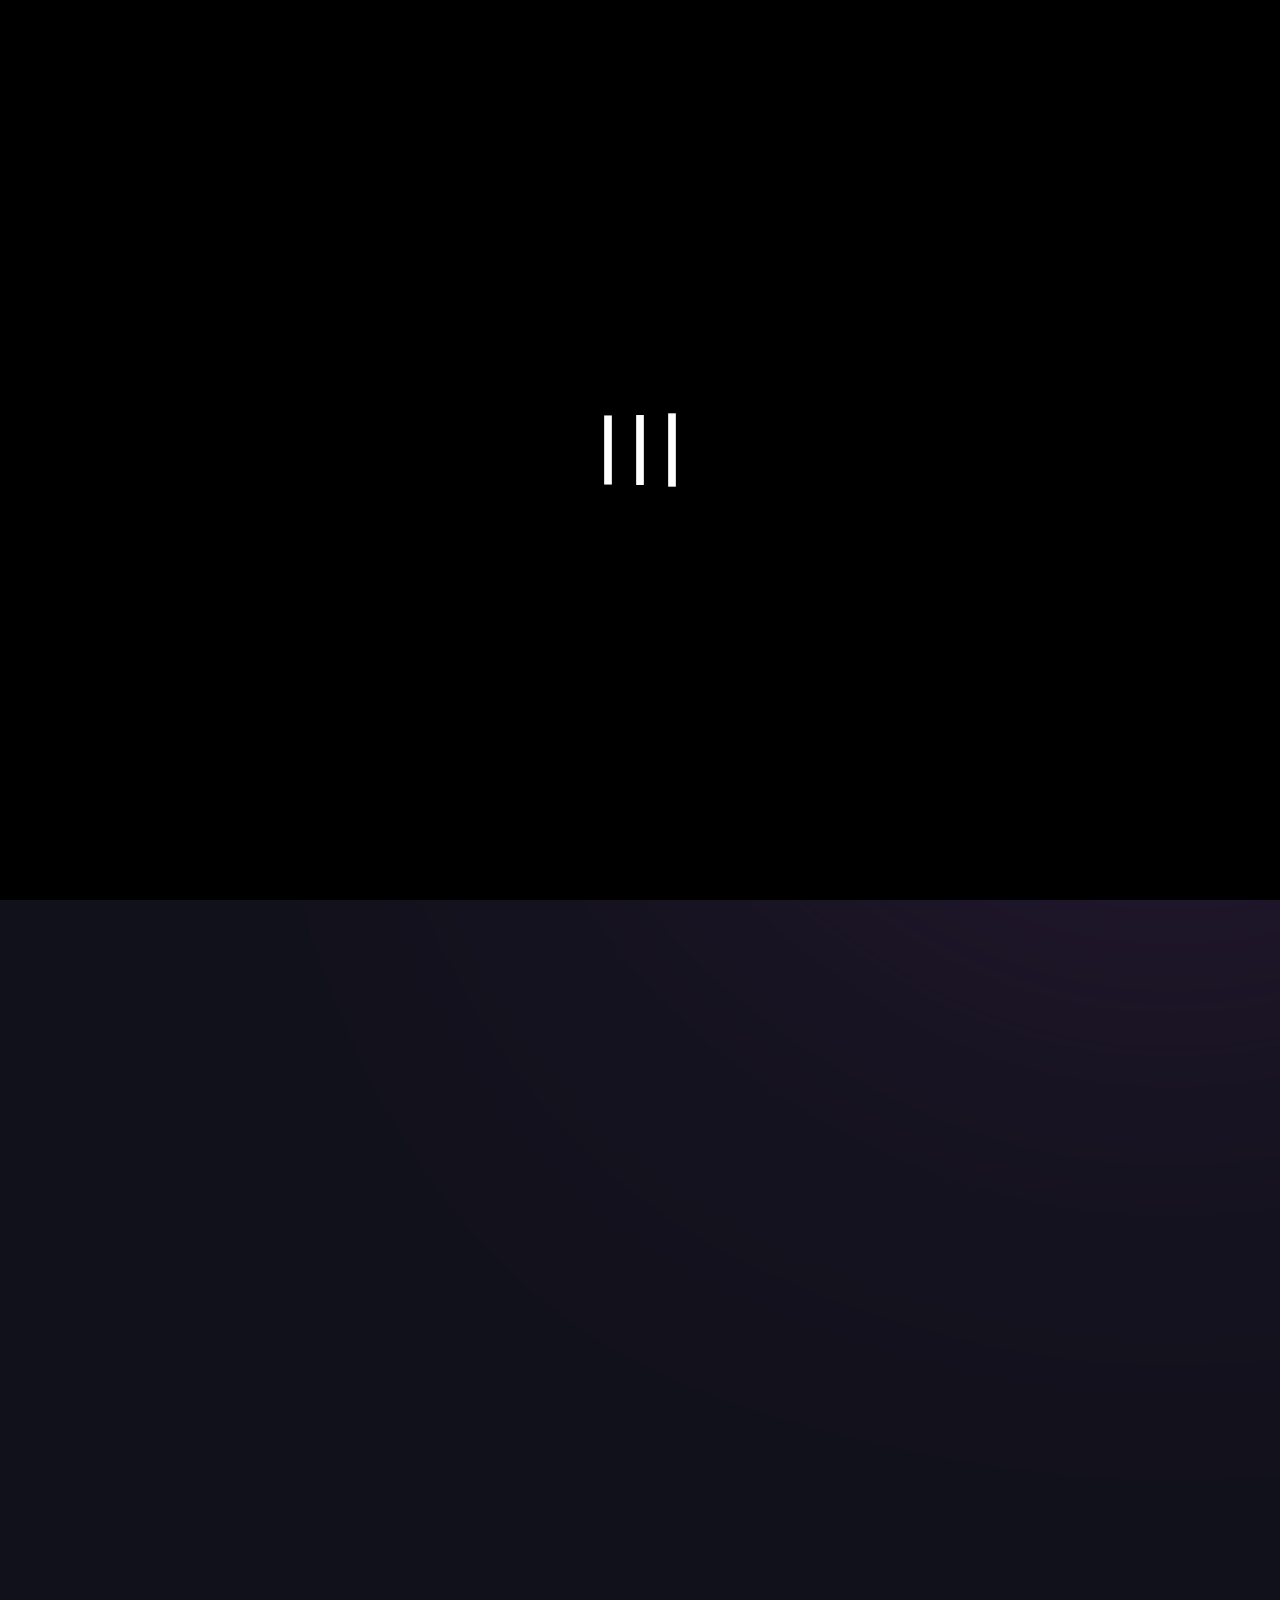
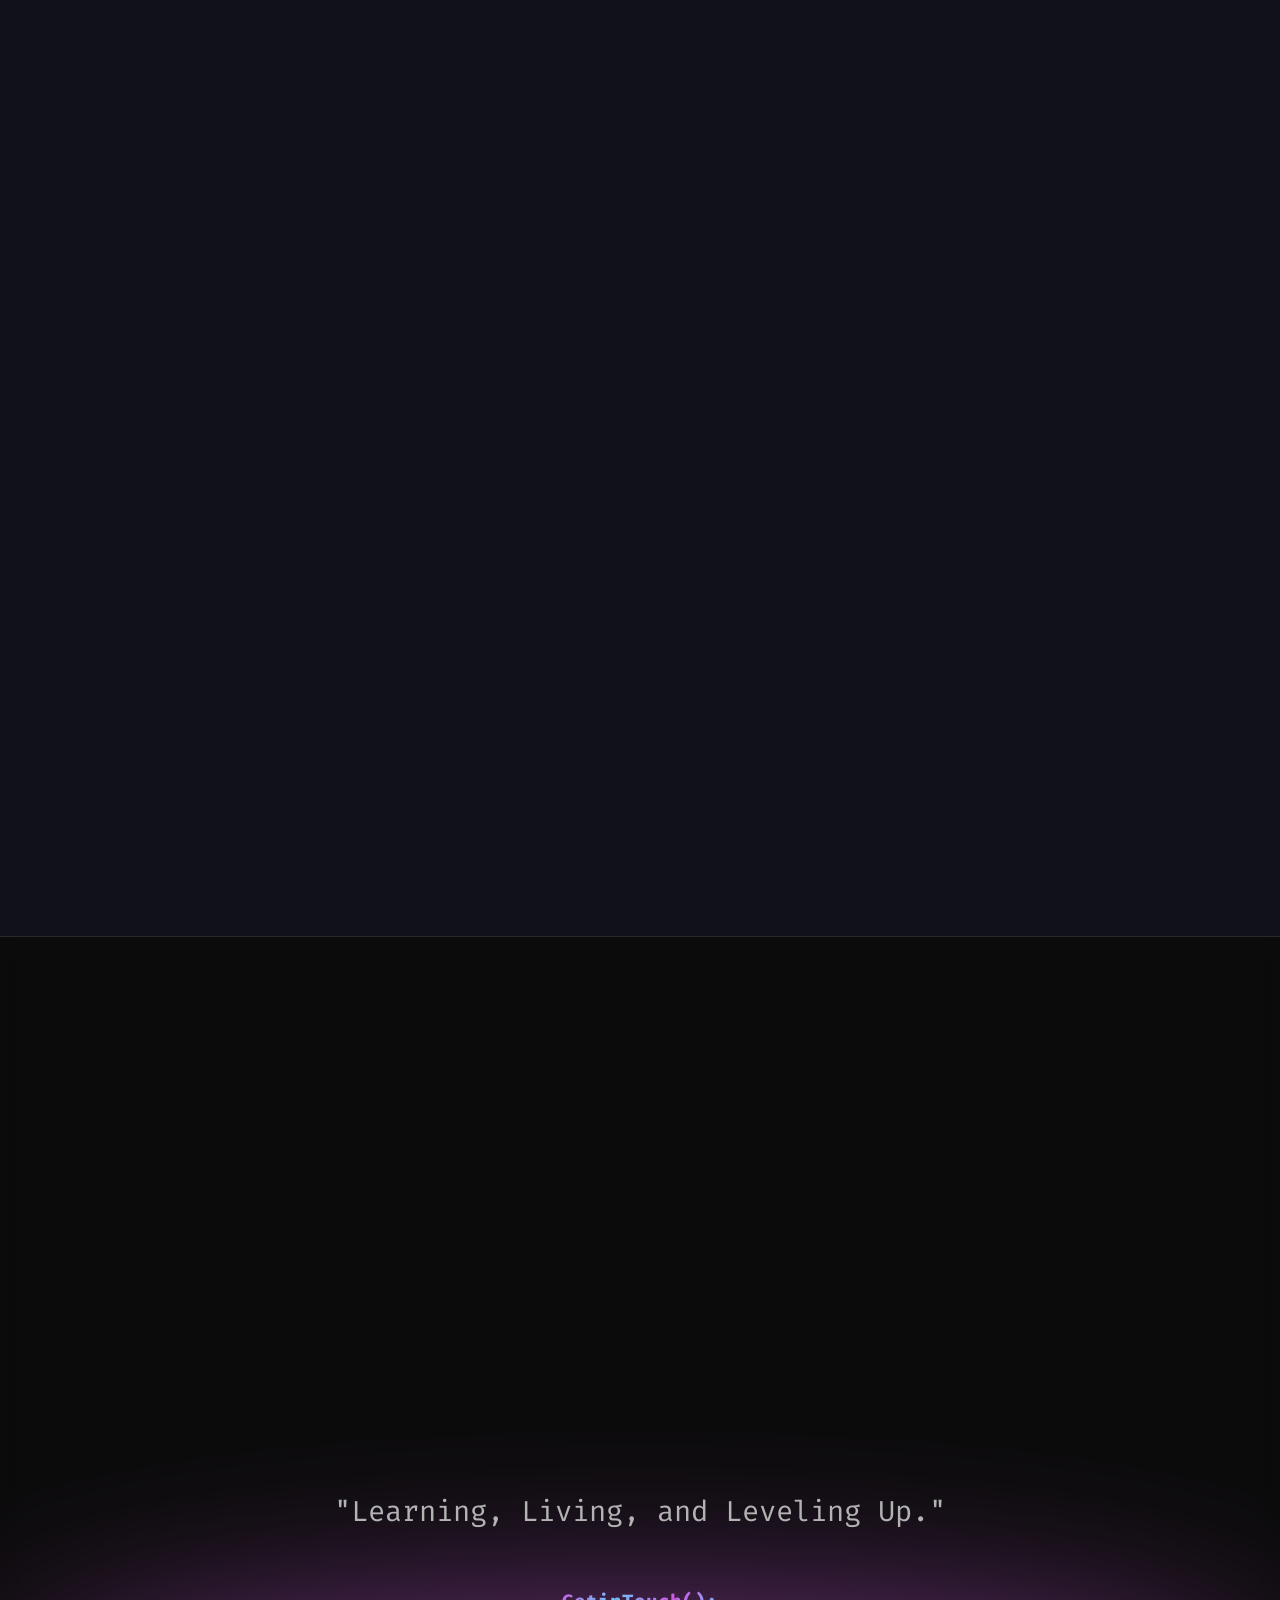
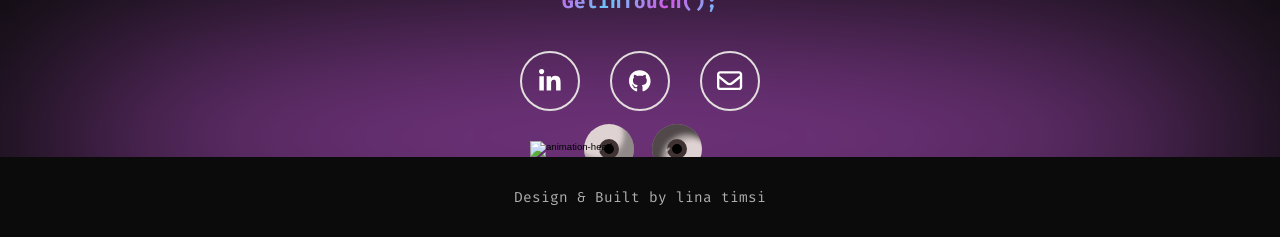
==== index.html @ e1d7595d "my first portfolio version" ====
<!DOCTYPE html>
<html lang="en">


<head>
  
  <meta charset="UTF-8" />
  <meta http-equiv="X-UA-Compatible" content="IE=edge" />
  <meta name="viewport" content="width=device-width, initial-scale=1.0" />
  <meta name="robots" content="index, follow" />
  <meta name="theme-color" content="#000" />
  <meta name="description"
    content="lina timsi | Portfolio, Visit and know about me & my projects/designs. I value simple content structure, clean design patterns, and thoughtful interactions." />
  <meta name="keywords"
    content="lina timsi,lina timsi portfolio,lina timsi Portfolio,vinodjangid,lina timsi site,lina timsi Site,lina timsi me,lina timsi web,lina timsi github,vinodjangid site,vinodjangid uiverse,uiverse,lina timsi uiverse,lina timsi frontend developer,frontend developer,lina timsi jaipur,vinod jaipur" />
  <meta name="author" content="lina timsi" />
  <meta property="og:image" content="https://www.vinodjangid.site/src/png/Preview-card-min.png" />
  <meta property="og:title" content="lina timsi | Portfolio" />
  <meta property="og:description"
    content="Hi! My name is Vinod. I'm a web developer and digital visual artist. Visit and know about me & my projects/designs. I value simple content structure, clean design patterns, and thoughtful interactions." />

  <meta property="og:url" content="https://vinodjangid.site" />
  <meta property="og:site_name" content="lina timsi Portfolio" />

  <meta name="twitter:image:src" content="https://www.vinodjangid.site/src/png/Preview-card-min.png" />
  <meta name="twitter:site" content="@Portfolio" />
  <meta name="twitter:card" content="summary" />
  <meta name="twitter:title" content="lina timsi | Portfolio" />
  <meta name="twitter:description"
  content="Hi! My name is Vinod. I'm a web developer and digital visual artist. Visit and know about me & my projects/designs. I value simple content structure, clean design patterns, and thoughtful interactions." />
  <title>lina timsi | Portfolio</title>
  <link rel="icon" type="image/x-icon" href="src/png/main-favicon.png" />
  <!-- aos cdn -->
  <link rel="stylesheet" href="https://unpkg.com/aos@next/dist/aos.css" />
  <!-- stylesheet -->
  <link rel="stylesheet" href="style.css" />
  <!-- google fonts-->
  <link rel="stylesheet"
    href="https://fonts.googleapis.com/css2?family=Passions+Conflict&family=Orbitron&family=Fira+Code&family=Six+Caps" />

<body class="body">
  <audio loop="" id="audioPlayer" style="display: none">
    <source src="src/mp3/preloader.mp3" type="audio/mp3" />
  </audio>
  <div id="preloader"></div>
  <noscript>Allow Javascript</noscript>

  <header>
    <div class="cursor-inner" id="cursor-inner"></div>
    <div class="cursor-outer" id="cursor-outer"></div>

    <div class="navbar" id="navbar">
      <div class="hey">Hey!</div>
      <div class="logo" tabindex="0" aria-label="lina timsi logo">
        <div class="logo-top">
          <img src="src/png/nav-avatar.png" alt="animation-head" id="nav-avatar"/>
        </div>
      </div>
      <div class="navbar-tabs" id="navbar-tabs">
        <ul class="navbar-tabs-ul">
          <li class="home activeThistab" class="navbar-tabs-li" data-aos="fade-down" data-aos-delay="100">
            <a href="#home" tabindex="0" aria-label="Home menu button">
              &#60;/Home&#62;
            </a>
          </li>

          <li class="about" class="navbar-tabs-li" data-aos="fade-down" data-aos-delay="300">
            <a href="#about" aria-label="about menu button">
              &#60;/AboutMe&#62;
            </a>
          </li>

          <li class="skills" class="navbar-tabs-li" data-aos="fade-down" data-aos-delay="500">
            <a href="#skills" aria-label="skills menu button">
              &#60;/Skills&#62;
            </a>
          </li>

          
        </ul>
      </div>
      <!-- navbar tabs ends -->
    </div>
  </header>
  <!-- header ends here -->

  <main>
    <!-- hamburger -->
    <div class="hamburger" id="hamburger" data-aos="fade">
      <div class="hamburgerbase">
        <button id="hamburger-button" onclick="hamburgerMenu()" tabindex="0" aria-label="Menu Button">
          <span class="burger-bar" id="burger-bar1"></span>
          <span class="burger-bar" id="burger-bar2"></span>
          <span class="burger-bar" id="burger-bar3"></span>
        </button>
      </div>
    </div>
    <!-- hamburger -->
    <div class="mobiletogglemenu" id="mobiletogglemenu">
      <ul class="mobile-navbar-tabs-ul" id="mobile-ul">
        <li id="home-mobile-tab" class="mobile-navbar-tabs-li home activeThismobiletab" onclick="hidemenubyli()">
          <a href="#home" tabindex="0" aria-label="Home menu button">
            &#60;/Home&#62;
          </a>
        </li>

        <li id="aboutme-mobile-tab" class="mobile-navbar-tabs-li about" onclick="hidemenubyli()">
          <a href="#about" tabindex="0" aria-label="about menu button">
            &#60;/AboutMe&#62;
          </a>
        </li>
        <li id="skills-mobile-tab" class="mobile-navbar-tabs-li skills" onclick="hidemenubyli()">
          <a href="#skills" tabindex="0" aria-label="skills menu button">
            &#60;/Skills&#62;
          </a>
        </li>
        
      </ul>
    </div>
    <!-- mobile toggle menu ends -->

    <section class="landing-page-container" id="home">
      <div class="blob"></div>

      <div class="text-content">
        <article id="hello-friend" data-aos="fade-up" data-aos-delay="0">
          <p class="jello">I</p>
          <p class="jello">'</p>
          <p class="jello">m</p>
        </article>
        <article id="name" data-aos="fade-up" data-aos-delay="200">
          <p class="jello">L</p>
          <p class="jello">i</p>
          <p class="jello">n</p>
          <p class="jello">a</p>
          &nbsp;
          <p class="jello">T</p>
          <p class="jello">i</p>
          <p class="jello">m</p>
          <p class="jello">s</p>
          <p class="jello">i</p>
        </article>

        
        <p id="info-para" data-aos="fade-up" data-aos-delay="600">
          Web Developer with experience of Digital Concept Arts, Frontend Web
          Designs. I Love fun Web UI, collaboration and making products.<br />
          <br />
          I value simple content structure, clean design patterns, and
          thoughtful interactions.
        </p>
        <div class="contact-btn-div" data-aos="fade-up" data-aos-delay="800">
          <div class="setting-container" id="setting-container">
            <input type="checkbox" id="switchforsetting" onclick="settingtoggle()" />

            <label for="switchforsetting" class="needtobeinvert" id="labelforsetting" tabindex="0"
              aria-label="settings for sound and appearance"></label>

            <div class="visualmodetogglebuttoncontainer" id="visualmodetogglebuttoncontainer">
              <input type="checkbox" id="switchforvisualmode" onclick="visualmode()" />
              <label for="switchforvisualmode" id="labelforvisualmode" tabindex="0"
                aria-label="switch appearance"></label>
            </div>

            <div class="soundtogglebuttoncontainer" id="soundtogglebuttoncontainer">
              <input type="checkbox" id="switchforsound" onclick="playpause()" />
              <label for="switchforsound" id="labelforsound" tabindex="0" aria-label="switch sound"
                class="needtobeinvert"></label>
            </div>
          </div>
          <!-- setting div ends -->
        </div>
        <!-- contact-btn-div -->
      </div>
     
    </section>
    <!-- landing page ends here -->
    <section class="about-section-container" id="about" data-aos="fade-up">
      <div class="about-section">
        <div class="section-heading">
          <h2 class="section-heading-article" tabindex="0" aria-label="About me heading">
            &#60;/AboutMe&#62;
          </h2>
          <p class="sectionHeadingP"></p>
        </div>

        <div class="info-dp-section">
          <div class="about-info">
            <p tabindex="0">
              Hi! Je m'appelle Lina. Je suis développeur web et artiste visuel numérique. J'aime créer des choses qui existent sur Internet.
            </p>
            <br />
            <p tabindex="0">
              Passionnée par le Développement Web, en recherche active d’une
              opportunities pour mettre en pratique mes compétences tout en explorant de
              nouveaux outils innovants. Créative et adaptable , j’aime atteindre des
              objectifs communs. Mon objectif: contribuer de manière concrète et
              authentique à vos projets.
            </p>
            <br />
            
             <!-- Resume button -->
      <button class="resume-btn" id="resume-btn" onclick="openURL()">
        <div class="sign">
          <svg viewBox="0 0 640 512">
            <path
              d="M144 480C64.5 480 0 415.5 0 336c0-62.8 40.2-116.2 96.2-135.9c-.1-2.7-.2-5.4-.2-8.1c0-88.4 71.6-160 160-160c59.3 0 111 32.2 138.7 80.2C409.9 102 428.3 96 448 96c53 0 96 43 96 96c0 12.2-2.3 23.8-6.4 34.6C596 238.4 640 290.1 640 352c0 70.7-57.3 128-128 128H144zm79-167l80 80c9.4 9.4 24.6 9.4 33.9 0l80-80c9.4-9.4 9.4-24.6 0-33.9s-24.6-9.4-33.9 0l-39 39V184c0-13.3-10.7-24-24-24s-24 10.7-24 24V318.1l-39-39c-9.4-9.4-24.6-9.4-33.9 0s-9.4 24.6 0 33.9z" />
          </svg>
        </div>

        <div class="text">Resume</div>
      </button>
          </div>

          <div class="dp" data-aos="fade-up">
            <img src="src/webp/ph cv.jpg" alt="lina timsi" tabindex="0" aria-label="image of Lina" />
          </div>
        </div>
      </div>
    </section>
    <!-- about section ends  -->

    <section class="skills-section-container" id="skills">
      <div class="skills-section">
        <div class="section-heading" data-aos="fade-up">
          <h2 class="section-heading-article" tabindex="0" aria-label="skills heading">
            &#60;/Skills&#62;
          </h2>
          <p class="sectionHeadingP"></p>
        </div>

        <div class="frontend-dev-section">
          <h3 class="frontend-dev-heading" data-aos="fade-up" tabindex="0"
            aria-label="As a developer web these are the skills i have">
            Tech Stack
          </h3>
          <ul class="tech-stack-wrapper">
            <li class="tech-stack-box" data-aos="fade-up">
              <img src="./src/png/htmllogo.png" alt="Html skill" class="tech-stack-logo" />
              <span class="tooltip">HTML</span>
            </li>

            <li class="tech-stack-box" data-aos="fade-up">
              <img src="./src/png/csslogo.png" alt="css skill" class="tech-stack-logo" />
              <span class="tooltip">CSS</span>
            </li>

            <li class="tech-stack-box" data-aos="fade-up">
              <img src="./src/png/jslogo.png" alt="js skill" class="tech-stack-logo" />
              <span class="tooltip">JS</span>
            </li>

            <li class="tech-stack-box" data-aos="fade-up">
              <img src="./src/png/python.png" alt="python skill" class="tech-stack-logo" />
              <span class="tooltip">PYTHON</span>
            </li>

            <li class="tech-stack-box" data-aos="fade-up">
              <img src="./src/png/java.png" alt="java skill" class="tech-stack-logo" />
              <span class="tooltip">JAVA</span>
            </li>

            <li class="tech-stack-box" data-aos="fade-up">
              <img src="./src/png/githublogo.png" alt="github skill" class="tech-stack-logo needtobeinvert" />
              <span class="tooltip">GITHUB</span>
            </li>

            <li class="tech-stack-box" data-aos="fade-up">
              <img src="./src/png/gitlogo.png" alt="git skill" class="tech-stack-logo" />
              <span class="tooltip">GIT</span>
            </li>

            <li class="tech-stack-box" data-aos="fade-up">
              <img src="./src/png/clogo.png" alt="c language skill" class="tech-stack-logo" />
              <span class="tooltip">C</span>
            </li>

            <li class="tech-stack-box" data-aos="fade-up">
              <img src="./src/png/canvalogo.png" alt="canva skill" class="tech-stack-logo" />
              <span class="tooltip">CANVA</span>
            </li>
          </ul>
        </div>
      </div>
    </section>
    <!-- skills section ends -->
    
  </main>
  <!-- main ends here -->

  <footer id="footer">
    <button class="fas" id="backtotopbutton" onclick="scrolltoTopfunction()">
      <article aria-label="Back to top">&#8592;BACK TO TOP</article>
    </button>
    <div class="footer-background">
      <div class="footer-blob"></div>
    </div>
    <div class="footer-foreground">
      <div class="footercontainer">
        <div class="two-words">
          <article tabindex="0" aria-label="Learning, Living, and Leveling Up, my quote">
            "Learning, Living, and Leveling Up."
          </article>
        </div>
        <div class="social-media-container">
          <div class="getintouch-heading">
            <article>GetinTouch();</article>
          </div>
          <div class="logos">
            

            <a href="https://www.linkedin.com/in/timsi-lina-042540222/" target="_blank"
              aria-label="My Linkdin"><svg class="SocialHandle" viewBox="0 0 448 512">
                <path
                  d="M100.28 448H7.4V148.9h92.88zM53.79 108.1C24.09 108.1 0 83.5 0 53.8a53.79 53.79 0 0 1 107.58 0c0 29.7-24.1 54.3-53.79 54.3zM447.9 448h-92.68V302.4c0-34.7-.7-79.2-48.29-79.2-48.29 0-55.69 37.7-55.69 76.7V448h-92.78V148.9h89.08v40.8h1.3c12.4-23.5 42.69-48.3 87.88-48.3 94 0 111.28 61.9 111.28 142.3V448z" />
              </svg></a>

            <a href="https://github.com/Lynatimsi" target="_blank" aria-label="My github"><svg viewBox="0 0 496 512"
                class="SocialHandle">
                <path
                  d="M165.9 397.4c0 2-2.3 3.6-5.2 3.6-3.3.3-5.6-1.3-5.6-3.6 0-2 2.3-3.6 5.2-3.6 3-.3 5.6 1.3 5.6 3.6zm-31.1-4.5c-.7 2 1.3 4.3 4.3 4.9 2.6 1 5.6 0 6.2-2s-1.3-4.3-4.3-5.2c-2.6-.7-5.5.3-6.2 2.3zm44.2-1.7c-2.9.7-4.9 2.6-4.6 4.9.3 2 2.9 3.3 5.9 2.6 2.9-.7 4.9-2.6 4.6-4.6-.3-1.9-3-3.2-5.9-2.9zM244.8 8C106.1 8 0 113.3 0 252c0 110.9 69.8 205.8 169.5 239.2 12.8 2.3 17.3-5.6 17.3-12.1 0-6.2-.3-40.4-.3-61.4 0 0-70 15-84.7-29.8 0 0-11.4-29.1-27.8-36.6 0 0-22.9-15.7 1.6-15.4 0 0 24.9 2 38.6 25.8 21.9 38.6 58.6 27.5 72.9 20.9 2.3-16 8.8-27.1 16-33.7-55.9-6.2-112.3-14.3-112.3-110.5 0-27.5 7.6-41.3 23.6-58.9-2.6-6.5-11.1-33.3 2.6-67.9 20.9-6.5 69 27 69 27 20-5.6 41.5-8.5 62.8-8.5s42.8 2.9 62.8 8.5c0 0 48.1-33.6 69-27 13.7 34.7 5.2 61.4 2.6 67.9 16 17.7 25.8 31.5 25.8 58.9 0 96.5-58.9 104.2-114.8 110.5 9.2 7.9 17 22.9 17 46.4 0 33.7-.3 75.4-.3 83.6 0 6.5 4.6 14.4 17.3 12.1C428.2 457.8 496 362.9 496 252 496 113.3 383.5 8 244.8 8zM97.2 352.9c-1.3 1-1 3.3.7 5.2 1.6 1.6 3.9 2.3 5.2 1 1.3-1 1-3.3-.7-5.2-1.6-1.6-3.9-2.3-5.2-1zm-10.8-8.1c-.7 1.3.3 2.9 2.3 3.9 1.6 1 3.6.7 4.3-.7.7-1.3-.3-2.9-2.3-3.9-2-.6-3.6-.3-4.3.7zm32.4 35.6c-1.6 1.3-1 4.3 1.3 6.2 2.3 2.3 5.2 2.6 6.5 1 1.3-1.3.7-4.3-1.3-6.2-2.2-2.3-5.2-2.6-6.5-1zm-11.4-14.7c-1.6 1-1.6 3.6 0 5.9 1.6 2.3 4.3 3.3 5.6 2.3 1.6-1.3 1.6-3.9 0-6.2-1.4-2.3-4-3.3-5.6-2z" />
              </svg></a>

            <a href="linatimsi73@gmail.com" target="_blank" aria-label="My G mail"><svg id="GmailLogo"
                viewBox="0 0 512 512">
                <path
                  d="M64 112c-8.8 0-16 7.2-16 16v22.1L220.5 291.7c20.7 17 50.4 17 71.1 0L464 150.1V128c0-8.8-7.2-16-16-16H64zM48 212.2V384c0 8.8 7.2 16 16 16H448c8.8 0 16-7.2 16-16V212.2L322 328.8c-38.4 31.5-93.7 31.5-132 0L48 212.2zM0 128C0 92.7 28.7 64 64 64H448c35.3 0 64 28.7 64 64V384c0 35.3-28.7 64-64 64H64c-35.3 0-64-28.7-64-64V128z" />
              </svg></a>
          </div>
        </div>
        <div class="footer-avatar-container">
          <img src="src/png/footer-avatar-vinod.png" alt="animation-head" class="footer-avatar-img" id="footer-wala-avatar"/>
          <div class="footer-avatar-face">
            <div class="footer-avatar-eye footer-left-eye">
              <div class="footer-pupil"></div>
            </div>
            <div class="footer-avatar-eye footer-right-eye">
              <div class="footer-pupil"></div>
            </div>
          </div>
        </div>
        <div class="footer-bottom">
          <article>
            Design & Built by lina timsi
          </article>
        </div>
      </div>
    </div>
  </footer>
  <!-- footer ends here -->

  <script src="main.js"></script>

  <script src="https://unpkg.com/aos@next/dist/aos.js"></script>
  <script>
    AOS.init();
  </script>

  <script>
    function openURL() {
      var url = "src/pdf/Lina2.pdf";

      window.open(url, "_blank");
    }
  </script>

  <script>
    const cursorInner = document.getElementById("cursor-inner");
    const cursorOuter = document.getElementById("cursor-outer");
    const links = document.querySelectorAll("a,label,button");

    document.addEventListener("mousemove", function (e) {
      const posX = e.clientX;
      const posY = e.clientY;

      cursorInner.style.left = `${posX}px`;
      cursorInner.style.top = `${posY}px`;

      // cursorOuter.style.left = `${posX}px`;
      // cursorOuter.style.top = `${posY}px`;

      cursorOuter.animate(
        {
          left: `${posX}px`,
          top: `${posY}px`,
        },
        { duration: 500, fill: "forwards" }
      );

      links.forEach((link) => {
        link.addEventListener("mouseenter", () => {
          cursorInner.classList.add("hover");
          cursorOuter.classList.add("hover");
        });
        link.addEventListener("mouseleave", () => {
          cursorInner.classList.remove("hover");
          cursorOuter.classList.remove("hover");
        });
      });
    });
  </script>
  </body>

</html>
---- style.css ----
#labelforsetting,#labelforvisualmode,#switchforvisualmode:checked+#labelforvisualmode{background-repeat:no-repeat;background-position:center}#labelforsetting,#labelforsound{height:40px;background-size:60%}#preloader,.invertapplied,.invertsettinglabel{filter:invert(1)}#preloader,noscript{width:100%;height:100%}body,noscript{background-color:var(--color-dark-mode)}.main,body{overflow-x:hidden}#backtotopbutton article,:root{font-family:Whitney,-apple-system,BlinkMacSystemFont,Segoe UI,Roboto,Helvetica,Arial,sans-serif}.eye,.image-div,.logo,.navbar,.project-box,.resume-btn,footer{overflow:hidden}.cta,.github-redirect,.navbar-tabs-ul a{text-decoration:none}#GmailLogo,.sign svg path{fill:white}*{box-sizing:border-box;margin:0;padding:0;-webkit-user-select:none;-moz-user-select:none;-ms-user-select:none;user-select:none;-webkit-tap-highlight-color:transparent}::selection{background-color:transparent}::-moz-selection{background:0 0}html{font-size:62.5%;scroll-behavior:smooth;text-rendering:optimizeLegibility;-webkit-font-smoothing:antialiased}:root{cursor:default;--color-white:#fff;--color-black:#000;--color-dark-mode:#11111b;--color-light-mode:#ece7e1;--color-ddd-color:#ddd;--color-gray:#c4c4c4;--color-purple:#8000ff;--color-light-purple:#cf59e6;--color-light-blue:#6bc5f8;--color-navbarBorder-dark:#e2e2e207;--color-shadowDark:rgba(0, 0, 0, 0.137);--static-heading-gradient-blue:#b0f3f1;--static-heading-gradient-pink:#ffcfdf;--tech-stack-box-first-color:#1a1a29;--tech-stack-box-second-color:rgba(27, 27, 40, 0);--tech-stack-box-border-color:#292929}#hello-friend,.footer-bottom article,.getintouch-heading article,.language-speak article,.navbar-tabs-ul li,.two-words article{font-family:fira code}::-webkit-scrollbar{width:5px}::-webkit-scrollbar-track{background:#0a0a10}::-webkit-scrollbar-thumb{background-color:#8000ff}.cursor-inner{width:8px;height:8px;background-color:var(--color-light-blue)}.cursor-outer{width:35px;height:35px;border:2px solid #fff}.cursor-inner,.cursor-outer{position:fixed;top:0;left:0;transform:translate(-50%,-50%);border-radius:50%;z-index:9999;pointer-events:none}.setting-container,.settingactivate{transform-origin:left;transition-duration:.5s}.cursor-inner.hover{width:25px;height:25px;transition:.2s;mix-blend-mode:difference}.cursor-outer.hover{width:50px;height:50px;transition:.2s}.activeThistab:before,.navbar-tabs-ul li:hover:before{background-color:var(--color-white);height:10px;width:10px;left:-20px}.light-mode{--color-dark-mode:#ece7e1;--color-black:#fff;--color-white:#000;--color-ddd-color:rgb(31, 31, 31);--color-navbarBorder-dark:#d1d6eb;--static-heading-gradient-blue:#0f7878;--static-heading-gradient-pink:#f09bb9;--color-shadowDark:#e2ddd7;--tech-stack-box-first-color:#e7e2db;--tech-stack-box-second-color:#ece7e100;--tech-stack-box-border-color:#dad5cf}.setting-container{width:60px;height:50px;margin-left:50px;display:flex;align-items:center;gap:30px;padding:20px 0}#labelforsetting{width:40px;display:flex;align-items:center;justify-content:center;padding:0 20px;background-image:url(src/svg/settings-svgrepo-com.svg);transition-duration:.5s;cursor:pointer}.soundtogglebuttoncontainer,.visualmodetogglebuttoncontainer{align-items:center;width:fit-content;transition-duration:.3s}.settingactivate{width:200px}.visualmodetogglebuttoncontainer{height:fit-content;display:flex;justify-content:center;transform:translate(-50px) scale(0)}.visualmodeshow{transition-duration:.3s;transform:translate(0) scale(1)}#switchforsetting,#switchforsound,#switchforvisualmode,.hamburger,.mobiletogglemenu{display:none}#switchforsetting:checked+#labelforsetting{transform:rotate(180deg);transition-duration:.5s}#labelforvisualmode{position:relative;width:40px;height:40px;background-image:url(src/png/crescent-moon\ \(1\).png);background-size:50%;transition-duration:.5s;cursor:pointer}#switchforvisualmode:checked+#labelforvisualmode{transform:rotate(360deg);transition-duration:.5s;background-image:url(src/png/sun.png);background-size:60%}.soundtogglebuttoncontainer{height:fit-content;display:flex;justify-content:center;transform:translate(-130px) scale(0)}#labelforsound,#preloader{display:flex;align-items:center;background-repeat:no-repeat;background-position:center}.soundmodeshow{transition-delay:.1s;transition-duration:.5s;display:inline-block;transform:translate(0) scale(1)}.logo,.logo:hover{transition-duration:1s}#labelforsound{position:relative;justify-content:center;width:40px;background-image:url(src/svg/Mute_Icon.svg);cursor:pointer;transition-duration:.5s}#switchforsound:checked+#labelforsound{transition-duration:.5s;background-image:url(src/svg/Speaker_Icon.svg);background-size:50%;background-repeat:no-repeat;background-position:center}header{width:100%;height:115px;display:flex;align-items:flex-end;justify-content:center}#preloader{background-color:#fff;position:fixed;z-index:99999;justify-content:center;overflow-y:hidden;background-image:url(src/svg/Pulse-0.4s-200px.svg);background-size:10%}.navbar,noscript{display:flex;align-items:center;position:fixed}#name,.getintouch-heading article{background:-webkit-linear-gradient(135deg,var(--color-light-blue),var(--color-light-purple),var(--color-light-blue),var(--color-light-purple));-webkit-text-fill-color:transparent}noscript{justify-content:center;font-size:4rem;color:#fff;z-index:999999}.fakenavbar{height:0;width:0%;background-color:transparent}.navbar{background-image:linear-gradient(to bottom right,var(--tech-stack-box-first-color),var(--tech-stack-box-second-color));backdrop-filter:blur(10px);height:80px;width:80%;padding:0 20px;justify-content:space-between;z-index:999;border:1px solid var(--color-navbarBorder-dark);border-radius:50px}.navbar-tabs,.navbar-tabs-ul{height:100%;align-items:center}.logo,.navbar-tabs-ul li{position:relative;display:flex}.navbar-tabs{display:flex;width:80%}.navbar-tabs-ul{width:100%;display:flex;list-style:none;justify-content:flex-end;gap:80px;color:var(--color-white)}.navbar-tabs-ul li{width:fit-content;height:30px;text-align:center;align-items:center;justify-content:center;font-size:1.5rem}.navbar-tabs-ul li:hover:before{content:"";position:absolute;border-radius:5px;z-index:-1}.navbar-tabs-ul a{color:var(--color-white);font-weight:100}.logo{width:10%;height:100%;flex-direction:column;align-items:center;justify-content:space-between;-webkit-user-select:none;-moz-user-select:none;-ms-user-select:none;user-select:none}.face,.logo-top{width:100%;align-items:center;display:flex}.hey{color:#fff;position:absolute;font-size:2.5rem;font-weight:300;background-color:#20222e;padding:5px 10px;border-radius:20px;left:120px;bottom:80px;opacity:0}#hello-friend,#work,.about-info p,.activeThistab,.language-speak article{color:var(--color-white)}.blob,.eye,.pupil{border-radius:50%}.popup{animation:3s linear pop-up}@keyframes pop-up{from{bottom:-50px;left:50px;opacity:1}to{opacity:0}}.logo-top{height:100%;justify-content:center;transform-origin:bottom;position:relative}.activeThistab:before,.face{content:"";position:absolute}.logo-top img{height:100%;z-index:2}.face{height:74%;bottom:0;justify-content:center;gap:5px;z-index:1;padding-left:1px}.eye{width:8px;height:8px;display:flex;align-items:center;justify-content:center;background-color:#fff}.left-eye{box-shadow:-1px -2px 2px rgba(0,0,0,.589) inset}.right-eye{box-shadow:1px 3px 2px rgba(0,0,0,.589) inset}.pupil{width:3.5px;height:3.5px;background:#241010}.logo:hover{transform:translateY(200px)}.activeThistab:before{border-radius:50%;z-index:-1}.dp::after,.dp::before{height:300px;z-index:-2;content:""}.main{width:100%;height:fit-content;position:relative}.blob{position:absolute;right:-15%;top:0;background-color:var(--color-light-purple);width:600px;height:100vh;filter:blur(300px);opacity:.3;animation:1s linear infinite alternate-reverse breath}@keyframes breath{from{opacity:.3}to{opacity:.5}}.landing-page-container{width:100%;height:calc(100vh - 115px);display:flex;flex-direction:row;align-items:center;justify-content:center}.text-content{display:flex;flex-direction:column;width:60%;height:100%;align-items:flex-start;justify-content:center}#hello-friend{font-size:3.5rem;font-weight:600;width:fit-content;display:flex;align-items:flex-end}#name,#work{font-size:8rem;width:fit-content}#name,#work,.letsTalkBtn-text{display:flex;font-weight:700}@-webkit-keyframes vibrate-1{0%,100%{-webkit-transform:translate(0);transform:translate(0)}20%{-webkit-transform:translate(-2px,2px);transform:translate(-2px,2px)}40%{-webkit-transform:translate(-2px,-2px);transform:translate(-2px,-2px)}60%{-webkit-transform:translate(2px,2px);transform:translate(2px,2px)}80%{-webkit-transform:translate(2px,-2px);transform:translate(2px,-2px)}}@keyframes vibrate-1{0%,100%{-webkit-transform:translate(0);transform:translate(0)}20%{-webkit-transform:translate(-2px,2px);transform:translate(-2px,2px)}40%{-webkit-transform:translate(-2px,-2px);transform:translate(-2px,-2px)}60%{-webkit-transform:translate(2px,2px);transform:translate(2px,2px)}80%{-webkit-transform:translate(2px,-2px);transform:translate(2px,-2px)}}#name{align-items:flex-start;background:linear-gradient(-45deg,var(--color-light-blue),var(--color-light-purple),var(--color-light-blue),var(--color-light-purple));background-clip:text;-webkit-background-clip:text;background-size:400% 400%;-webkit-animation:3s infinite gradient;animation:3s infinite gradient}@keyframes gradient{0%,100%{background-position:0 50%}50%{background-position:100% 50%}}#work{align-items:flex-start;flex-wrap:wrap}#info-para,.about-info p{font-weight:400;font-size:2rem}#work div{display:flex;margin:0 12px 0 0}.jello:hover{background-clip:text;-webkit-background-clip:text;-webkit-text-fill-color:transparent;background-color:#03e6ff;-webkit-animation:.9s both jello-vertical;animation:.9s both jello-vertical}#backtotopbutton,.dp::after,.dp::before,.letsTalkBtn{background-color:transparent}@-webkit-keyframes jello-vertical{0%,100%{-webkit-transform:scale3d(1,1,1);transform:scale3d(1,1,1)}30%{-webkit-transform:scale3d(.75,1.25,1);transform:scale3d(.75,1.25,1)}40%{-webkit-transform:scale3d(1.25,.75,1);transform:scale3d(1.25,.75,1)}50%{-webkit-transform:scale3d(.85,1.15,1);transform:scale3d(.85,1.15,1)}65%{-webkit-transform:scale3d(1.05,.95,1);transform:scale3d(1.05,.95,1)}75%{-webkit-transform:scale3d(.95,1.05,1);transform:scale3d(.95,1.05,1)}}@keyframes jello-vertical{0%,100%{-webkit-transform:scale3d(1,1,1);transform:scale3d(1,1,1)}30%{-webkit-transform:scale3d(.75,1.25,1);transform:scale3d(.75,1.25,1)}40%{-webkit-transform:scale3d(1.25,.75,1);transform:scale3d(1.25,.75,1)}50%{-webkit-transform:scale3d(.85,1.15,1);transform:scale3d(.85,1.15,1)}65%{-webkit-transform:scale3d(1.05,.95,1);transform:scale3d(1.05,.95,1)}75%{-webkit-transform:scale3d(.95,1.05,1);transform:scale3d(.95,1.05,1)}}#info-para{width:75%;padding-top:30px;color:var(--color-ddd-color);line-height:20px}.contact-btn-div{width:100%;padding-top:50px;height:fit-content;display:flex;align-items:center;justify-content:flex-start}.letsTalkBtn{position:relative;border:none;width:180px;height:40px;border-radius:0;cursor:pointer;transition:.3s}.letsTalkBtn-text{width:100%;height:100%;background-color:rgba(230,230,230,.466);border:none;border-radius:7px;backdrop-filter:blur(5px);color:#000;align-items:center;justify-content:center;letter-spacing:.8px}.cta:hover span,.text,.tooltip{color:#fff}.resume-btn,.sign{align-items:center;transition-duration:.3s;display:flex}.letsTalkBtn-BG{position:absolute;width:100%;height:100%;background-image:linear-gradient(150deg,#71cbff,#8000ff);z-index:-1;left:6px;top:6px;border-radius:7px;pointer-events:none;transition:.3s}.letsTalkBtn:hover{transform:translateY(-2px) translateX(-2px)}.letsTalkBtn:hover .letsTalkBtn-BG{transform:translateY(2px) translateX(2px)}.letsTalkBtn:active{transform:translateY(7px) translateX(7px)}.letsTalkBtn:active .letsTalkBtn-BG{transform:translateY(-7px) translateX(-7px)}.resume-btn{margin-top:25px;justify-content:flex-start;width:45px;height:45px;border:none;border-radius:50%;cursor:pointer;box-shadow:2px 2px 10px rgba(0,0,0,.199);background:linear-gradient(82.3deg,#965de9 10.8%,#6358ee 94.3%);position:relative}.projects-heading-article,.projectsHeadingP,.section-heading-article,.sectionHeadingP,.skills-heading-article,.skillsHeadingP{background-image:-webkit-gradient(linear,left top,right top,var(--static-heading-gradient-blue),var(--static-heading-gradient-pink));background-image:-webkit-linear-gradient(left,var(--static-heading-gradient-blue),var(--static-heading-gradient-pink))}.dp::after,.dp::before,.text{position:absolute}.sign{width:100%;justify-content:center}.sign svg{width:17px}.text{right:0;width:0%;opacity:0;font-size:1em;font-weight:600;transition-duration:.3s}.resume-btn:hover{width:130px;border-radius:40px;transition-duration:.3s}.resume-btn:hover .sign{width:30%;transition-duration:.3s;padding-left:20px}.resume-btn:hover .text{opacity:1;width:70%;transition-duration:.3s;padding-right:10px}.dp,.dp::after,.dp::before,.dp:hover::after,.dp:hover::before{transition-duration:.5s}.resume-btn:active{transform:translate(2px ,2px)}.about-section-container{width:100%;height:fit-content;display:flex;align-items:center;justify-content:center;flex-direction:column;padding-top:200px}.about-section,.projects-section-div,.skills-section{width:60%;display:flex;flex-direction:column;align-items:center;justify-content:center}.projects-heading,.section-heading,.skills-heading{width:100%;display:flex;align-items:center;gap:10px}.dp img,.dp::after,.dp::before{width:300px}.projects-heading-article,.section-heading-article,.skills-heading-article{font-size:3rem;font-family:fira code;font-weight:500;background-image:linear-gradient(90deg,var(--static-heading-gradient-blue),var(--static-heading-gradient-pink));background-clip:text;-webkit-background-clip:text;-webkit-text-fill-color:transparent}.projectsHeadingP,.sectionHeadingP,.skillsHeadingP{width:300px;height:1px;background-image:linear-gradient(90deg,var(--static-heading-gradient-blue),var(--static-heading-gradient-pink))}.info-dp-section{width:100%;display:flex;margin-top:30px}.about-info{width:60%;display:flex;flex-direction:column}.about-info p{line-height:25px}.dp{width:40%;display:flex;align-items:flex-start;justify-content:center;position:relative}.dp::before{box-shadow:2px 2px 0 inset #8000ff,-2px -2px 0 inset transparent}.dp::after{box-shadow:2px 2px 0 inset transparent,-2px -2px 0 inset #8000ff}.dp:hover::after{transform:translate(20px,20px)}.dp:hover::before{transform:translate(-20px,-20px)}.skills-section-container{padding-top:150px;width:100%;display:flex;align-items:center;justify-content:center}.language-speak,.tech-stack-wrapper{width:100%;display:flex;align-items:center}.language-speak{height:50px;justify-content:center}.language-speak article{font-size:2rem;font-weight:600}.frontend-dev-section{width:100%;margin-top:50px}.frontend-dev-heading{width:100%;text-align:center;display:flex;justify-content:center;align-items:center;font-size:3rem;font-weight:900;height:100px;letter-spacing:5px;background-image:-webkit-gradient(linear,left top,right top,var(--static-heading-gradient-blue),var(--static-heading-gradient-pink));background-image:-webkit-linear-gradient(left,var(--static-heading-gradient-blue),var(--static-heading-gradient-pink));background-image:linear-gradient(90deg,var(--static-heading-gradient-blue),var(--static-heading-gradient-pink));background-clip:text;-webkit-background-clip:text;-webkit-text-fill-color:transparent}.project-box,.tech-stack-box{background-image:linear-gradient(to bottom right,var(--tech-stack-box-first-color),var(--tech-stack-box-second-color))}.tech-stack-wrapper{justify-content:center;flex-wrap:wrap;gap:50px;margin-top:50px}.tech-stack-box,.tooltip{align-items:center;display:flex}.tech-stack-box{width:160px;height:160px;justify-content:center;border-radius:30px;border:1px solid var(--tech-stack-box-border-color);position:relative}.tech-stack-box img{width:80%}.tech-stack-box:hover .tooltip{opacity:1;transition-duration:.3s}.tooltip{position:absolute;top:-20px;opacity:0;background:linear-gradient(to bottom right,var(--tech-stack-box-first-color),var(--tech-stack-box-second-color));border:1px solid var(--tech-stack-box-border-color);padding:5px 10px;border-radius:5px;justify-content:center;transition-duration:.2s;pointer-events:none;letter-spacing:.5px;font-size:1.6rem;backdrop-filter:blur(5px);font-weight:500}.cta,.cta span,.cta svg,.project-box,footer{position:relative}.projects-section-container{padding:150px 0;display:flex;align-items:center;justify-content:center;width:100%}.project-boxes-div{width:100%;height:fit-content;display:flex;flex-direction:column;justify-content:center;align-items:center;gap:50px;padding:50px}.cta:hover:before,.project-box-wrapper{width:100%}.project-box{width:100%;height:400px;display:flex;flex-direction:row;justify-content:space-between;transition-duration:.3s;border-radius:30px;border:1px solid var(--tech-stack-box-border-color)}.info-div{width:50%;height:100%;display:flex;flex-direction:column;align-items:flex-start;justify-content:center;gap:20px;padding:0 40px}.faviconforProject{width:30px;border-radius:50%}.faviconforProjectAquaregia{width:20px}.image-div{width:50%;height:100%;padding-top:70px;padding-left:10px}.image-div img{height:100%;border-top-left-radius:30px}.ProjectHeading{color:var(--color-white);font-size:3.4rem;font-weight:700}.ProjectDescription{color:gray;font-size:1.7rem;font-weight:400}.project-buttons{width:100%;display:flex;align-items:center;justify-content:flex-start;gap:20px}.github-redirect{width:50px}.github-redirect img{width:45px;height:auto;transition:.3s;filter:brightness(2)}.github-redirect:hover img{filter:brightness(4)}.cta{padding:12px 18px;transition:.2s;border:none;background:0 0;cursor:pointer;display:flex;align-items:center;justify-content:flex-start}.cta::before{content:"";position:absolute;left:0;display:block;border-radius:50px;background:#2b2f4e;width:45px;height:45px;transition:.3s}.cta span{font-size:1.8rem;font-weight:600;letter-spacing:.05em;color:var(--color-light-blue)}.cta svg{top:0;margin-left:10px;fill:none;stroke-linecap:round;stroke-linejoin:round;stroke:var(--color-light-blue);stroke-width:2;transform:translateX(-5px);transition:.3s}.cta:hover svg{stroke:white;transform:translateX(0)}.cta:active{transform:scale(.95)}#backtotopbutton{position:fixed;right:10px;bottom:0;flex-direction:column;align-items:center;justify-content:center;border:none;width:3rem;height:15rem;z-index:101;text-align:center;transition:.4s;display:none}#backtotopbutton article{font-size:1.5rem;color:var(--color-white);font-weight:400;writing-mode:vertical-rl;mix-blend-mode:difference}#backtotopbutton:hover{transform:translate(0,-20px);text-decoration:line-through var(--color-white)}footer{width:100%;height:fit-content;border-top:1px solid var(--tech-stack-box-border-color)}.footer-background{width:100%;height:100vh;background-color:#0b0b0b;display:flex;align-items:flex-end;justify-content:center;z-index:1}.footer-blob{width:100%;height:200px;background-color:var(--color-light-purple);border-radius:50%;filter:blur(100px);opacity:.7}.footer-foreground{position:absolute;top:0;width:100%;height:100vh;display:flex;align-items:flex-end;justify-content:center;backdrop-filter:blur(10px)}.footercontainer{width:100%;display:flex;flex-direction:column;align-items:center;justify-content:flex-end}.two-words{color:#b3b3b3;width:100%;display:flex;align-items:center;justify-content:center;height:100px}.getintouch-heading,.logos{height:80px;width:100%;display:flex}.two-words article{font-size:3rem}.social-media-container{display:flex;flex-direction:column;align-items:center;justify-content:center;width:100%}.social-media-container a{width:60px;height:60px;display:flex;align-items:center;justify-content:center;text-decoration:none;padding:10px;border-radius:50%;border:2px solid #e2dede;position:relative;box-shadow:0 0 0 #8000ff inset;transition-duration:.3s}.getintouch-heading{align-items:center;justify-content:center}.getintouch-heading article{font-size:2rem;background:linear-gradient(-45deg,var(--color-light-blue),var(--color-light-purple),var(--color-light-blue),var(--color-light-purple));background-clip:text;-webkit-background-clip:text;font-weight:700}.fa-copyright,.footer-bottom article{font-size:1.5rem;color:#b0b0b0}.logos{gap:30px;justify-content:center;align-items:center}.SocialHandle{fill:white;width:60%}#GmailLogo{height:70%}.social-media-container a:hover{box-shadow:0 0 50px 100px #8000ff inset;transition-duration:1s;border:none}.social-media-container a::before{position:absolute;content:"";width:100%;height:100%;left:0;border-radius:50%;transform:scale(0);background-color:transparent;transition-duration:.3s;z-index:-1}.social-media-container a:hover::before{transform:scale(1);transition-duration:.3s}.footer-avatar-container{width:220px;margin-top:20px;position:relative;display:flex;align-items:flex-end;justify-content:center}.footer-avatar-img{width:100%;z-index:2}.footer-avatar-face{position:absolute;width:100%;height:97%;z-index:1;display:flex;align-items:center;justify-content:center;gap:18px;padding-left:5px}.footer-avatar-eye{width:50px;height:50px;background-color:#dfd2d2;border-radius:50%;display:flex;align-items:center;justify-content:center}.footer-pupil{width:20px;height:20px;background-color:#000;border-radius:50%;border:5px solid #413333;filter:blur(.6px)}.footer-right-eye{box-shadow:15px 15px 5px rgba(0,0,0,.233) inset,10px 10px 5px rgba(41,33,33,.644) inset;position:relative}.footer-left-eye{box-shadow:-10px -15px 5px rgba(0,0,0,.349) inset;position:relative}.footer-avatar-eye::before{position:absolute;content:"";width:2px;height:5px;border-radius:50%;background-color:rgba(214,214,214,.726);z-index:2;filter:blur(.2px);left:15px;transform:rotate(45deg)}.footer-bottom{background-color:#0b0b0b;width:100%;display:flex;align-items:center;justify-content:center;height:80px;z-index:3}.tonechange{color:#000}@media screen and (max-width:1920px){html{font-size:60%}}@media screen and (max-width:1400px){html{font-size:60%}}@media screen and (max-width:1200px){html{font-size:60%}.projects-section-div,.skills-section,.text-content{width:80%}.about-section{width:80%;display:flex;flex-direction:column;align-items:center;justify-content:center}.logo:hover{transform:translateY(200px);transition-duration:1s}}@media screen and (max-width:1150px){html{font-size:60%}}@media screen and (max-width:998px){#hamburger-button,.hamburger{background-color:transparent}.mobile-navbar-tabs-ul a,.mobiletogglemenu{text-decoration:none}.activeThismobiletab,.mobile-navbar-tabs-ul a{color:var(--color-white)}html{font-size:55%}.blob,.cursor-inner,.cursor-outer,.navbar-tabs-ul{display:none}.stopscrolling{overflow:hidden}.hamburger{position:fixed;top:0;width:100vw;height:115px;display:flex;align-items:flex-end;justify-content:center;z-index:9998}.activeThismobiletab:before,.burger-bar,.hamburger-animation1,.hamburger-animation2,.hamburger-animation3{background-color:var(--color-white)}.hamburgerbase{width:80%;height:80px;display:flex;align-items:center;justify-content:flex-end;padding:20px}#hamburger-button{font-size:3rem;font-weight:800;width:4.5rem;height:3.5rem;border:none;display:flex;flex-direction:column;align-items:center;justify-content:space-between}#burger-bar1,#burger-bar2,#burger-bar3{height:3px;border-radius:0;transition-duration:.3s}#burger-bar1,#burger-bar3{width:60%}#burger-bar2{width:100%}.hamburger-animation1{transform:rotate(45deg) scaleX(1.7);transition-duration:.3s;transform-origin:left}.hamburger-animation2{transform:scaleX(0)}.hamburger-animation3{transform:rotateZ(-45deg) scaleX(1.7);transform-origin:left;transition-duration:.3s}.mobiletogglemenu{background-color:transparent;z-index:9990;height:100%;width:100%;position:fixed;top:0;right:0;list-style:none;font-size:2rem;cursor:pointer;display:flex;transform:translate(1000px);transition-duration:1s}.show-toggle-menu{transform:translate(0);transition-duration:.6s}.mobile-navbar-tabs-ul{background-color:var(--color-dark-mode);width:100%;height:100%;display:flex;flex-direction:column;justify-content:center;align-items:center;gap:70px;box-shadow:0 0 30px rgba(0,0,0,.176)}.mobile-navbar-tabs-li{text-align:center;display:flex;align-items:center;justify-content:center;font-size:1.8rem;font-weight:600;position:relative;cursor:pointer;font-family:fira code;height:30px;width:fit-content}.about-info,.dp,.info-dp-section{width:100%;display:flex}.info-dp-section{flex-direction:column;margin-top:30px;gap:30px}.about-info{flex-direction:column}.dp{align-items:center;justify-content:center}.activeThismobiletab:before{content:"";position:absolute;height:10px;width:10px;left:-20px;border-radius:50%}.projects-section-div{width:80%}.project-box{flex-direction:column;height:800px}.image-div,.info-div{width:100%;height:50%}.image-div{padding:0 0 0 80px}}@media screen and (max-width:768px){html{font-size:50%}.text-content{padding-left:0;width:80%}#hello-friend{height:100px;font-size:3.5rem}#name,#work{font-size:5.5rem}#info-para,.language-name{width:100%}.contact-btn-div{height:140px;display:flex;flex-direction:column-reverse;align-items:flex-start;justify-content:flex-start;gap:20px}.setting-container{margin-left:0}.dp::after,.dp::before{display:none}.logo{width:18%}.logo:hover{transform:translateY(200px);transition-duration:1s}.projects-section-div{width:80%}.project-boxes-div{padding:40px 0}}@media screen and (max-width:500px){html{font-size:45%}.hamburgerbase,.navbar{height:70px}#hamburger{margin-right:20px;height:115px;align-items:flex-end}#hello-friend,.two-words article{font-size:2.5rem}.hey{left:70px}.logo:hover{transform:translateY(200px);transition-duration:1s}.landing-page-container{height:85vh}.text-content{justify-content:flex-start}.project-box{height:550px}.info-div{height:60%}.image-div{height:40%;padding-left:50px}.image-div img{border-top-left-radius:10px}.tech-stack-wrapper{display:grid;grid-template-columns:1fr 1fr;gap:20px}.tech-stack-box{width:100%;height:calc(76vw/2)}}@media screen and (max-width:430px){html{font-size:45%}.about-section,.projects-section-div,.skills-section{width:80%}.info-div{padding:0 30px}.two-words article{font-size:2.2rem}}@media screen and (max-width:375px){html{font-size:42%}.dp img{width:200px}.two-words{height:50px}.two-words article{font-size:2rem}.footer-bottom article{font-size:1.3rem}.logos{gap:20px}}@media screen and (max-width:300px){html{font-size:42%}.language-name article{text-align:center}.two-words{align-items:flex-end;height:50px}.two-words article{font-size:1.5rem}.footer-bottom article{font-size:1rem}.social-media-container a{width:50px;height:50px}.logos{gap:20px}}
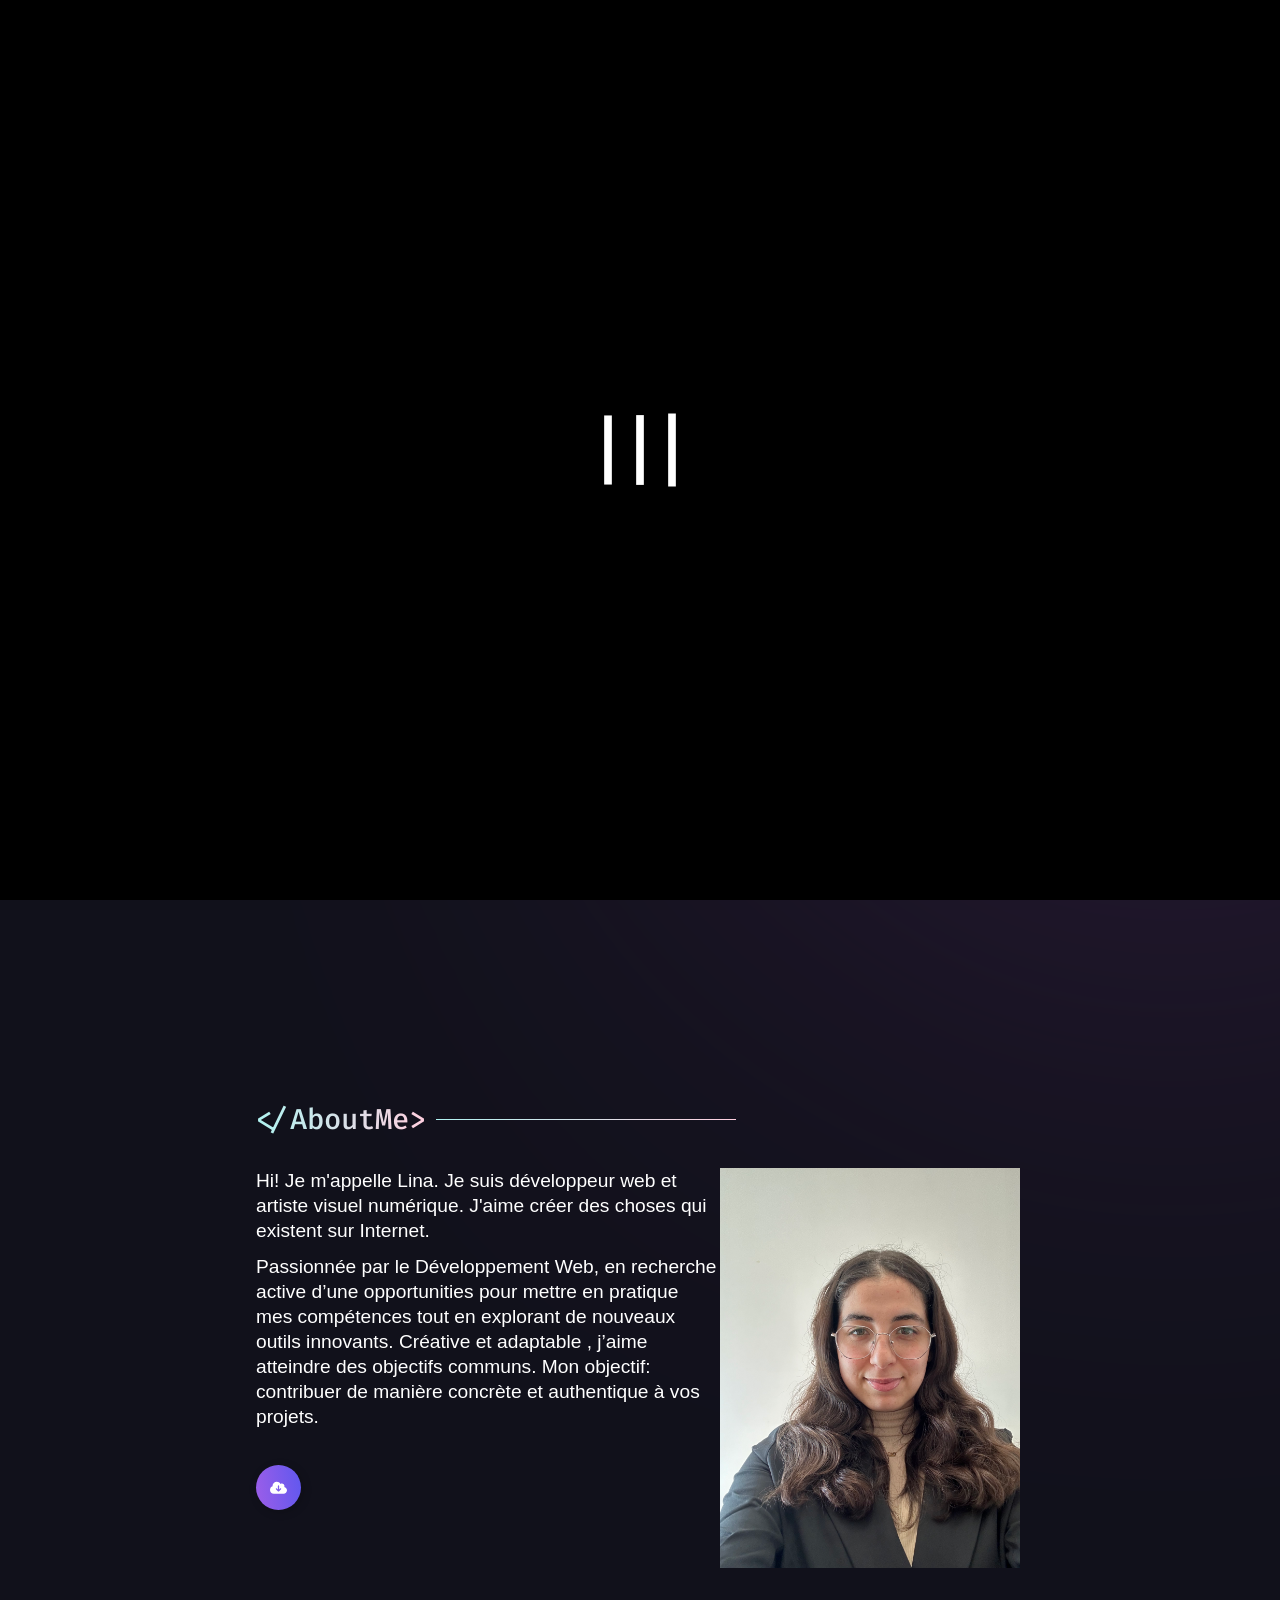
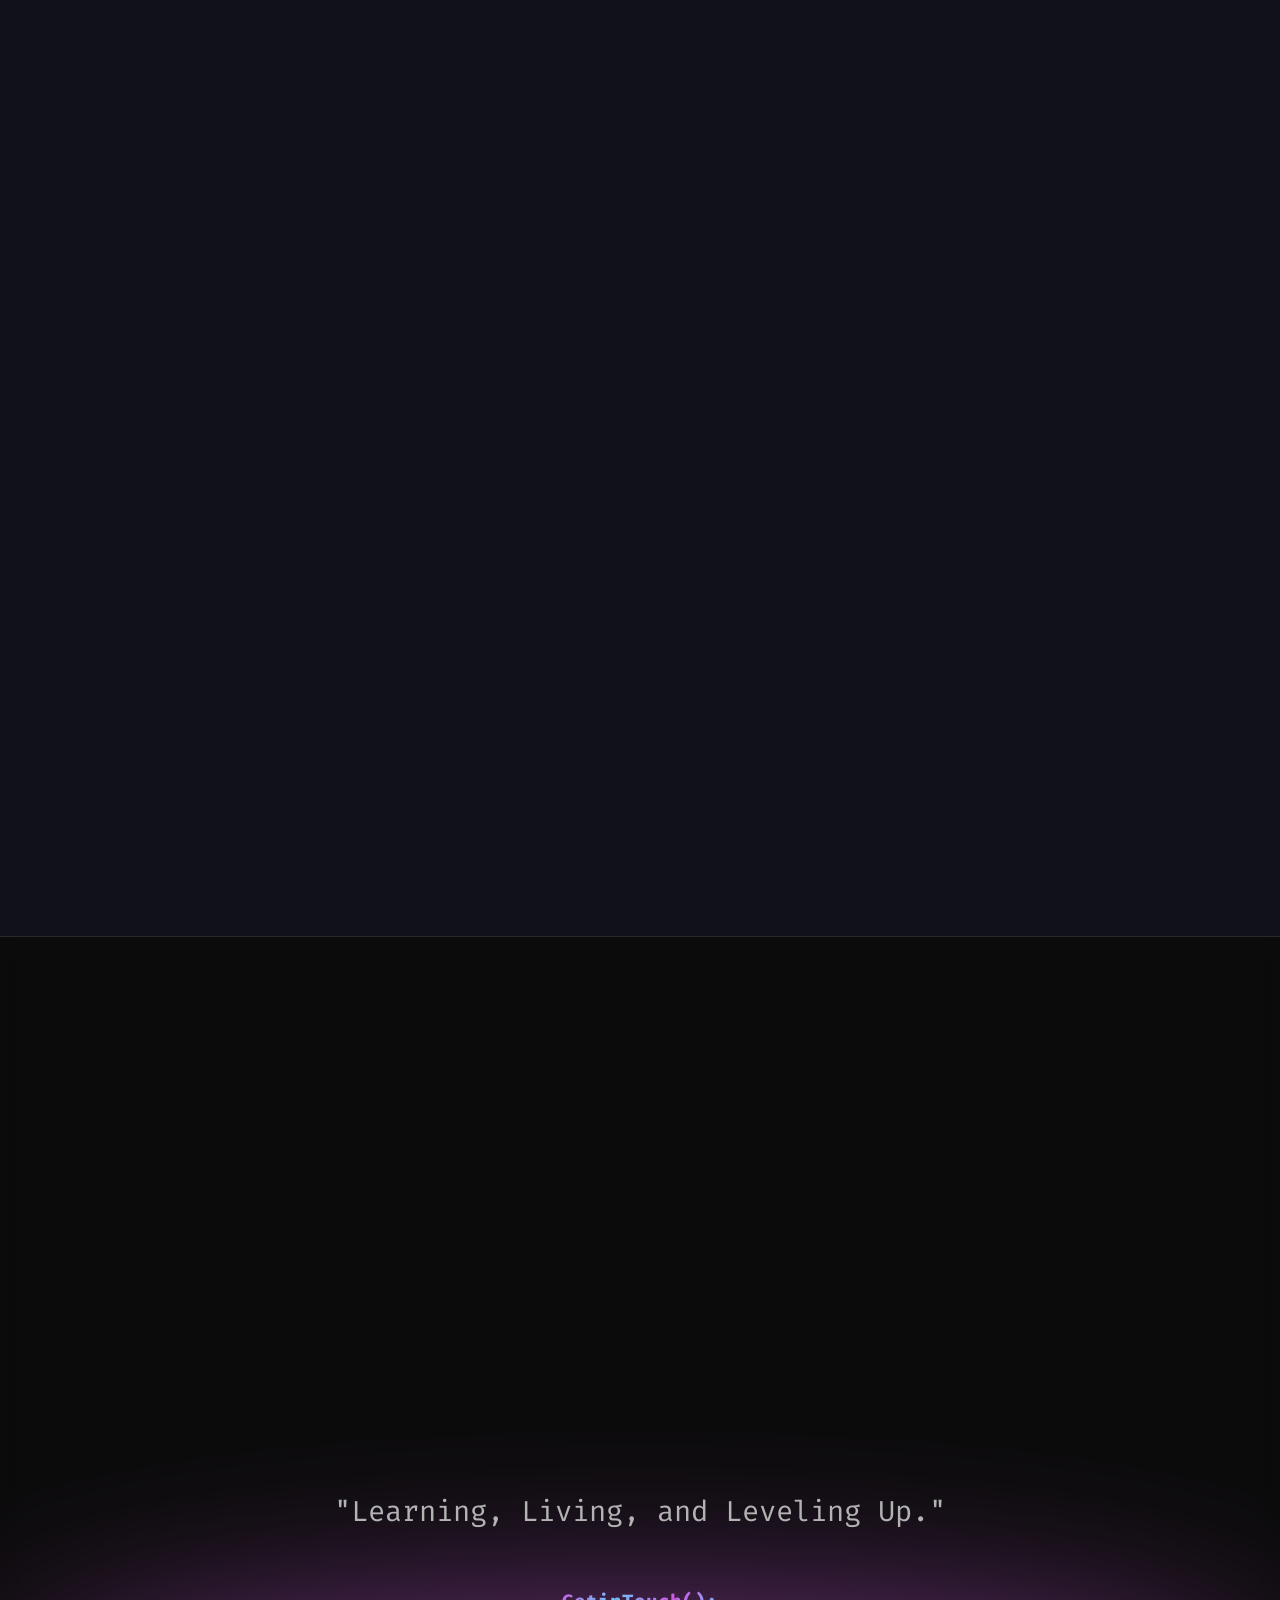
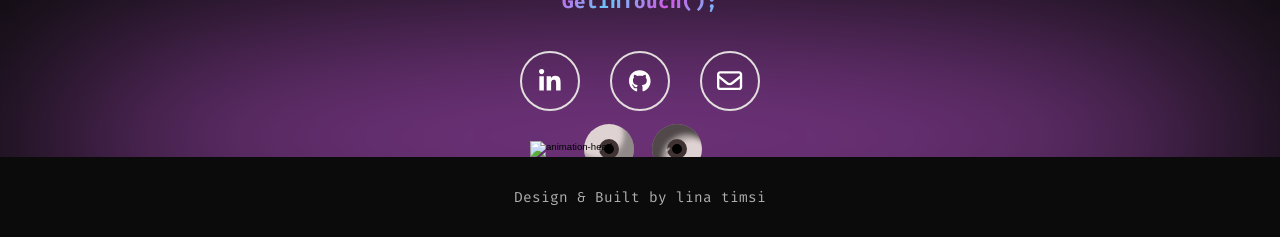
==== commit 208dee27: "V1" ====
--- a/index.html
+++ b/index.html
@@ -12,22 +12,20 @@
   <meta name="description"
     content="lina timsi | Portfolio, Visit and know about me & my projects/designs. I value simple content structure, clean design patterns, and thoughtful interactions." />
   <meta name="keywords"
-    content="lina timsi,lina timsi portfolio,lina timsi Portfolio,vinodjangid,lina timsi site,lina timsi Site,lina timsi me,lina timsi web,lina timsi github,vinodjangid site,vinodjangid uiverse,uiverse,lina timsi uiverse,lina timsi frontend developer,frontend developer,lina timsi jaipur,vinod jaipur" />
+    content="lina timsi,lina timsi portfolio,lina timsi Portfolio,lina timsi site,lina timsi Site,lina timsi me,lina timsi web,lina timsi github,vinodjangid site,vinodjangid uiverse,uiverse,lina timsi uiverse,lina timsi frontend developer,frontend developer,lina timsi jaipur,vinod jaipur" />
   <meta name="author" content="lina timsi" />
   <meta property="og:image" content="https://www.vinodjangid.site/src/png/Preview-card-min.png" />
   <meta property="og:title" content="lina timsi | Portfolio" />
   <meta property="og:description"
-    content="Hi! My name is Vinod. I'm a web developer and digital visual artist. Visit and know about me & my projects/designs. I value simple content structure, clean design patterns, and thoughtful interactions." />
-
-  <meta property="og:url" content="https://vinodjangid.site" />
+    content="Hi! My name is lina. I'm a web developer and digital visual artist. Visit and know about me & my projects/designs. I value simple content structure, clean design patterns, and thoughtful interactions." />
+
   <meta property="og:site_name" content="lina timsi Portfolio" />
 
-  <meta name="twitter:image:src" content="https://www.vinodjangid.site/src/png/Preview-card-min.png" />
   <meta name="twitter:site" content="@Portfolio" />
   <meta name="twitter:card" content="summary" />
   <meta name="twitter:title" content="lina timsi | Portfolio" />
   <meta name="twitter:description"
-  content="Hi! My name is Vinod. I'm a web developer and digital visual artist. Visit and know about me & my projects/designs. I value simple content structure, clean design patterns, and thoughtful interactions." />
+  content="Hi! My name is lina. I'm a web developer and digital visual artist. Visit and know about me & my projects/designs. I value simple content structure, clean design patterns, and thoughtful interactions." />
   <title>lina timsi | Portfolio</title>
   <link rel="icon" type="image/x-icon" href="src/png/main-favicon.png" />
   <!-- aos cdn -->
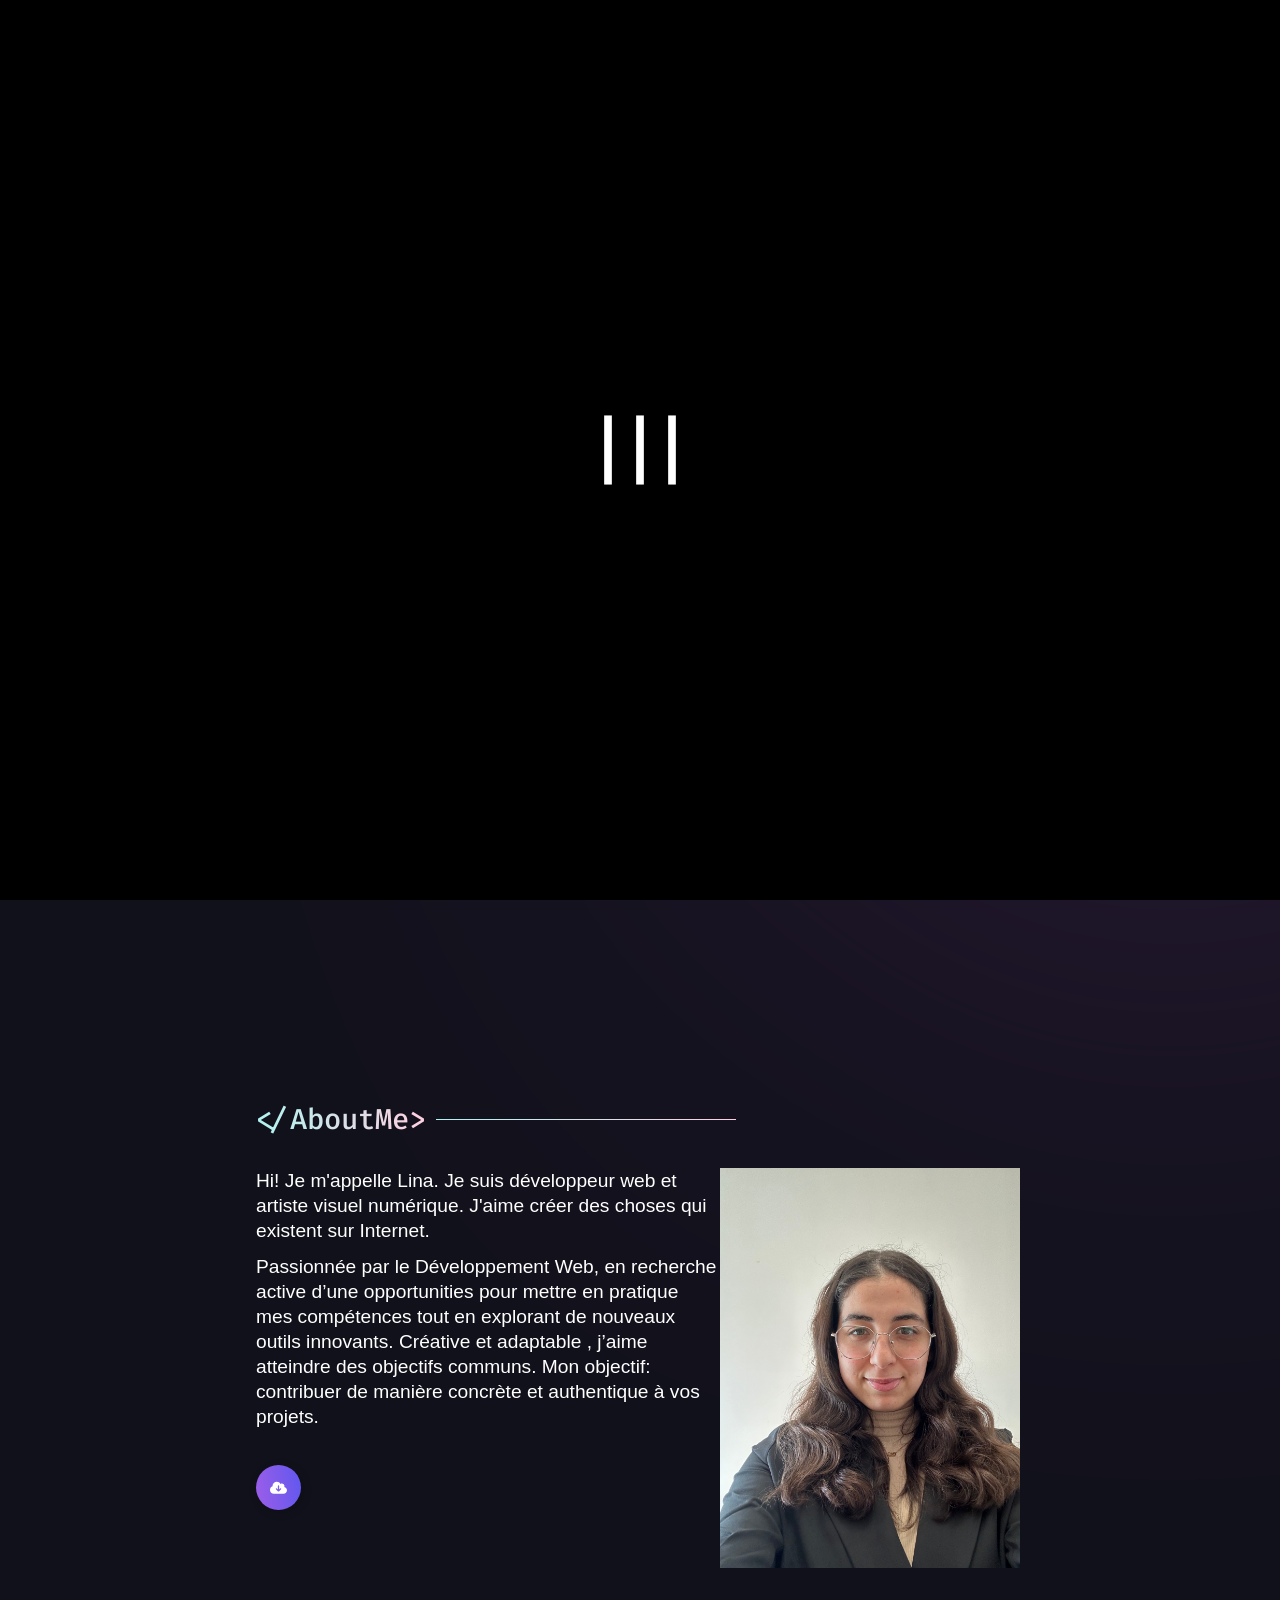
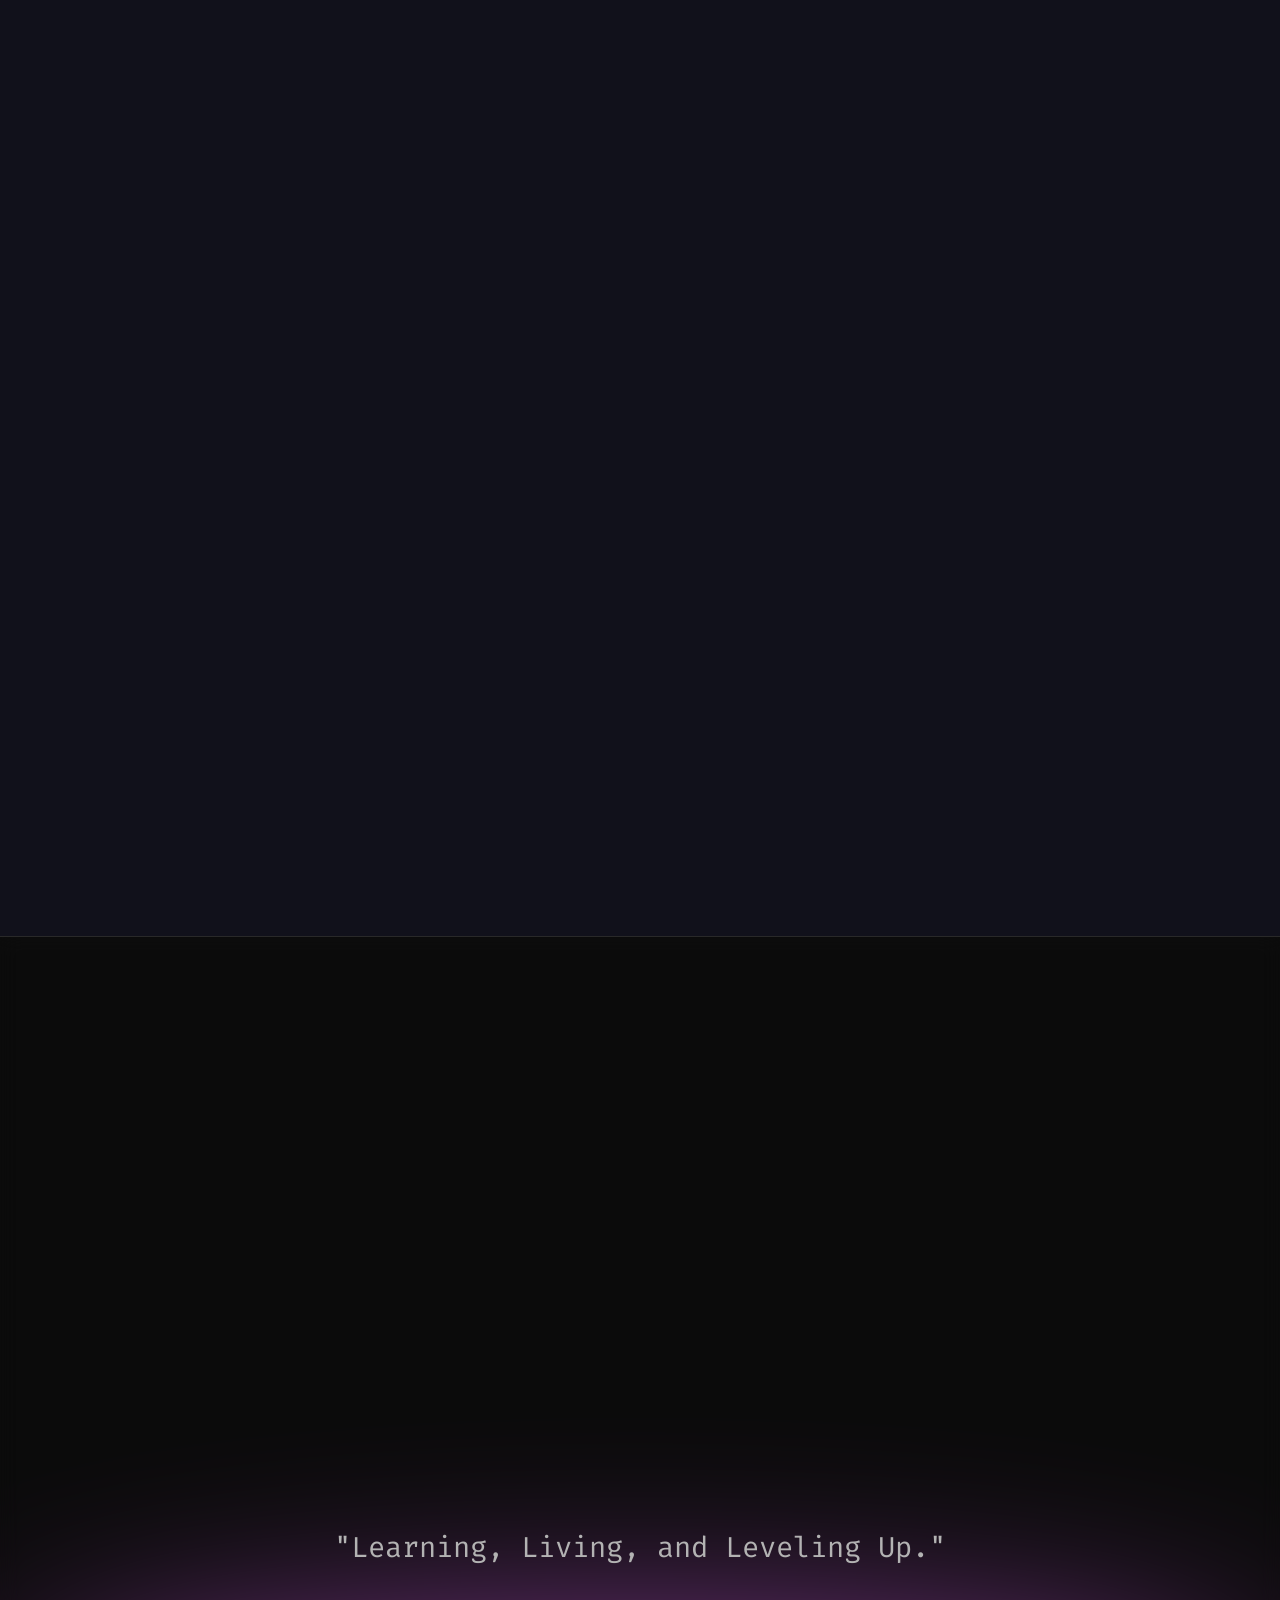
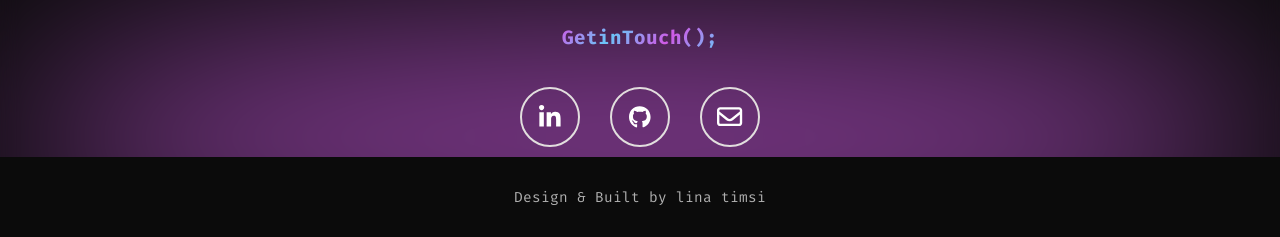
==== commit 97ae347a: "v1" ====
--- a/index.html
+++ b/index.html
@@ -49,11 +49,7 @@
 
     <div class="navbar" id="navbar">
       <div class="hey">Hey!</div>
-      <div class="logo" tabindex="0" aria-label="lina timsi logo">
-        <div class="logo-top">
-          <img src="src/png/nav-avatar.png" alt="animation-head" id="nav-avatar"/>
-        </div>
-      </div>
+      
       <div class="navbar-tabs" id="navbar-tabs">
         <ul class="navbar-tabs-ul">
           <li class="home activeThistab" class="navbar-tabs-li" data-aos="fade-down" data-aos-delay="100">
@@ -326,17 +322,7 @@
               </svg></a>
           </div>
         </div>
-        <div class="footer-avatar-container">
-          <img src="src/png/footer-avatar-vinod.png" alt="animation-head" class="footer-avatar-img" id="footer-wala-avatar"/>
-          <div class="footer-avatar-face">
-            <div class="footer-avatar-eye footer-left-eye">
-              <div class="footer-pupil"></div>
-            </div>
-            <div class="footer-avatar-eye footer-right-eye">
-              <div class="footer-pupil"></div>
-            </div>
-          </div>
-        </div>
+        
         <div class="footer-bottom">
           <article>
             Design & Built by lina timsi
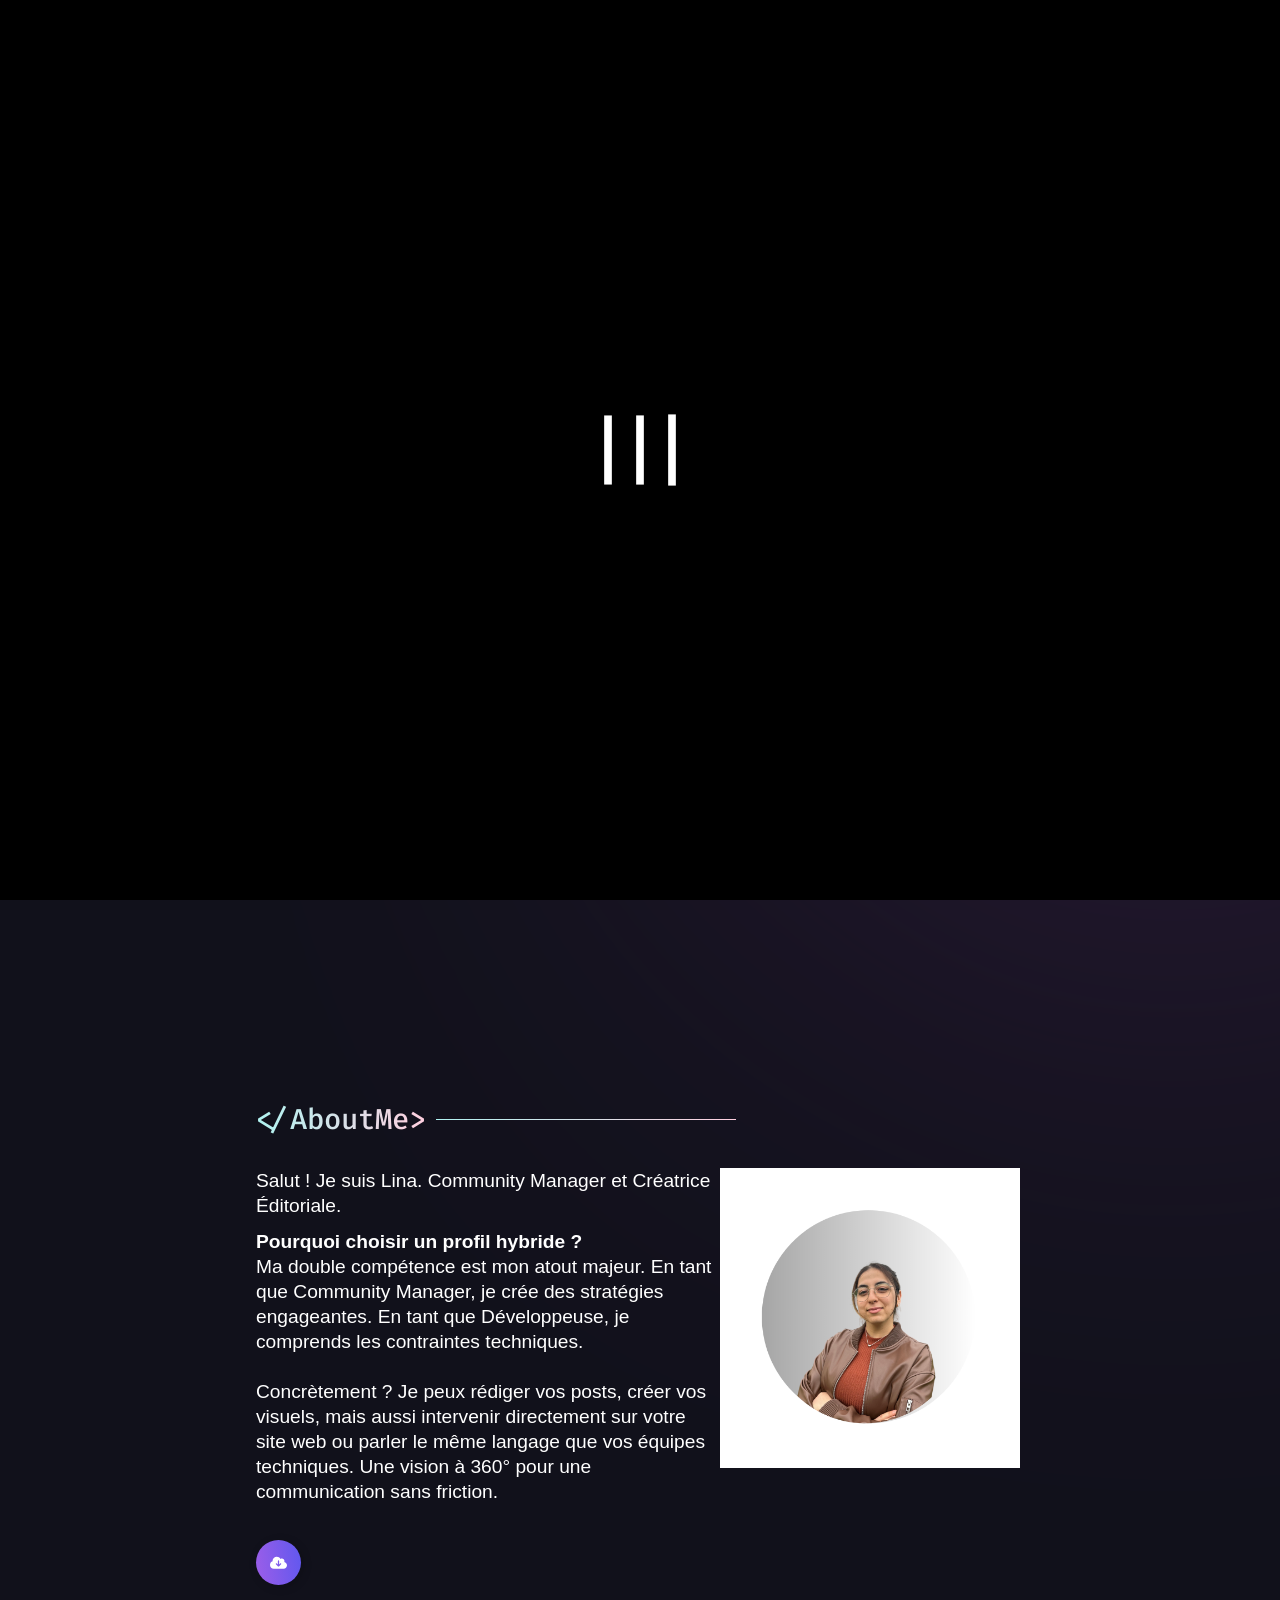
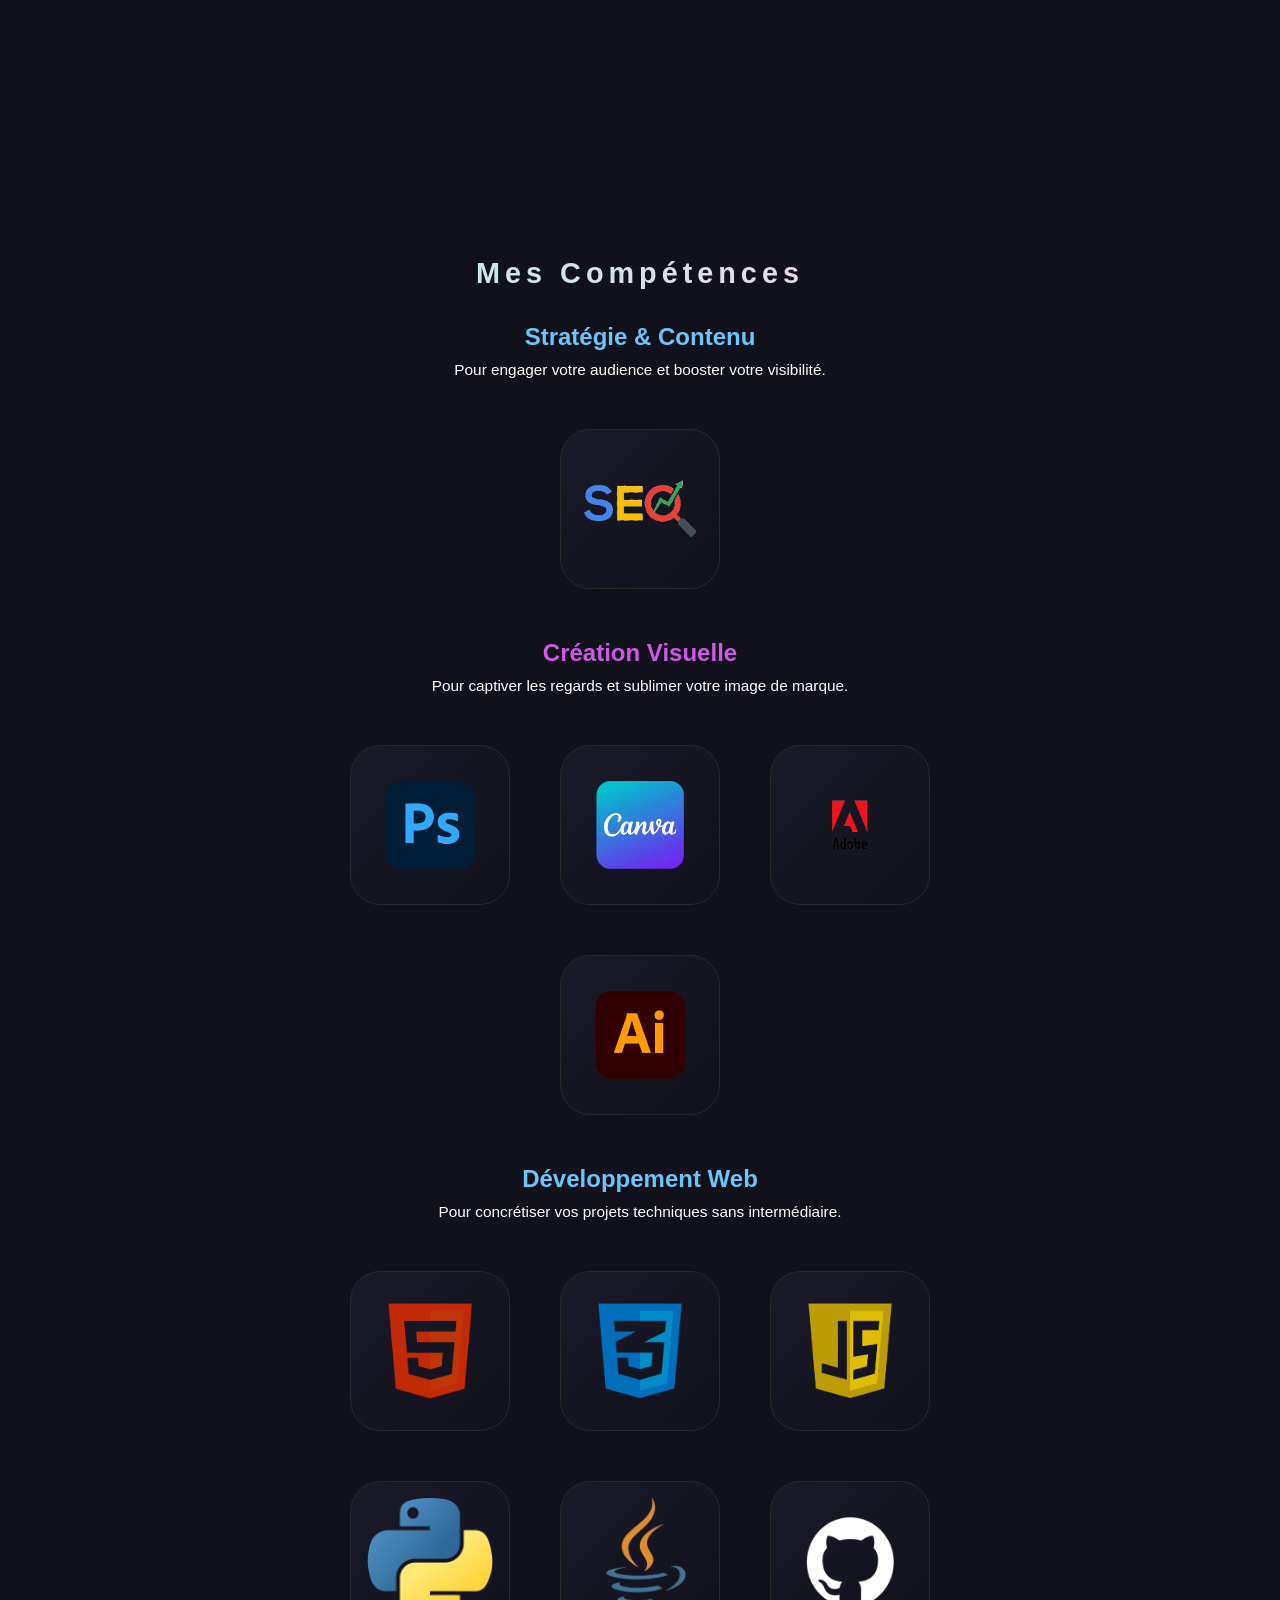
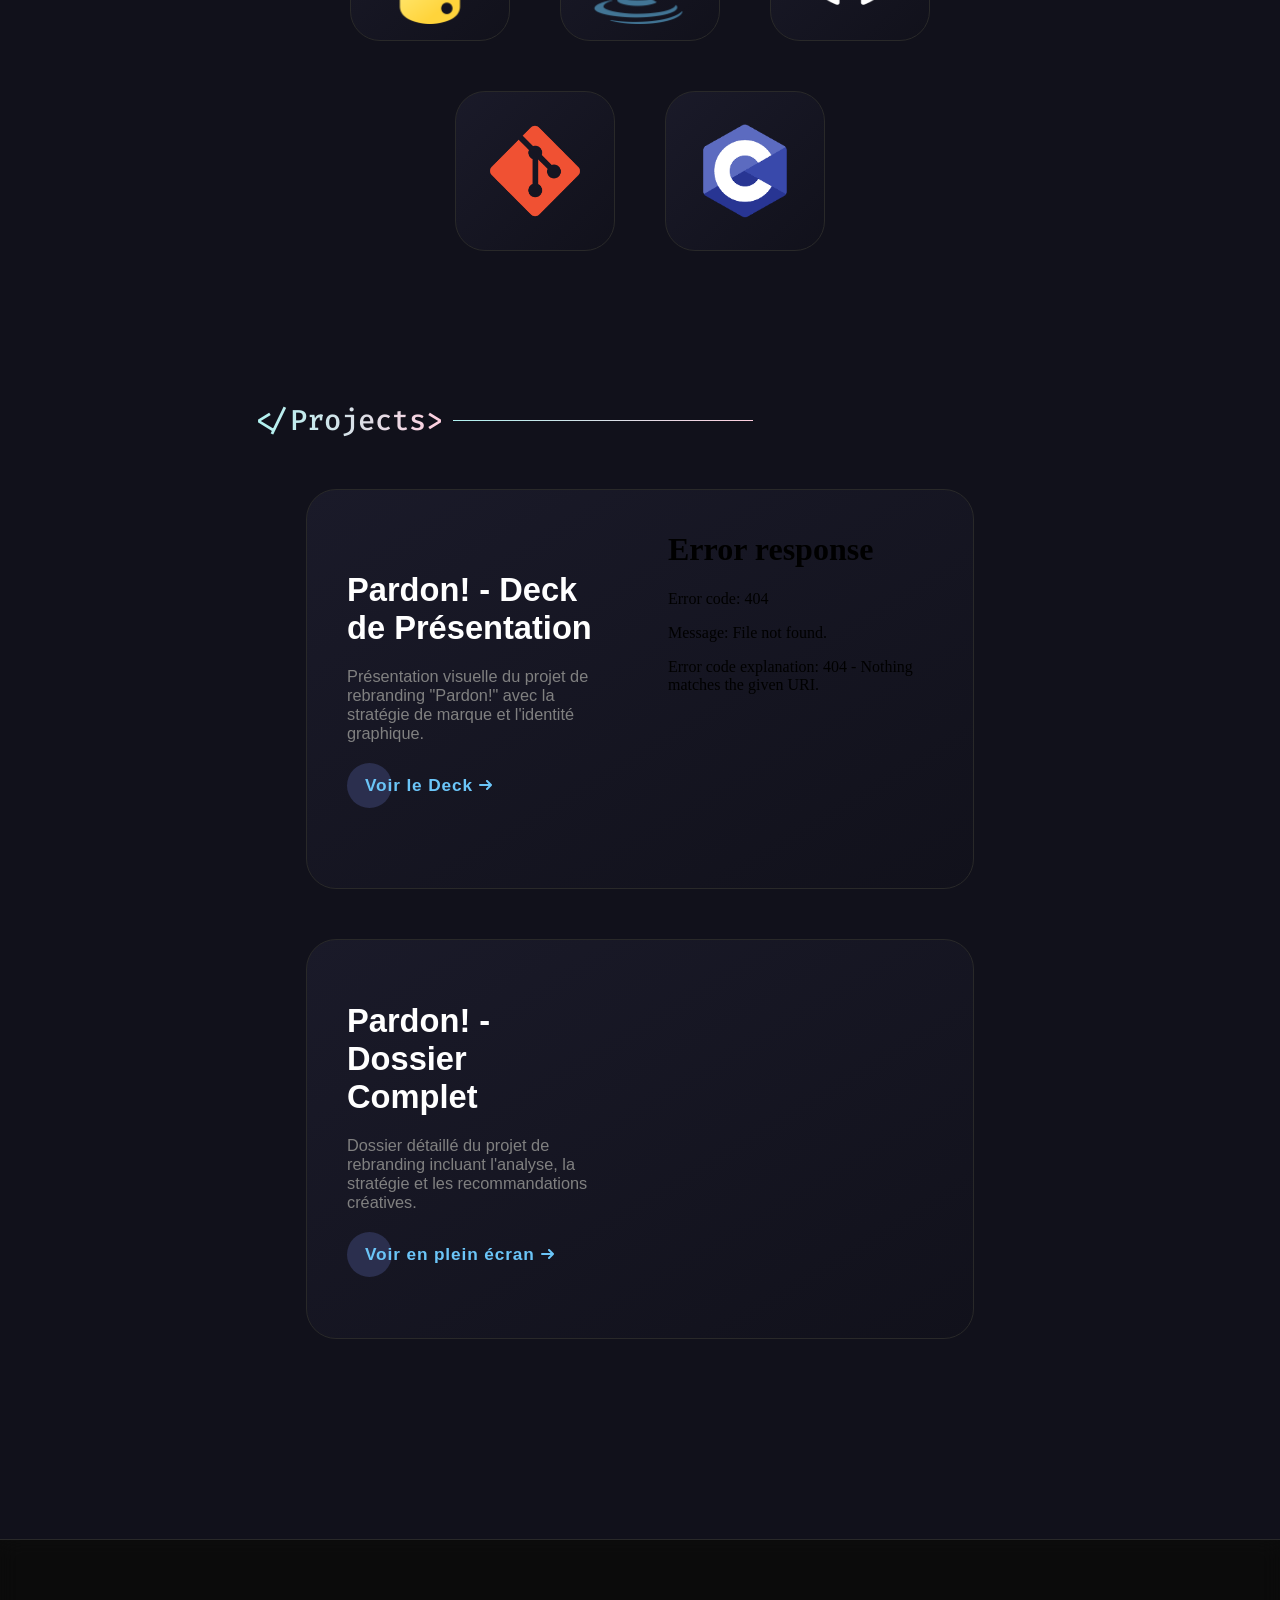
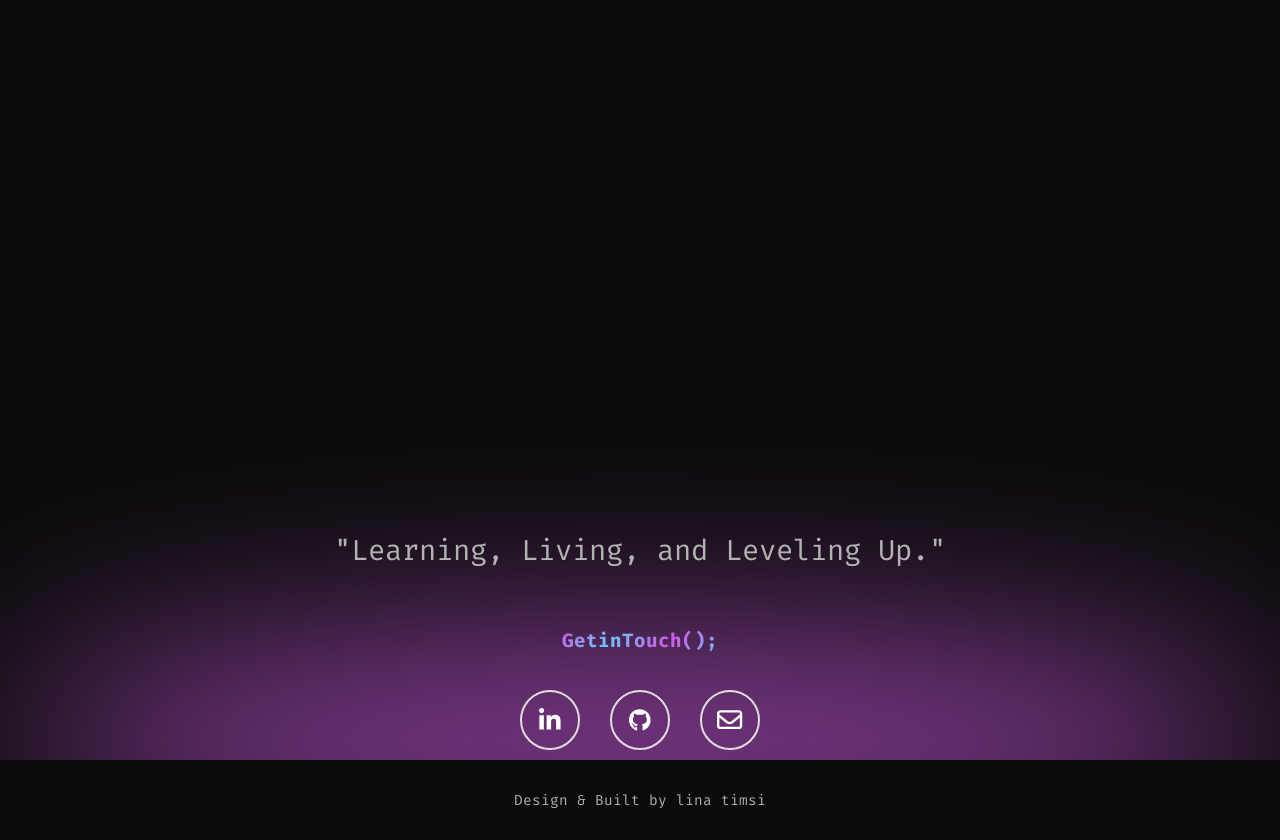
==== commit dc680be8: "refactor and add projects" ====
--- a/index.html
+++ b/index.html
@@ -3,7 +3,7 @@
 
 
 <head>
-  
+
   <meta charset="UTF-8" />
   <meta http-equiv="X-UA-Compatible" content="IE=edge" />
   <meta name="viewport" content="width=device-width, initial-scale=1.0" />
@@ -25,7 +25,7 @@
   <meta name="twitter:card" content="summary" />
   <meta name="twitter:title" content="lina timsi | Portfolio" />
   <meta name="twitter:description"
-  content="Hi! My name is lina. I'm a web developer and digital visual artist. Visit and know about me & my projects/designs. I value simple content structure, clean design patterns, and thoughtful interactions." />
+    content="Hi! My name is lina. I'm a web developer and digital visual artist. Visit and know about me & my projects/designs. I value simple content structure, clean design patterns, and thoughtful interactions." />
   <title>lina timsi | Portfolio</title>
   <link rel="icon" type="image/x-icon" href="src/png/main-favicon.png" />
   <!-- aos cdn -->
@@ -49,7 +49,7 @@
 
     <div class="navbar" id="navbar">
       <div class="hey">Hey!</div>
-      
+
       <div class="navbar-tabs" id="navbar-tabs">
         <ul class="navbar-tabs-ul">
           <li class="home activeThistab" class="navbar-tabs-li" data-aos="fade-down" data-aos-delay="100">
@@ -70,7 +70,12 @@
             </a>
           </li>
 
-          
+          <li class="projects" class="navbar-tabs-li" data-aos="fade-down" data-aos-delay="700">
+            <a href="#projects" aria-label="projects menu button">
+              &#60;/Projects&#62;
+            </a>
+          </li>
+
         </ul>
       </div>
       <!-- navbar tabs ends -->
@@ -108,7 +113,12 @@
             &#60;/Skills&#62;
           </a>
         </li>
-        
+        <li id="projects-mobile-tab" class="mobile-navbar-tabs-li projects" onclick="hidemenubyli()">
+          <a href="#projects" tabindex="0" aria-label="projects menu button">
+            &#60;/Projects&#62;
+          </a>
+        </li>
+
       </ul>
     </div>
     <!-- mobile toggle menu ends -->
@@ -135,13 +145,12 @@
           <p class="jello">i</p>
         </article>
 
-        
+
         <p id="info-para" data-aos="fade-up" data-aos-delay="600">
-          Web Developer with experience of Digital Concept Arts, Frontend Web
-          Designs. I Love fun Web UI, collaboration and making products.<br />
+          Community Manager & Développeuse Web.<br />
           <br />
-          I value simple content structure, clean design patterns, and
-          thoughtful interactions.
+          Je combine créativité éditoriale et expertise technique pour donner vie à vos projets digitaux, du concept au
+          code.
         </p>
         <div class="contact-btn-div" data-aos="fade-up" data-aos-delay="800">
           <div class="setting-container" id="setting-container">
@@ -166,7 +175,7 @@
         </div>
         <!-- contact-btn-div -->
       </div>
-     
+
     </section>
     <!-- landing page ends here -->
     <section class="about-section-container" id="about" data-aos="fade-up">
@@ -181,33 +190,34 @@
         <div class="info-dp-section">
           <div class="about-info">
             <p tabindex="0">
-              Hi! Je m'appelle Lina. Je suis développeur web et artiste visuel numérique. J'aime créer des choses qui existent sur Internet.
+              Salut ! Je suis Lina. Community Manager et Créatrice Éditoriale.
             </p>
             <br />
             <p tabindex="0">
-              Passionnée par le Développement Web, en recherche active d’une
-              opportunities pour mettre en pratique mes compétences tout en explorant de
-              nouveaux outils innovants. Créative et adaptable , j’aime atteindre des
-              objectifs communs. Mon objectif: contribuer de manière concrète et
-              authentique à vos projets.
-            </p>
-            <br />
-            
-             <!-- Resume button -->
-      <button class="resume-btn" id="resume-btn" onclick="openURL()">
-        <div class="sign">
-          <svg viewBox="0 0 640 512">
-            <path
-              d="M144 480C64.5 480 0 415.5 0 336c0-62.8 40.2-116.2 96.2-135.9c-.1-2.7-.2-5.4-.2-8.1c0-88.4 71.6-160 160-160c59.3 0 111 32.2 138.7 80.2C409.9 102 428.3 96 448 96c53 0 96 43 96 96c0 12.2-2.3 23.8-6.4 34.6C596 238.4 640 290.1 640 352c0 70.7-57.3 128-128 128H144zm79-167l80 80c9.4 9.4 24.6 9.4 33.9 0l80-80c9.4-9.4 9.4-24.6 0-33.9s-24.6-9.4-33.9 0l-39 39V184c0-13.3-10.7-24-24-24s-24 10.7-24 24V318.1l-39-39c-9.4-9.4-24.6-9.4-33.9 0s-9.4 24.6 0 33.9z" />
-          </svg>
-        </div>
-
-        <div class="text">Resume</div>
-      </button>
+              <strong>Pourquoi choisir un profil hybride ?</strong><br>
+              Ma double compétence est mon atout majeur. En tant que Community Manager, je crée des stratégies
+              engageantes. En tant que Développeuse, je comprends les contraintes techniques.
+              <br><br>
+              Concrètement ? Je peux rédiger vos posts, créer vos visuels, mais aussi intervenir directement sur votre
+              site web ou parler le même langage que vos équipes techniques. Une vision à 360° pour une communication
+              sans friction.
+            </p><br />
+
+            <!-- Resume button -->
+            <button class="resume-btn" id="resume-btn" onclick="openURL()">
+              <div class="sign">
+                <svg viewBox="0 0 640 512">
+                  <path
+                    d="M144 480C64.5 480 0 415.5 0 336c0-62.8 40.2-116.2 96.2-135.9c-.1-2.7-.2-5.4-.2-8.1c0-88.4 71.6-160 160-160c59.3 0 111 32.2 138.7 80.2C409.9 102 428.3 96 448 96c53 0 96 43 96 96c0 12.2-2.3 23.8-6.4 34.6C596 238.4 640 290.1 640 352c0 70.7-57.3 128-128 128H144zm79-167l80 80c9.4 9.4 24.6 9.4 33.9 0l80-80c9.4-9.4 9.4-24.6 0-33.9s-24.6-9.4-33.9 0l-39 39V184c0-13.3-10.7-24-24-24s-24 10.7-24 24V318.1l-39-39c-9.4-9.4-24.6-9.4-33.9 0s-9.4 24.6 0 33.9z" />
+                </svg>
+              </div>
+
+              <div class="text">Resume</div>
+            </button>
           </div>
 
           <div class="dp" data-aos="fade-up">
-            <img src="src/webp/ph cv.jpg" alt="lina timsi" tabindex="0" aria-label="image of Lina" />
+            <img src="src/webp/ph cv.png" alt="lina timsi" tabindex="0" aria-label="image of Lina" />
           </div>
         </div>
       </div>
@@ -225,60 +235,165 @@
 
         <div class="frontend-dev-section">
           <h3 class="frontend-dev-heading" data-aos="fade-up" tabindex="0"
-            aria-label="As a developer web these are the skills i have">
-            Tech Stack
+            aria-label="Mes compétences en tant que Community Manager">
+            Mes Compétences
           </h3>
+
+          <!-- Group 1: Stratégie & Contenu -->
+          <div style="width: 100%; text-align: center; margin-bottom: 30px;" data-aos="fade-up">
+            <h4 style="color: var(--color-light-blue); font-size: 2.5rem; margin-bottom: 10px;">Stratégie & Contenu</h4>
+            <p style="color: var(--color-white); font-size: 1.6rem;">Pour engager votre audience et booster votre
+              visibilité.</p>
+          </div>
+          <ul class="tech-stack-wrapper" style="margin-bottom: 50px;">
+            <li class="tech-stack-box" data-aos="fade-up">
+              <img src="./src/png/seologo_nobg.png" alt="SEO skill" class="tech-stack-logo" />
+              <span class="tooltip">SEO</span>
+            </li>
+          </ul>
+
+          <!-- Group 2: Création Visuelle -->
+          <div style="width: 100%; text-align: center; margin-bottom: 30px;" data-aos="fade-up">
+            <h4 style="color: var(--color-light-purple); font-size: 2.5rem; margin-bottom: 10px;">Création Visuelle</h4>
+            <p style="color: var(--color-white); font-size: 1.6rem;">Pour captiver les regards et sublimer votre image
+              de marque.</p>
+          </div>
+          <ul class="tech-stack-wrapper" style="margin-bottom: 50px;">
+            <li class="tech-stack-box" data-aos="fade-up">
+              <img src="./src/png/pslogo.png" alt="Photoshop skill" class="tech-stack-logo" />
+              <span class="tooltip">PHOTOSHOP</span>
+            </li>
+            <li class="tech-stack-box" data-aos="fade-up">
+              <img src="./src/png/canvalogo.png" alt="Canva skill" class="tech-stack-logo" />
+              <span class="tooltip">CANVA</span>
+            </li>
+            <li class="tech-stack-box" data-aos="fade-up">
+              <img src="./src/png/adobelogo_nobg.png" alt="Adobe Creative Cloud skill" class="tech-stack-logo" />
+              <span class="tooltip">ADOBE</span>
+            </li>
+            <li class="tech-stack-box" data-aos="fade-up">
+              <img src="./src/png/ailogo.png" alt="Illustrator skill" class="tech-stack-logo" />
+              <span class="tooltip">ILLUSTRATOR</span>
+            </li>
+          </ul>
+
+          <!-- Group 3: Développement Web -->
+          <div style="width: 100%; text-align: center; margin-bottom: 30px;" data-aos="fade-up">
+            <h4 style="color: var(--color-light-blue); font-size: 2.5rem; margin-bottom: 10px;">Développement Web</h4>
+            <p style="color: var(--color-white); font-size: 1.6rem;">Pour concrétiser vos projets techniques sans
+              intermédiaire.</p>
+          </div>
           <ul class="tech-stack-wrapper">
             <li class="tech-stack-box" data-aos="fade-up">
               <img src="./src/png/htmllogo.png" alt="Html skill" class="tech-stack-logo" />
               <span class="tooltip">HTML</span>
             </li>
-
             <li class="tech-stack-box" data-aos="fade-up">
               <img src="./src/png/csslogo.png" alt="css skill" class="tech-stack-logo" />
               <span class="tooltip">CSS</span>
             </li>
-
             <li class="tech-stack-box" data-aos="fade-up">
               <img src="./src/png/jslogo.png" alt="js skill" class="tech-stack-logo" />
               <span class="tooltip">JS</span>
             </li>
-
             <li class="tech-stack-box" data-aos="fade-up">
               <img src="./src/png/python.png" alt="python skill" class="tech-stack-logo" />
               <span class="tooltip">PYTHON</span>
             </li>
-
             <li class="tech-stack-box" data-aos="fade-up">
               <img src="./src/png/java.png" alt="java skill" class="tech-stack-logo" />
               <span class="tooltip">JAVA</span>
             </li>
-
             <li class="tech-stack-box" data-aos="fade-up">
               <img src="./src/png/githublogo.png" alt="github skill" class="tech-stack-logo needtobeinvert" />
               <span class="tooltip">GITHUB</span>
             </li>
-
             <li class="tech-stack-box" data-aos="fade-up">
               <img src="./src/png/gitlogo.png" alt="git skill" class="tech-stack-logo" />
               <span class="tooltip">GIT</span>
             </li>
-
             <li class="tech-stack-box" data-aos="fade-up">
               <img src="./src/png/clogo.png" alt="c language skill" class="tech-stack-logo" />
               <span class="tooltip">C</span>
             </li>
-
-            <li class="tech-stack-box" data-aos="fade-up">
-              <img src="./src/png/canvalogo.png" alt="canva skill" class="tech-stack-logo" />
-              <span class="tooltip">CANVA</span>
-            </li>
           </ul>
         </div>
       </div>
     </section>
     <!-- skills section ends -->
-    
+
+    <section class="projects-section-container" id="projects">
+      <div class="projects-section-div">
+        <div class="projects-heading" data-aos="fade-up">
+          <h2 class="projects-heading-article" tabindex="0" aria-label="Projects heading">
+            &#60;/Projects&#62;
+          </h2>
+          <p class="projectsHeadingP"></p>
+        </div>
+
+        <div class="project-boxes-div">
+          <!-- Rebranding Project - Deck PDF -->
+          <div class="project-box-wrapper" data-aos="fade-up">
+            <div class="project-box">
+              <div class="info-div">
+                <h3 class="ProjectHeading">Pardon! - Deck de Présentation</h3>
+                <p class="ProjectDescription">
+                  Présentation visuelle du projet de rebranding "Pardon!" avec la stratégie de marque et l'identité
+                  graphique.
+                </p>
+                <div class="project-buttons">
+                  <a href="./projects/DECK%20Pardon!.pdf" target="_blank" class="cta">
+                    <span>Voir le Deck</span>
+                    <svg width="15px" height="10px" viewBox="0 0 13 10">
+                      <path d="M1,5 L11,5"></path>
+                      <polyline points="8 1 12 5 8 9"></polyline>
+                    </svg>
+                  </a>
+                </div>
+              </div>
+              <div class="image-div"
+                style="padding: 20px; display: flex; align-items: center; justify-content: center;">
+                <iframe src="./projects/DECK%20Pardon!.pdf#toolbar=0"
+                  style="width: 100%; height: 100%; border: none; border-radius: 15px;"
+                  title="Pardon! Rebranding Deck"></iframe>
+              </div>
+            </div>
+          </div>
+
+          <!-- Rebranding Project - Dossier Word -->
+          <div class="project-box-wrapper" data-aos="fade-up">
+            <div class="project-box">
+              <div class="info-div">
+                <h3 class="ProjectHeading">Pardon! - Dossier Complet</h3>
+                <p class="ProjectDescription">
+                  Dossier détaillé du projet de rebranding incluant l'analyse, la stratégie et les recommandations
+                  créatives.
+                </p>
+                <div class="project-buttons">
+                  <a href="https://view.officeapps.live.com/op/view.aspx?src=https://linatimsi.github.io/projects/Pardon!%20Lina%20TIMSI.docx"
+                    target="_blank" class="cta">
+                    <span>Voir en plein écran</span>
+                    <svg width="15px" height="10px" viewBox="0 0 13 10">
+                      <path d="M1,5 L11,5"></path>
+                      <polyline points="8 1 12 5 8 9"></polyline>
+                    </svg>
+                  </a>
+                </div>
+              </div>
+              <div class="image-div"
+                style="padding: 20px; display: flex; align-items: center; justify-content: center;">
+                <iframe
+                  src="https://view.officeapps.live.com/op/embed.aspx?src=https://linatimsi.github.io/projects/Pardon!%20Lina%20TIMSI.docx"
+                  style="width: 100%; height: 100%; border: none; border-radius: 15px;"
+                  title="Pardon! Dossier Complet"></iframe>
+              </div>
+            </div>
+          </div>
+        </div>
+      </div>
+    </section>
+    <!-- projects section ends -->
+
   </main>
   <!-- main ends here -->
 
@@ -301,10 +416,10 @@
             <article>GetinTouch();</article>
           </div>
           <div class="logos">
-            
-
-            <a href="https://www.linkedin.com/in/timsi-lina-042540222/" target="_blank"
-              aria-label="My Linkdin"><svg class="SocialHandle" viewBox="0 0 448 512">
+
+
+            <a href="https://www.linkedin.com/in/timsi-lina-042540222/" target="_blank" aria-label="My Linkdin"><svg
+                class="SocialHandle" viewBox="0 0 448 512">
                 <path
                   d="M100.28 448H7.4V148.9h92.88zM53.79 108.1C24.09 108.1 0 83.5 0 53.8a53.79 53.79 0 0 1 107.58 0c0 29.7-24.1 54.3-53.79 54.3zM447.9 448h-92.68V302.4c0-34.7-.7-79.2-48.29-79.2-48.29 0-55.69 37.7-55.69 76.7V448h-92.78V148.9h89.08v40.8h1.3c12.4-23.5 42.69-48.3 87.88-48.3 94 0 111.28 61.9 111.28 142.3V448z" />
               </svg></a>
@@ -322,7 +437,7 @@
               </svg></a>
           </div>
         </div>
-        
+
         <div class="footer-bottom">
           <article>
             Design & Built by lina timsi
@@ -383,6 +498,6 @@
       });
     });
   </script>
-  </body>
+</body>
 
 </html>
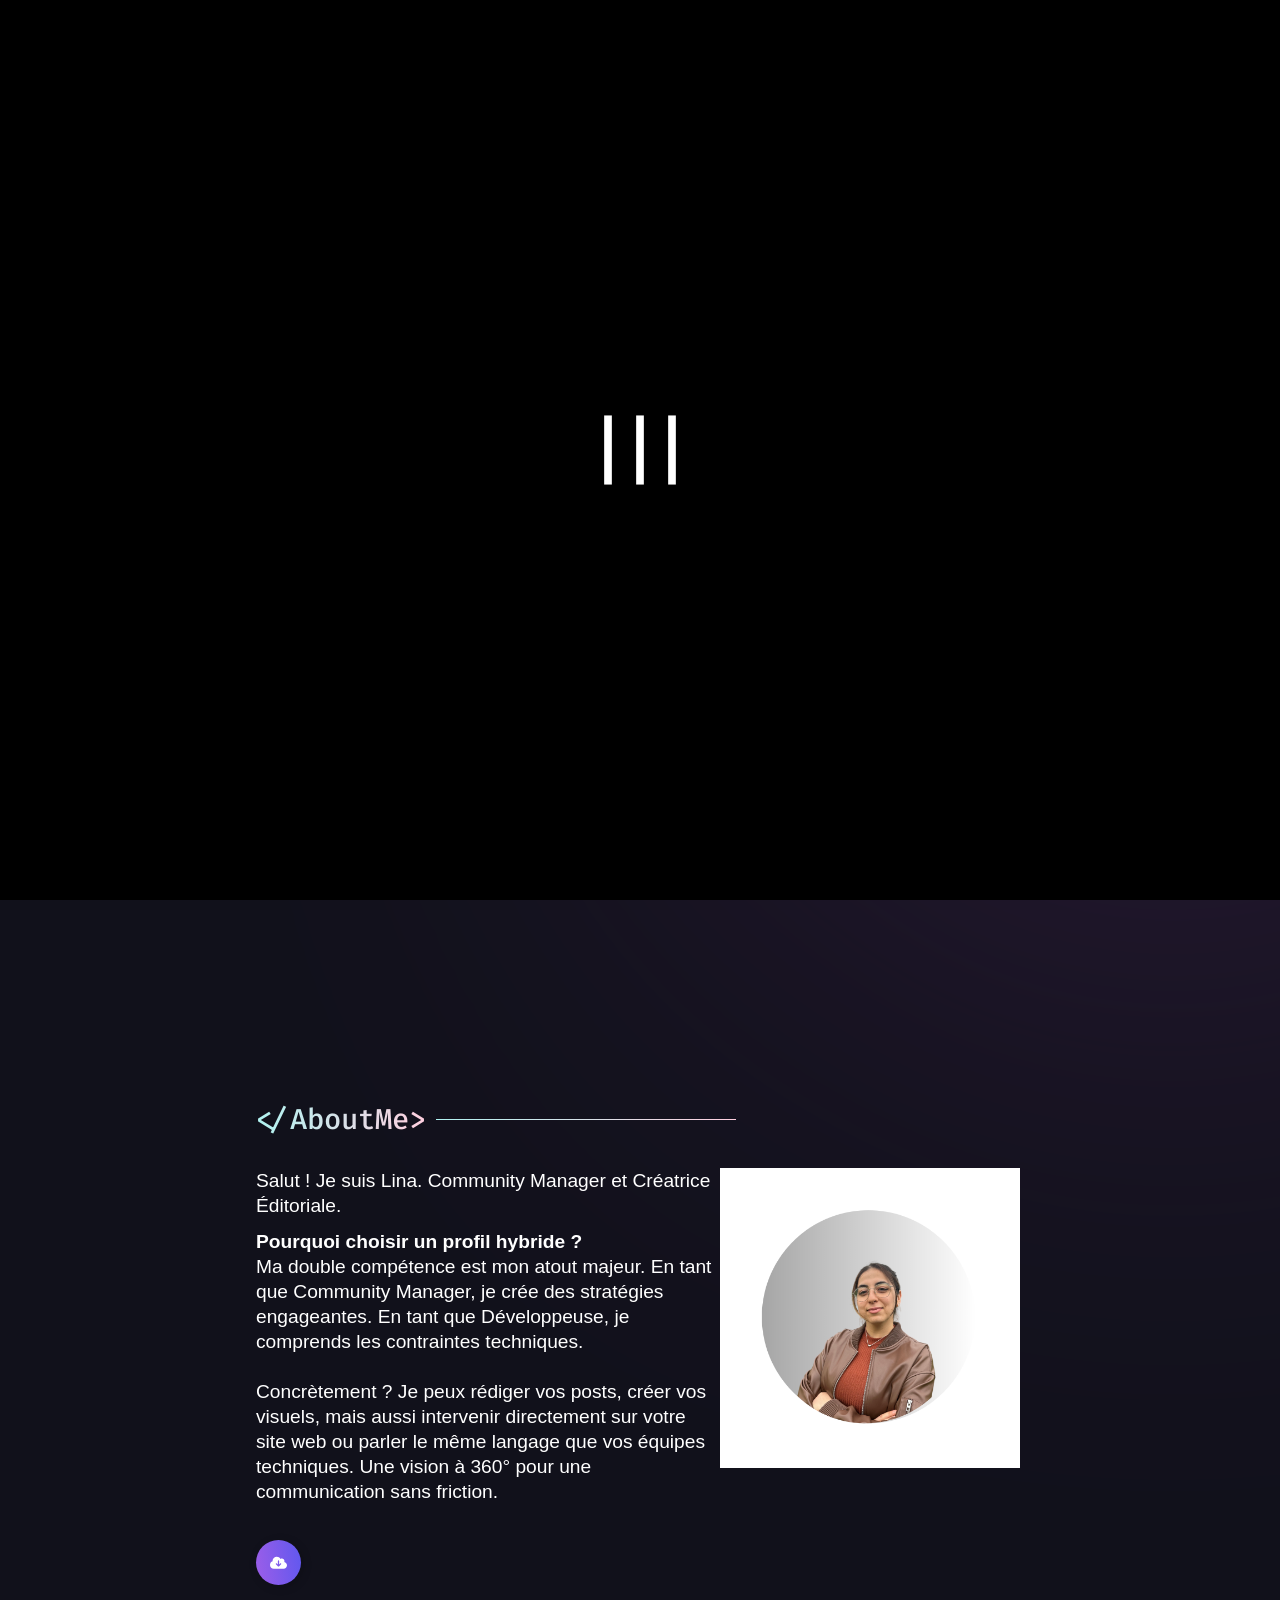
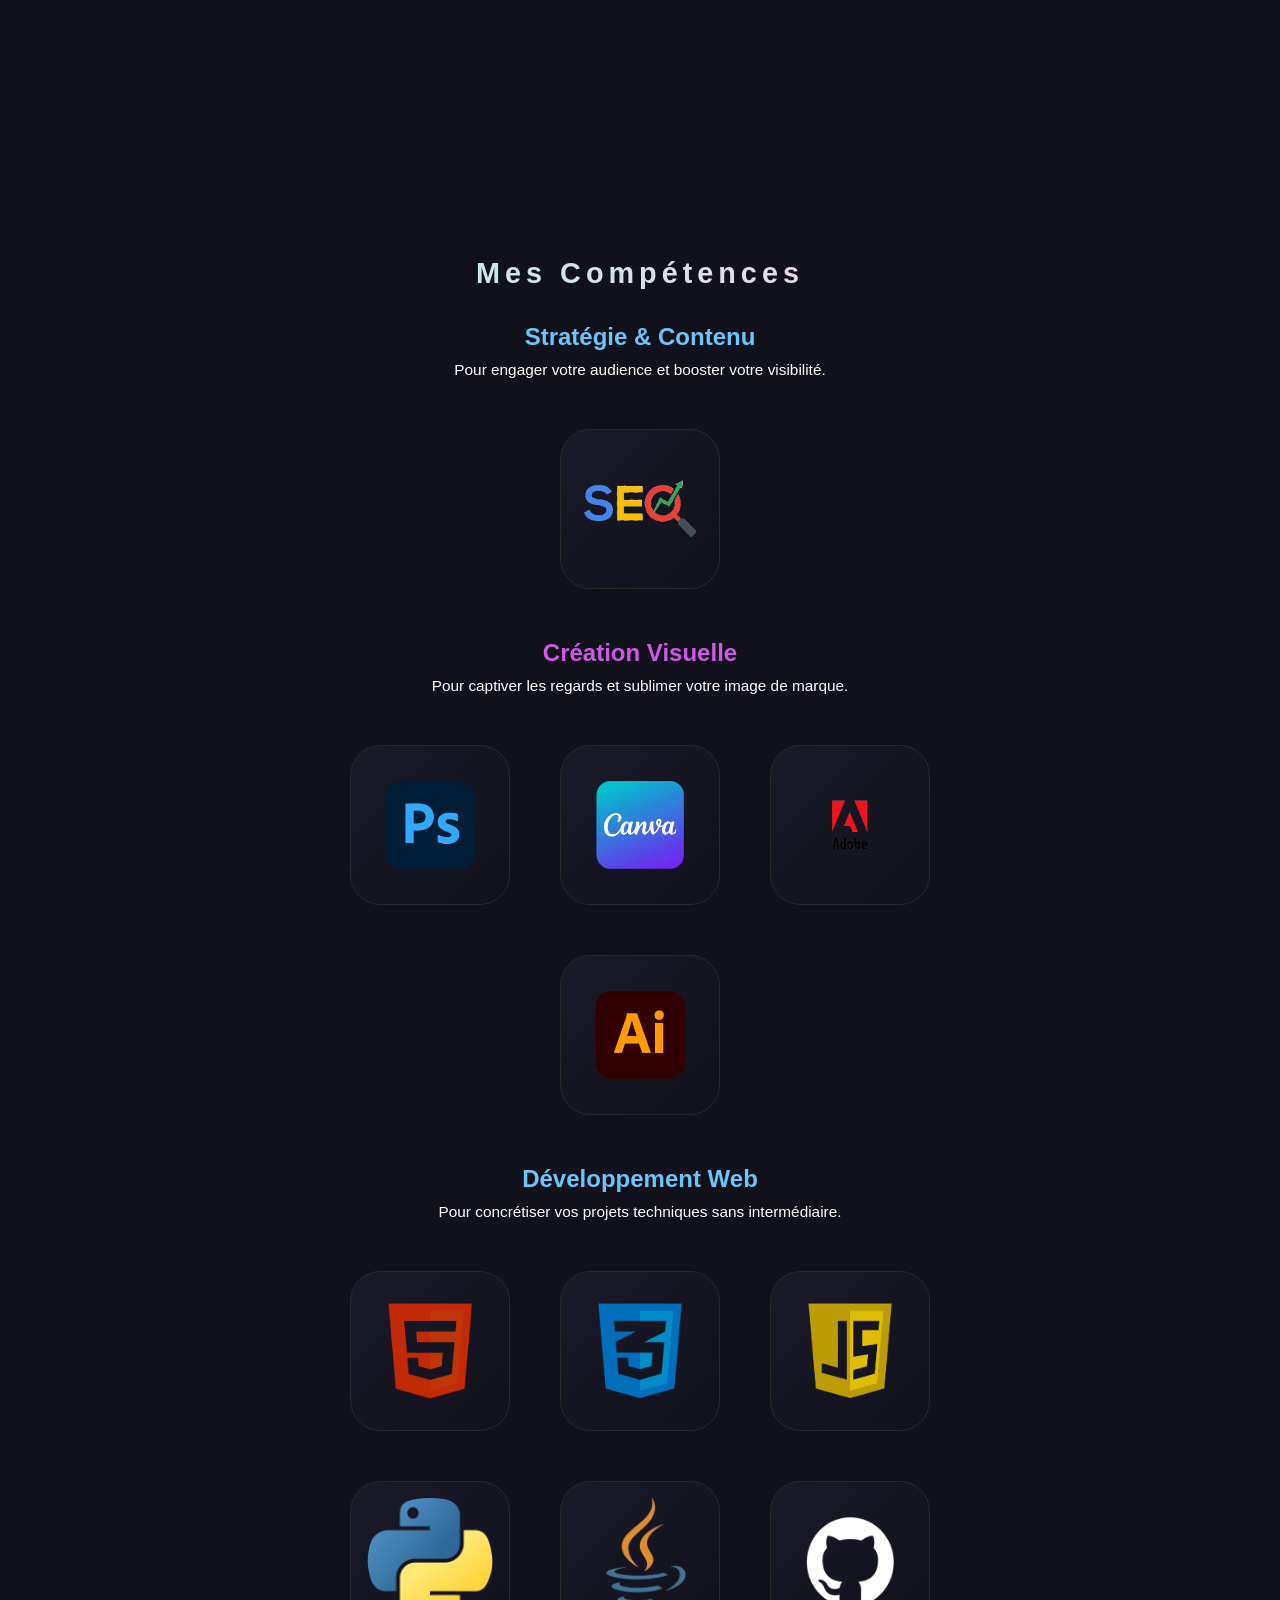
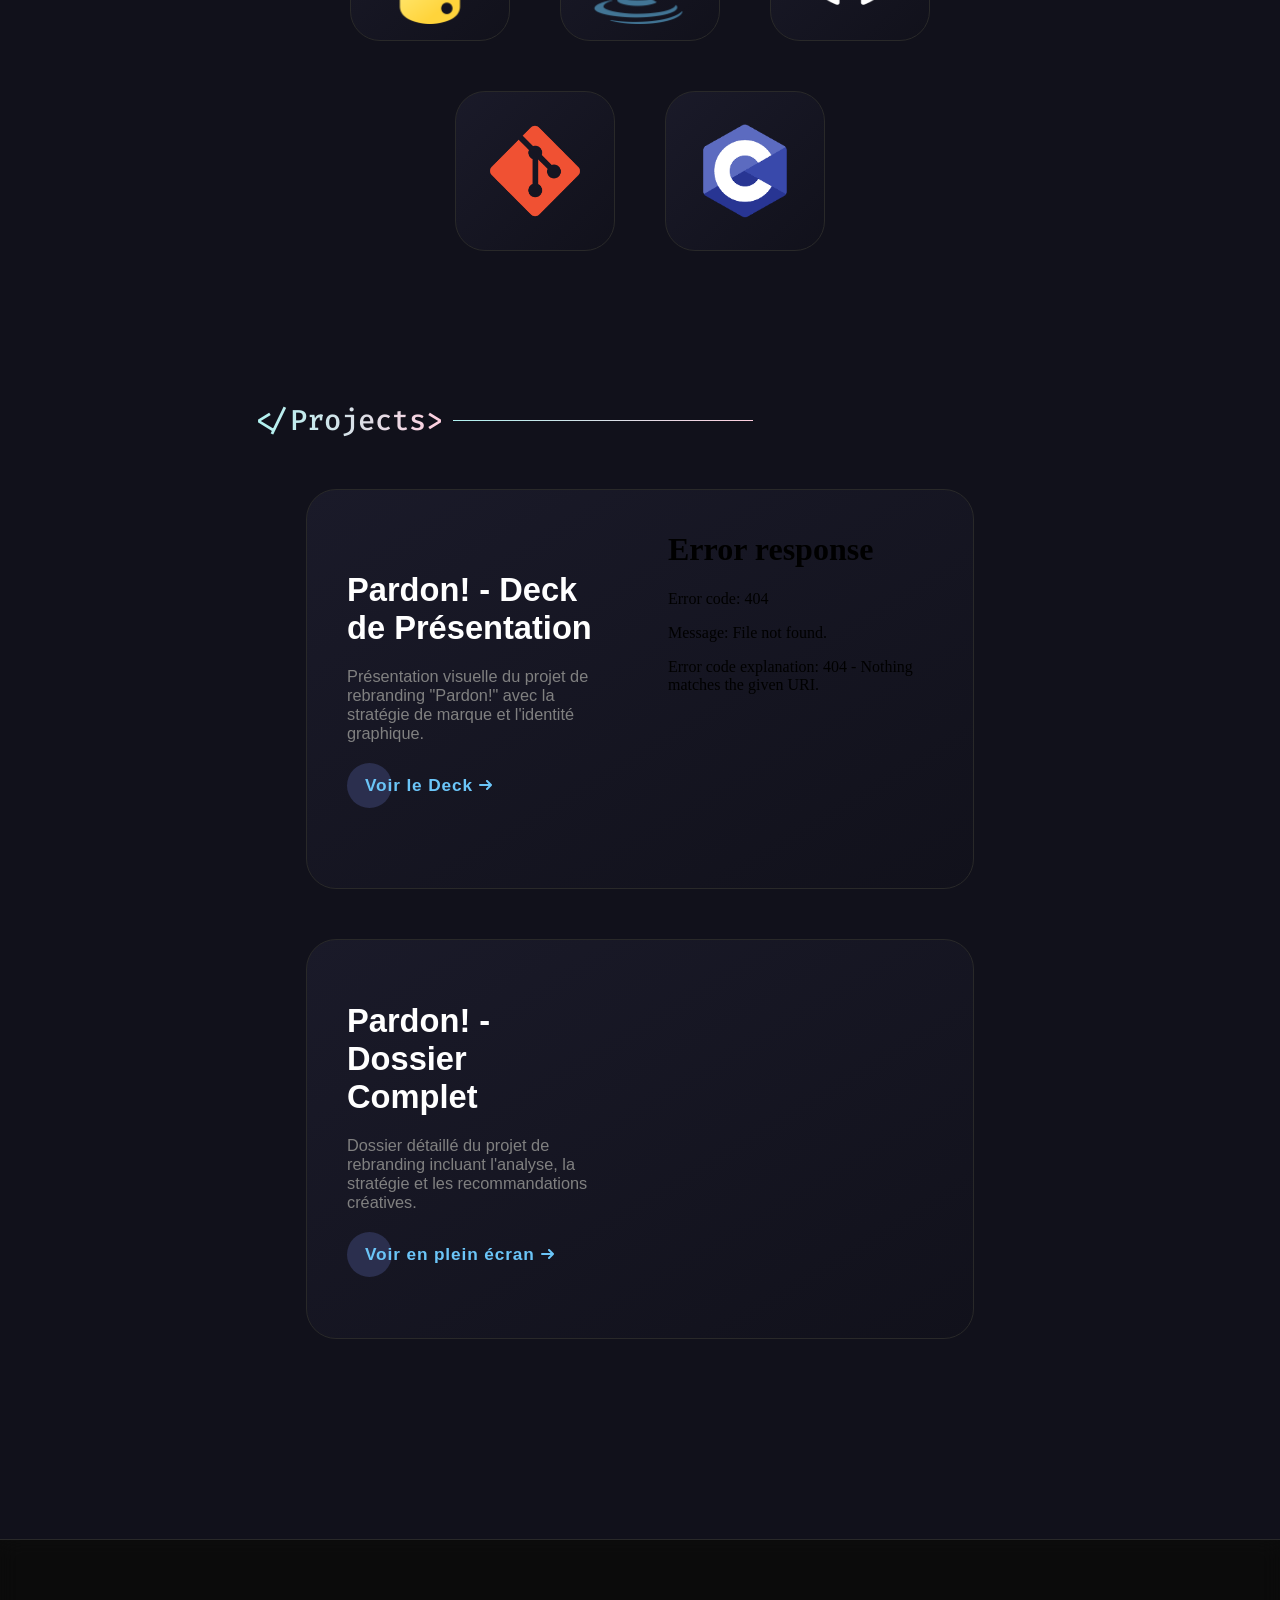
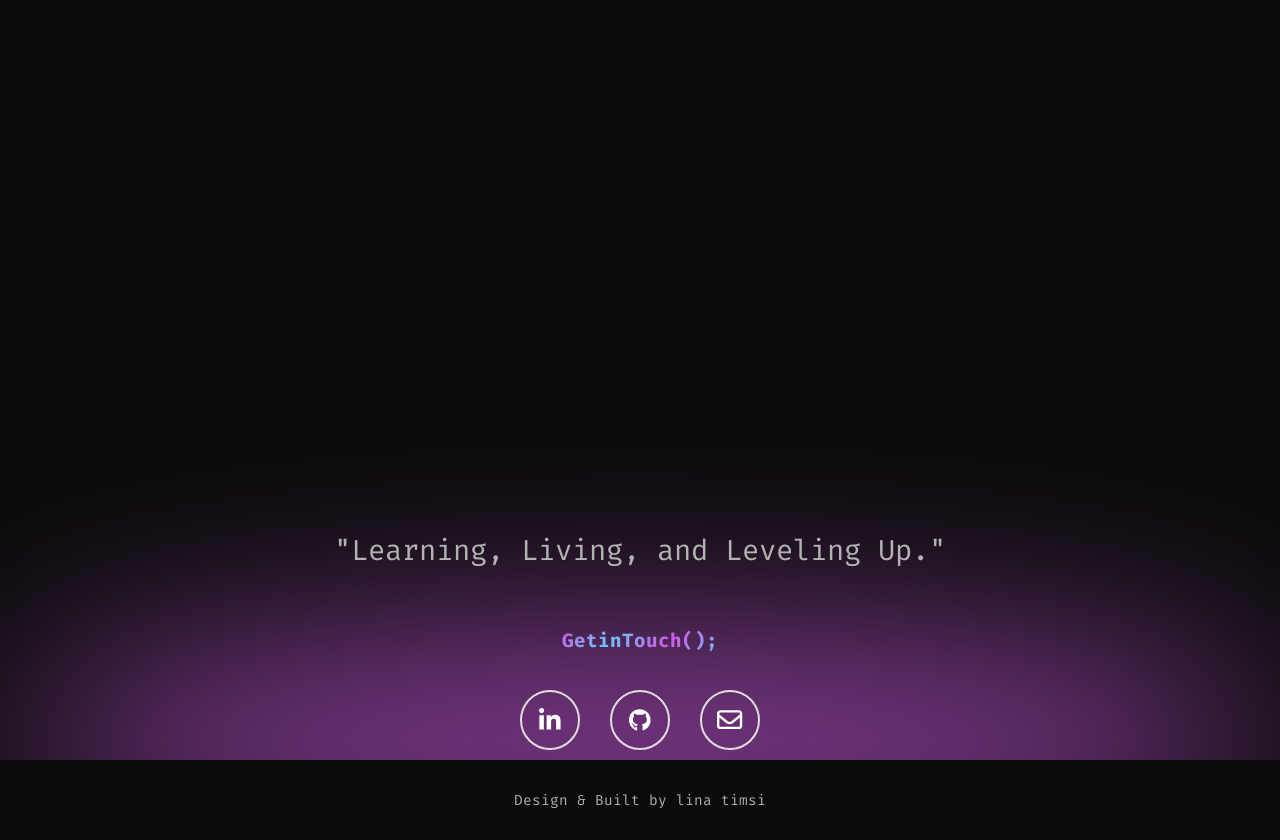
==== commit 24842706: "fix: correct GitHub Pages URL for Word document viewer" ====
--- a/index.html
+++ b/index.html
@@ -370,7 +370,7 @@
                   créatives.
                 </p>
                 <div class="project-buttons">
-                  <a href="https://view.officeapps.live.com/op/view.aspx?src=https://linatimsi.github.io/projects/Pardon!%20Lina%20TIMSI.docx"
+                  <a href="https://view.officeapps.live.com/op/view.aspx?src=https://lynatimsi.github.io/projects/Pardon!%20Lina%20TIMSI.docx"
                     target="_blank" class="cta">
                     <span>Voir en plein écran</span>
                     <svg width="15px" height="10px" viewBox="0 0 13 10">
@@ -383,7 +383,7 @@
               <div class="image-div"
                 style="padding: 20px; display: flex; align-items: center; justify-content: center;">
                 <iframe
-                  src="https://view.officeapps.live.com/op/embed.aspx?src=https://linatimsi.github.io/projects/Pardon!%20Lina%20TIMSI.docx"
+                  src="https://view.officeapps.live.com/op/embed.aspx?src=https://lynatimsi.github.io/projects/Pardon!%20Lina%20TIMSI.docx"
                   style="width: 100%; height: 100%; border: none; border-radius: 15px;"
                   title="Pardon! Dossier Complet"></iframe>
               </div>
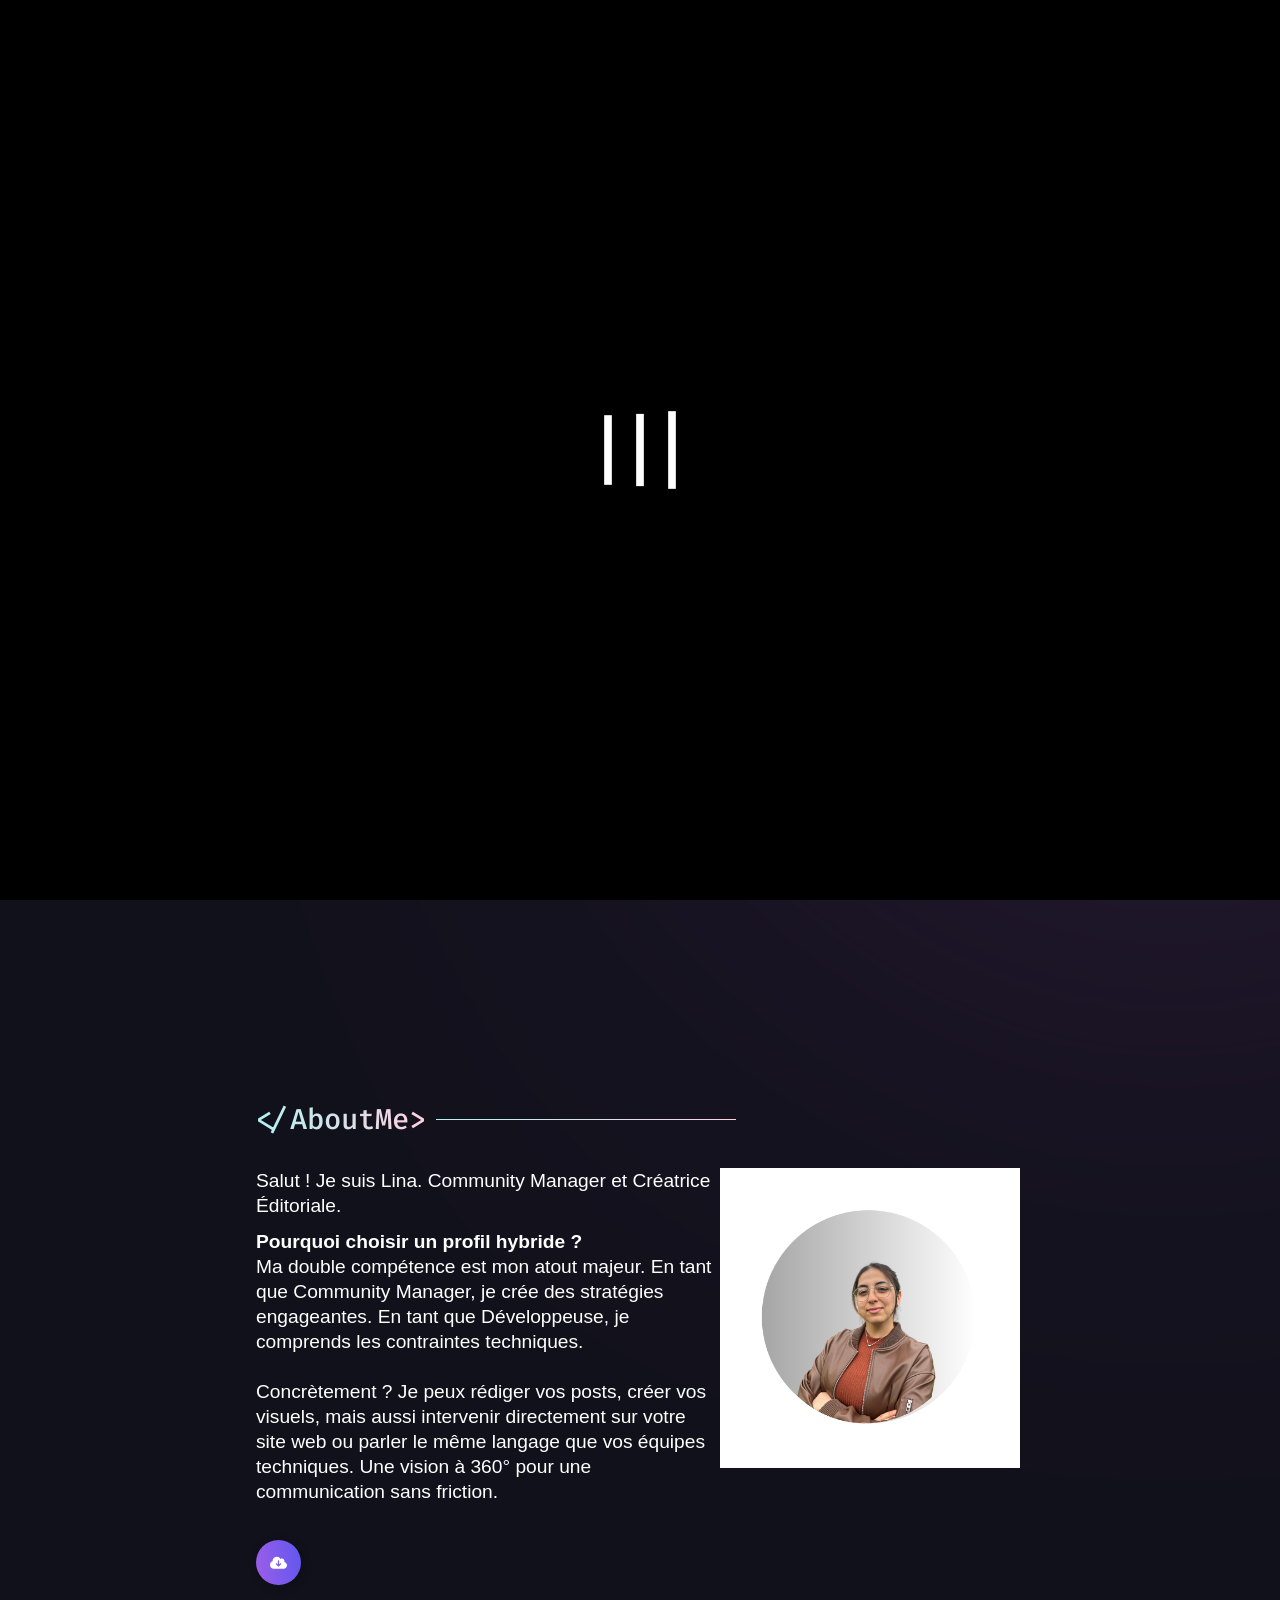
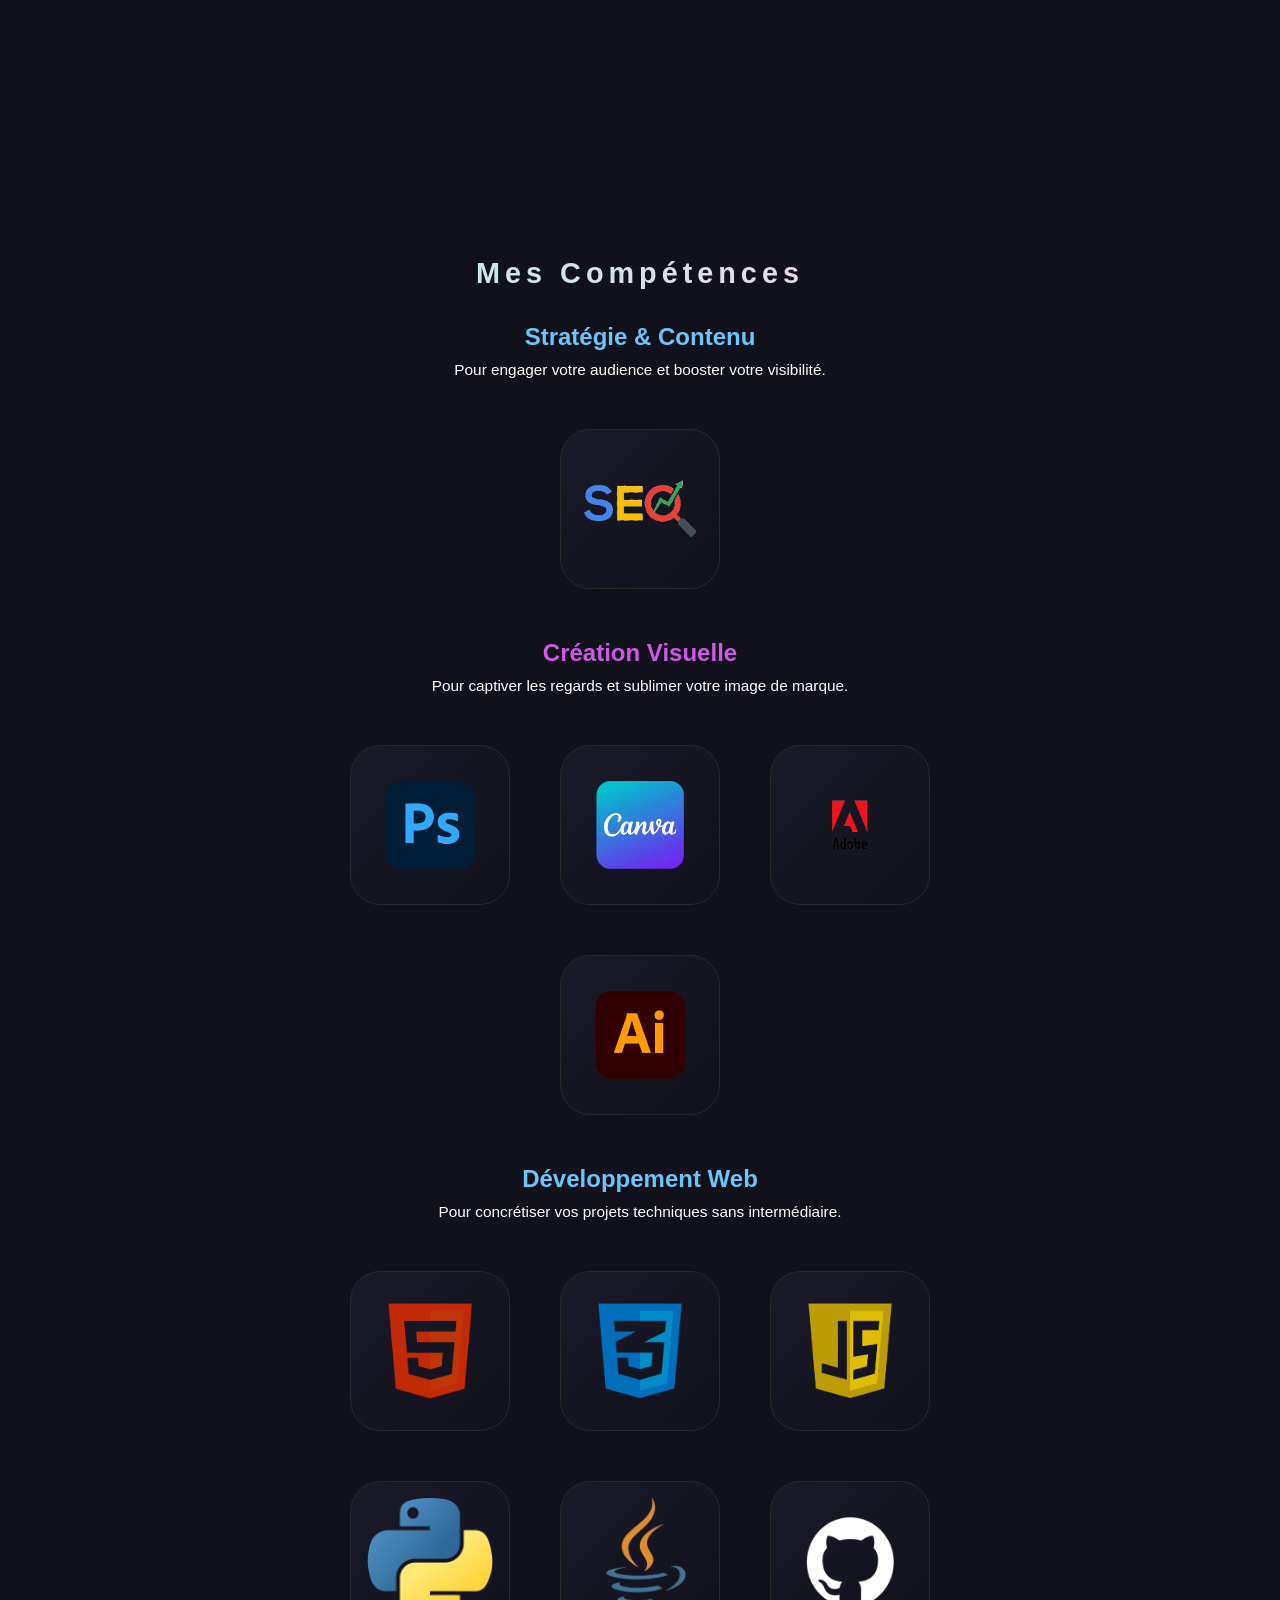
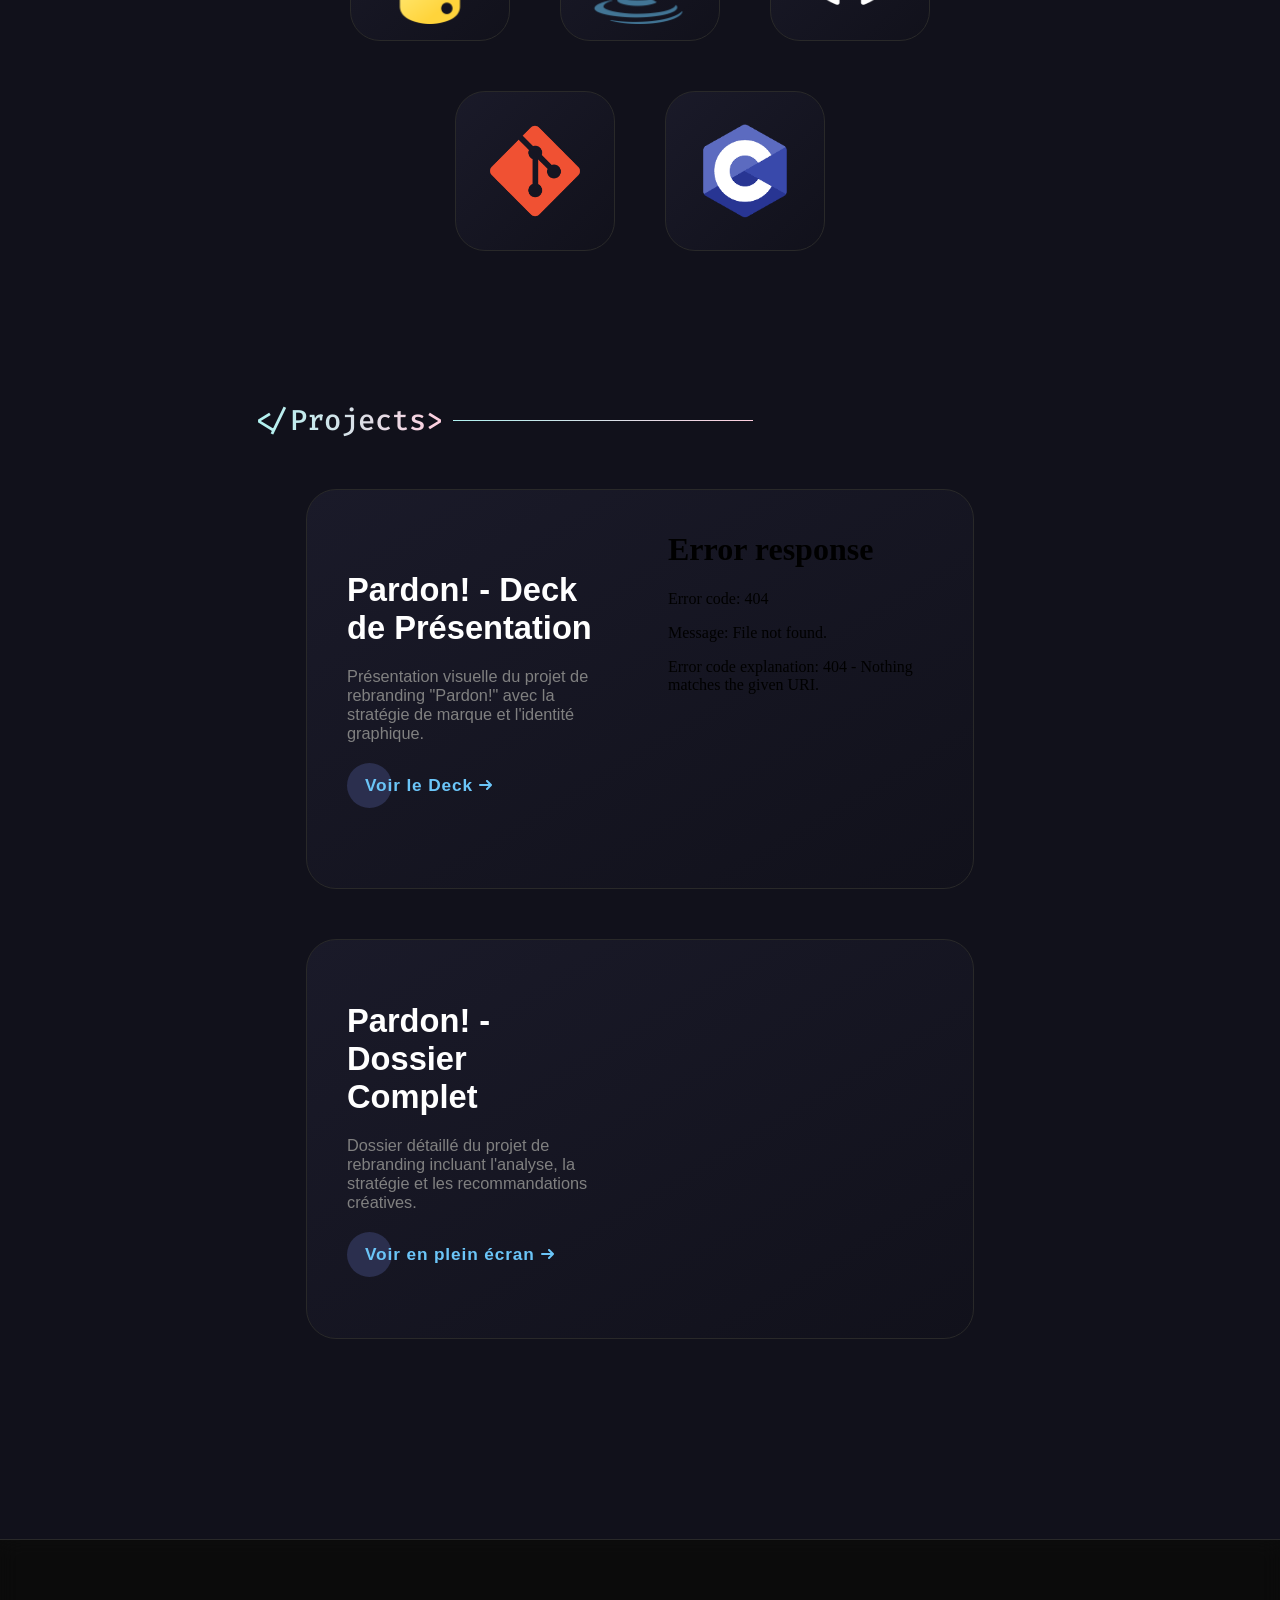
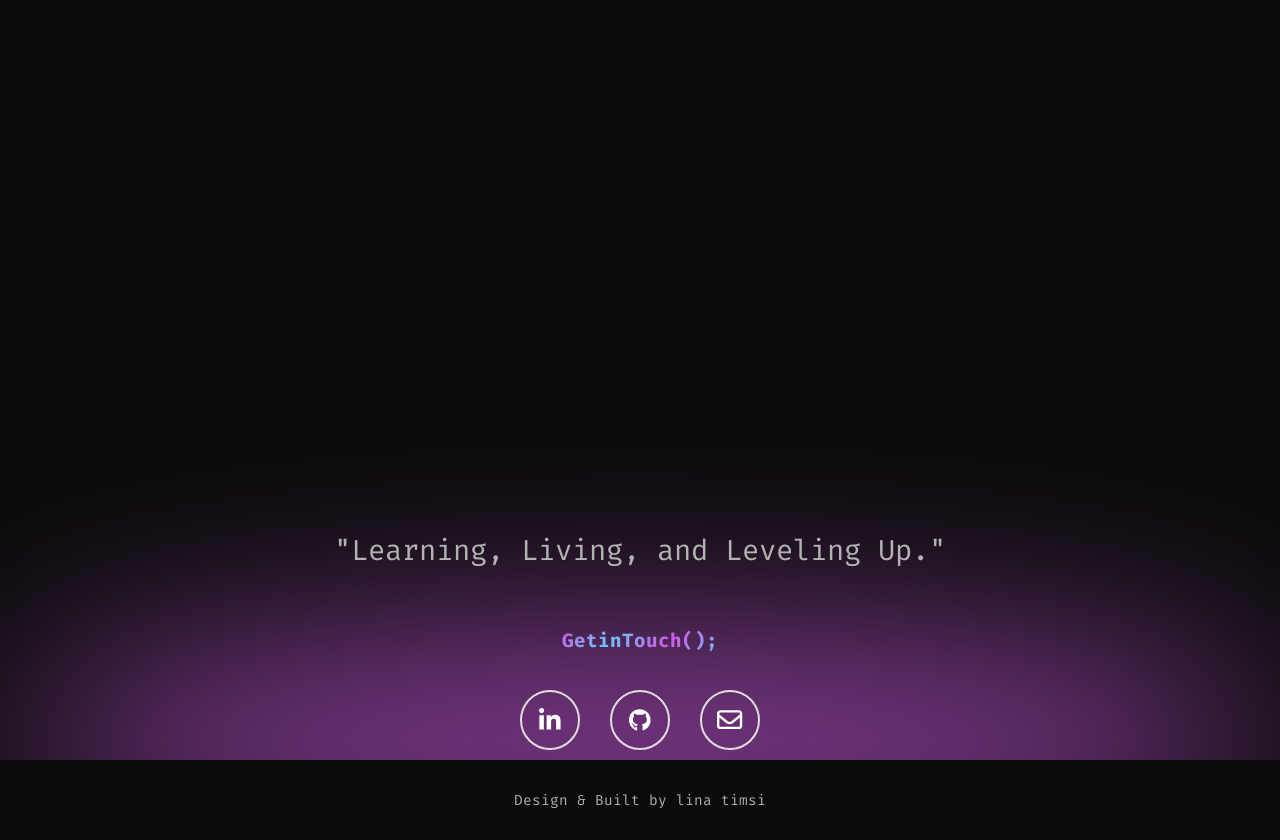
==== commit c6a4ca23: "add ser" ====
--- a/index.html
+++ b/index.html
@@ -1,33 +1,144 @@
 <!DOCTYPE html>
-<html lang="en">
+<html lang="fr">
 
 
 <head>
-
+  <!-- Primary Meta Tags -->
   <meta charset="UTF-8" />
   <meta http-equiv="X-UA-Compatible" content="IE=edge" />
   <meta name="viewport" content="width=device-width, initial-scale=1.0" />
-  <meta name="robots" content="index, follow" />
-  <meta name="theme-color" content="#000" />
+  <meta name="robots" content="index, follow, max-image-preview:large, max-snippet:-1, max-video-preview:-1" />
+  <meta name="googlebot" content="index, follow" />
+  <meta name="theme-color" content="#8000ff" />
+
+  <title>Lina Timsi | Community Manager & Développeuse Web à Paris</title>
+
   <meta name="description"
-    content="lina timsi | Portfolio, Visit and know about me & my projects/designs. I value simple content structure, clean design patterns, and thoughtful interactions." />
+    content="Lina Timsi - Community Manager & Développeuse Web freelance à Paris. Experte en stratégie social media, création de contenu, SEO et développement web. Profil hybride créatif et technique pour vos projets digitaux." />
+
   <meta name="keywords"
-    content="lina timsi,lina timsi portfolio,lina timsi Portfolio,lina timsi site,lina timsi Site,lina timsi me,lina timsi web,lina timsi github,vinodjangid site,vinodjangid uiverse,uiverse,lina timsi uiverse,lina timsi frontend developer,frontend developer,lina timsi jaipur,vinod jaipur" />
-  <meta name="author" content="lina timsi" />
-  <meta property="og:image" content="https://www.vinodjangid.site/src/png/Preview-card-min.png" />
-  <meta property="og:title" content="lina timsi | Portfolio" />
+    content="Lina Timsi, Community Manager Paris, Community Manager freelance, Développeuse Web, Social Media Manager, Créatrice de contenu, SEO, Stratégie digitale, Gestion réseaux sociaux, Content Manager, Freelance Paris, Webmaster, Instagram, LinkedIn, Facebook, TikTok, Création visuelle, Photoshop, Canva, Illustrator, HTML CSS JavaScript, Portfolio Community Manager" />
+
+  <meta name="author" content="Lina Timsi" />
+  <link rel="canonical" href="https://lynatimsi.github.io/" />
+
+  <!-- Open Graph / Facebook -->
+  <meta property="og:type" content="website" />
+  <meta property="og:url" content="https://lynatimsi.github.io/" />
+  <meta property="og:title" content="Lina Timsi | Community Manager & Développeuse Web" />
   <meta property="og:description"
-    content="Hi! My name is lina. I'm a web developer and digital visual artist. Visit and know about me & my projects/designs. I value simple content structure, clean design patterns, and thoughtful interactions." />
-
-  <meta property="og:site_name" content="lina timsi Portfolio" />
-
-  <meta name="twitter:site" content="@Portfolio" />
-  <meta name="twitter:card" content="summary" />
-  <meta name="twitter:title" content="lina timsi | Portfolio" />
+    content="Community Manager & Développeuse Web freelance à Paris. Je combine créativité éditoriale et expertise technique pour donner vie à vos projets digitaux." />
+  <meta property="og:image" content="https://lynatimsi.github.io/src/webp/ph%20cv.png" />
+  <meta property="og:image:width" content="1200" />
+  <meta property="og:image:height" content="630" />
+  <meta property="og:site_name" content="Lina Timsi Portfolio" />
+  <meta property="og:locale" content="fr_FR" />
+
+  <!-- Twitter Card -->
+  <meta name="twitter:card" content="summary_large_image" />
+  <meta name="twitter:url" content="https://lynatimsi.github.io/" />
+  <meta name="twitter:title" content="Lina Timsi | Community Manager & Développeuse Web" />
   <meta name="twitter:description"
-    content="Hi! My name is lina. I'm a web developer and digital visual artist. Visit and know about me & my projects/designs. I value simple content structure, clean design patterns, and thoughtful interactions." />
-  <title>lina timsi | Portfolio</title>
-  <link rel="icon" type="image/x-icon" href="src/png/main-favicon.png" />
+    content="Community Manager & Développeuse Web freelance à Paris. Profil hybride créatif et technique pour vos projets digitaux." />
+  <meta name="twitter:image" content="https://lynatimsi.github.io/src/webp/ph%20cv.png" />
+  <meta name="twitter:creator" content="@LinaTimsi" />
+
+  <!-- Additional SEO Meta Tags -->
+  <meta name="geo.region" content="FR-75" />
+  <meta name="geo.placename" content="Paris" />
+  <meta name="geo.position" content="48.8566;2.3522" />
+  <meta name="ICBM" content="48.8566, 2.3522" />
+
+  <!-- Structured Data - Person/Professional -->
+  <script type="application/ld+json">
+  {
+    "@context": "https://schema.org",
+    "@type": "Person",
+    "name": "Lina Timsi",
+    "url": "https://lynatimsi.github.io/",
+    "image": "https://lynatimsi.github.io/src/webp/ph%20cv.png",
+    "jobTitle": ["Community Manager", "Développeuse Web", "Créatrice de Contenu"],
+    "description": "Community Manager & Développeuse Web freelance à Paris. Experte en stratégie social media, création de contenu et développement web.",
+    "address": {
+      "@type": "PostalAddress",
+      "addressLocality": "Paris",
+      "addressCountry": "FR"
+    },
+    "email": "linatimsi73@gmail.com",
+    "sameAs": [
+      "https://www.linkedin.com/in/timsi-lina-042540222/",
+      "https://github.com/Lynatimsi"
+    ],
+    "knowsAbout": [
+      "Community Management",
+      "Social Media Marketing",
+      "Content Creation",
+      "SEO",
+      "Web Development",
+      "Graphic Design",
+      "Photoshop",
+      "Canva",
+      "Adobe Creative Suite",
+      "HTML",
+      "CSS",
+      "JavaScript",
+      "Python"
+    ]
+  }
+  </script>
+
+  <!-- Structured Data - WebSite -->
+  <script type="application/ld+json">
+  {
+    "@context": "https://schema.org",
+    "@type": "WebSite",
+    "name": "Lina Timsi Portfolio",
+    "url": "https://lynatimsi.github.io/",
+    "description": "Portfolio de Lina Timsi - Community Manager & Développeuse Web freelance à Paris",
+    "author": {
+      "@type": "Person",
+      "name": "Lina Timsi"
+    },
+    "inLanguage": "fr-FR"
+  }
+  </script>
+
+  <!-- Structured Data - Professional Service -->
+  <script type="application/ld+json">
+  {
+    "@context": "https://schema.org",
+    "@type": "ProfessionalService",
+    "name": "Lina Timsi - Community Manager & Développeuse Web",
+    "description": "Services de Community Management, création de contenu et développement web freelance",
+    "url": "https://lynatimsi.github.io/",
+    "telephone": "",
+    "email": "linatimsi73@gmail.com",
+    "address": {
+      "@type": "PostalAddress",
+      "addressLocality": "Paris",
+      "addressCountry": "FR"
+    },
+    "areaServed": {
+      "@type": "Country",
+      "name": "France"
+    },
+    "serviceType": [
+      "Community Management",
+      "Social Media Management",
+      "Content Creation",
+      "Web Development",
+      "SEO Optimization",
+      "Graphic Design"
+    ]
+  }
+  </script>
+
+  <link rel="icon" type="image/png" href="src/webp/ph%20cv.png" />
+
+  <!-- Preconnect for performance -->
+  <link rel="preconnect" href="https://fonts.googleapis.com" />
+  <link rel="preconnect" href="https://fonts.gstatic.com" crossorigin />
+
   <!-- aos cdn -->
   <link rel="stylesheet" href="https://unpkg.com/aos@next/dist/aos.css" />
   <!-- stylesheet -->
@@ -35,6 +146,7 @@
   <!-- google fonts-->
   <link rel="stylesheet"
     href="https://fonts.googleapis.com/css2?family=Passions+Conflict&family=Orbitron&family=Fira+Code&family=Six+Caps" />
+</head>
 
 <body class="body">
   <audio loop="" id="audioPlayer" style="display: none">
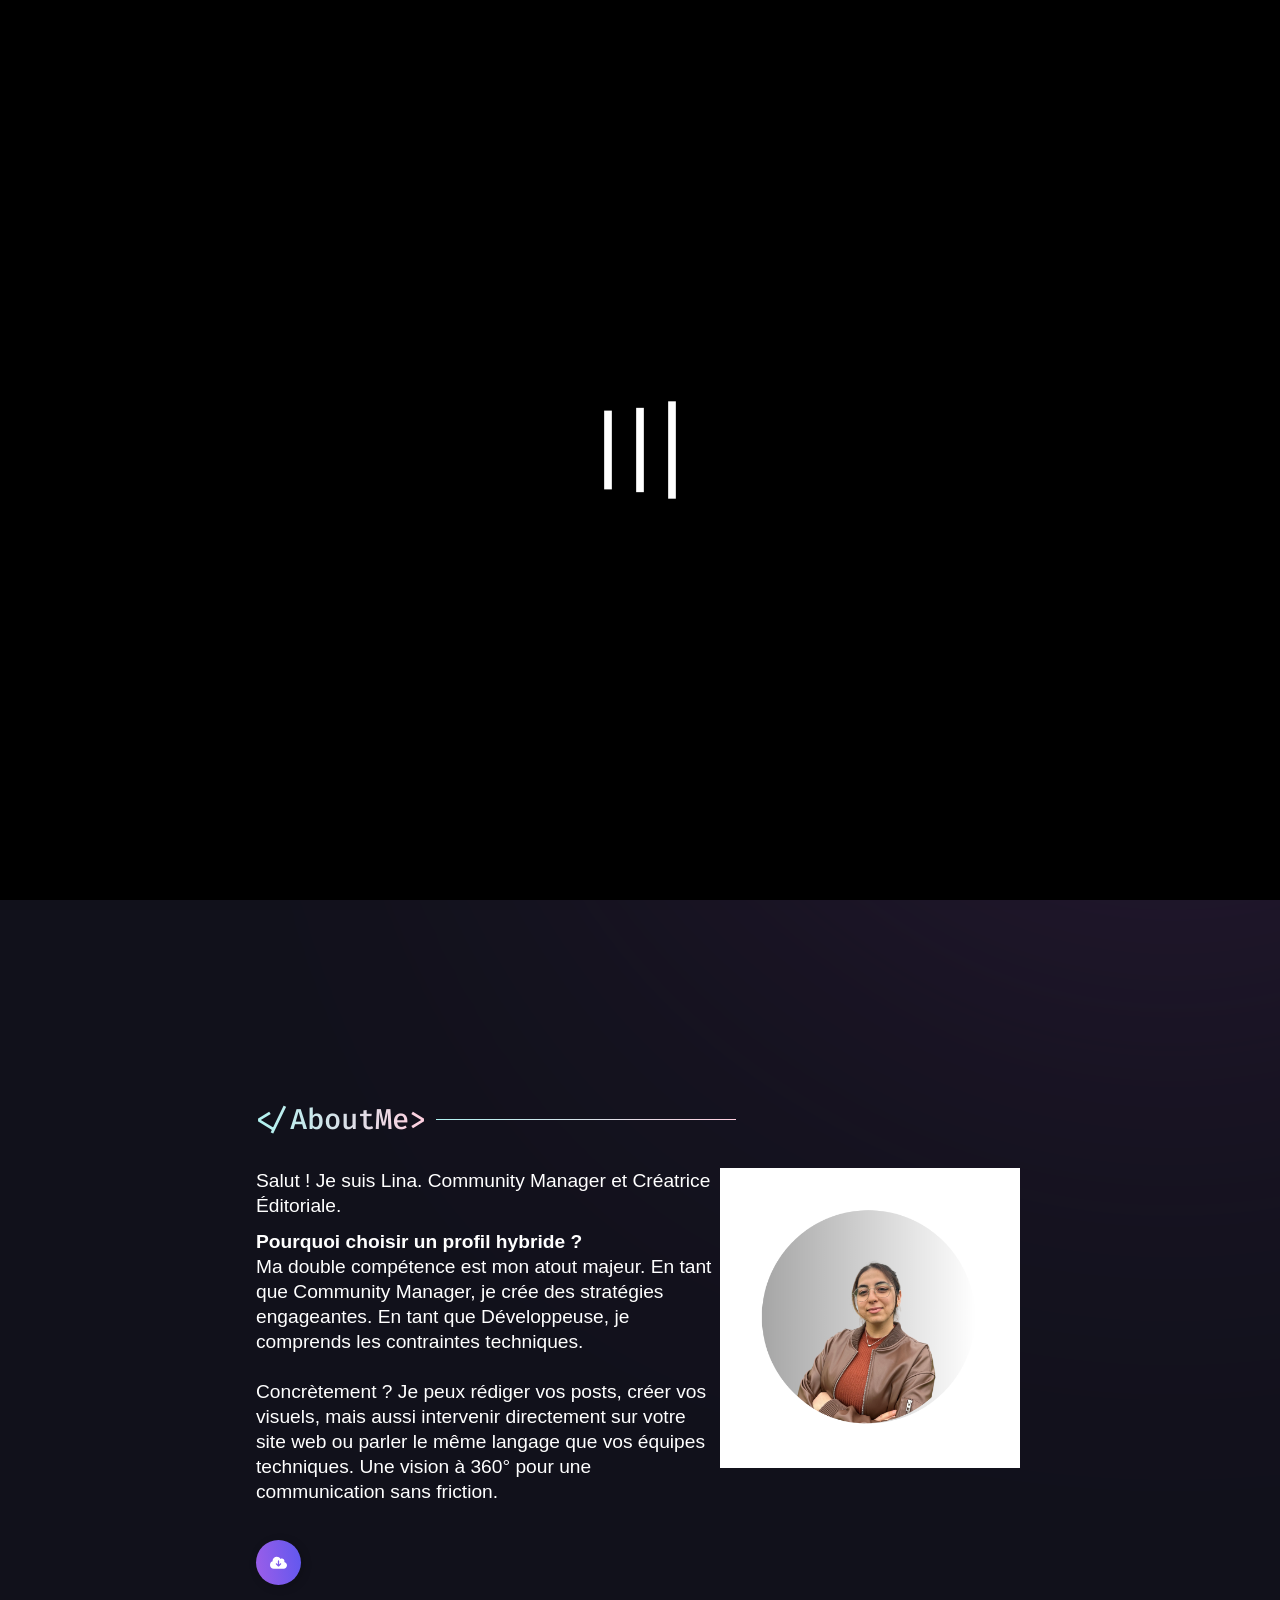
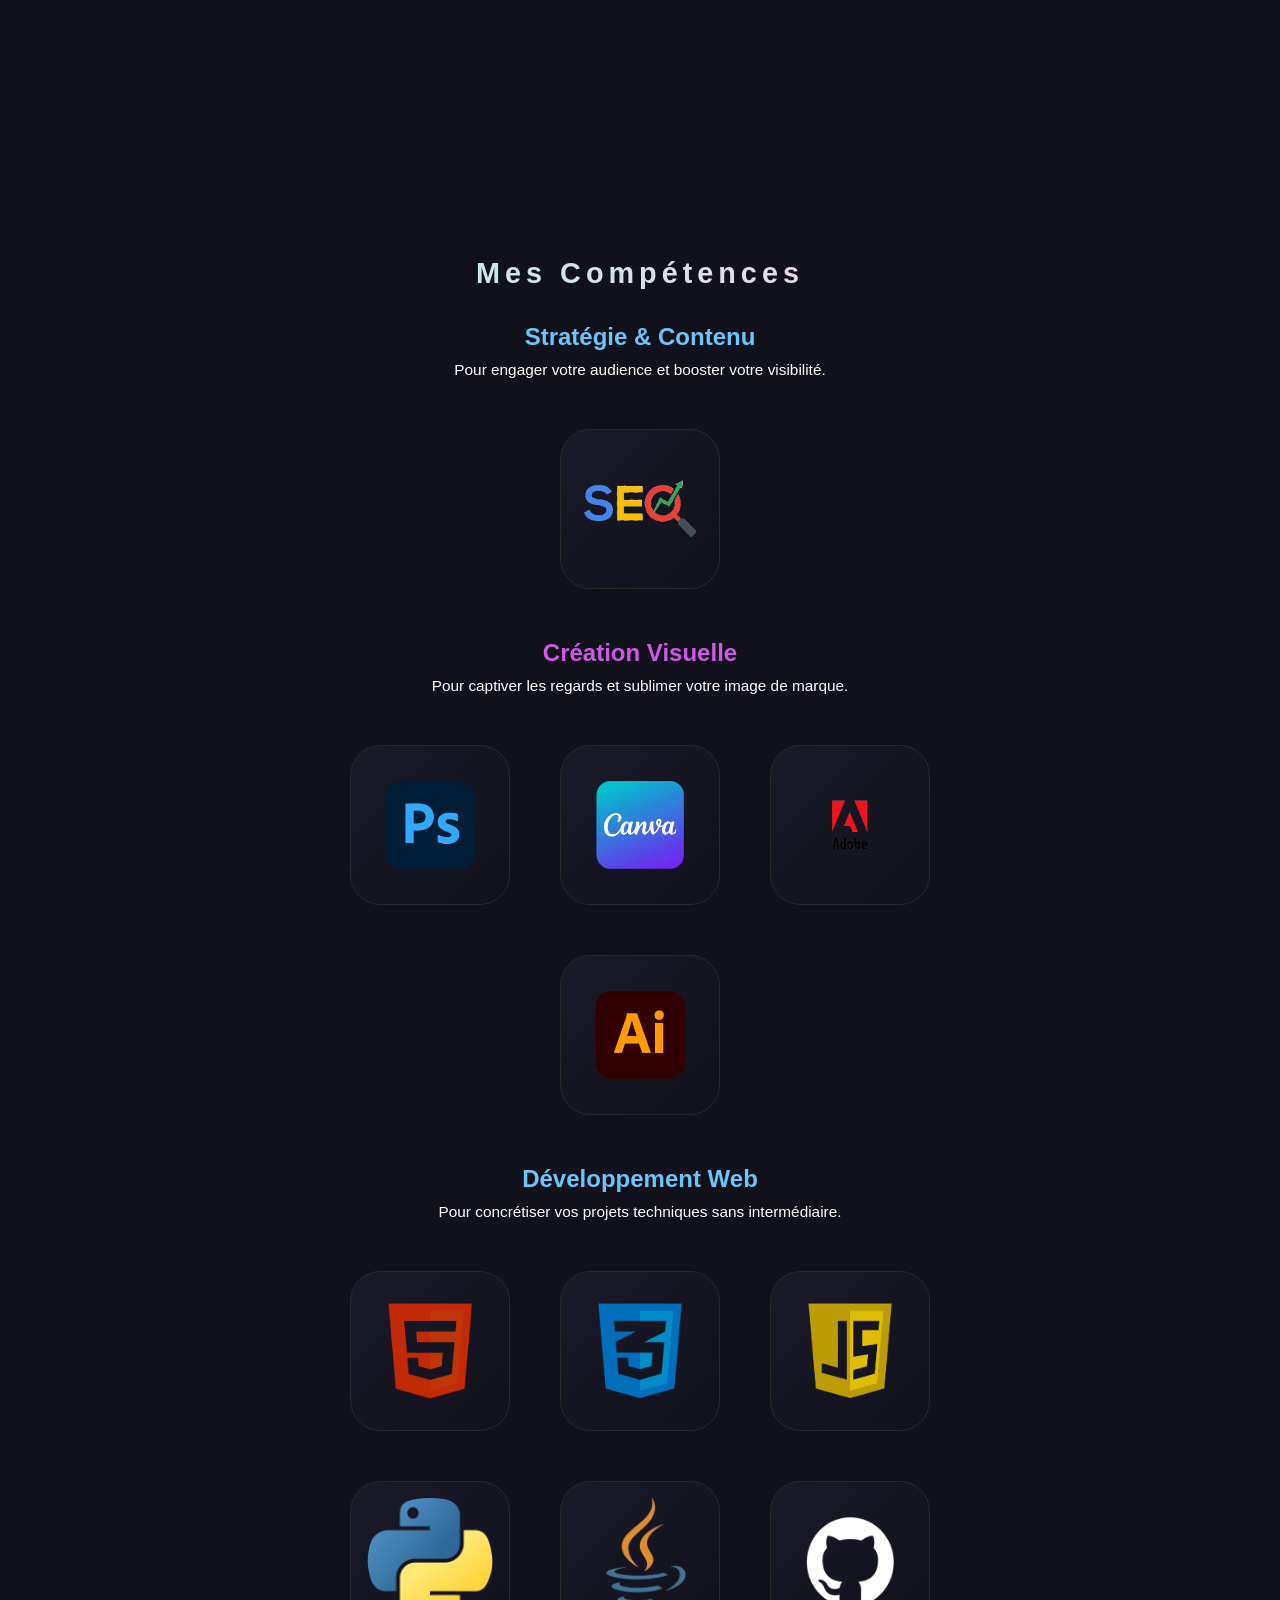
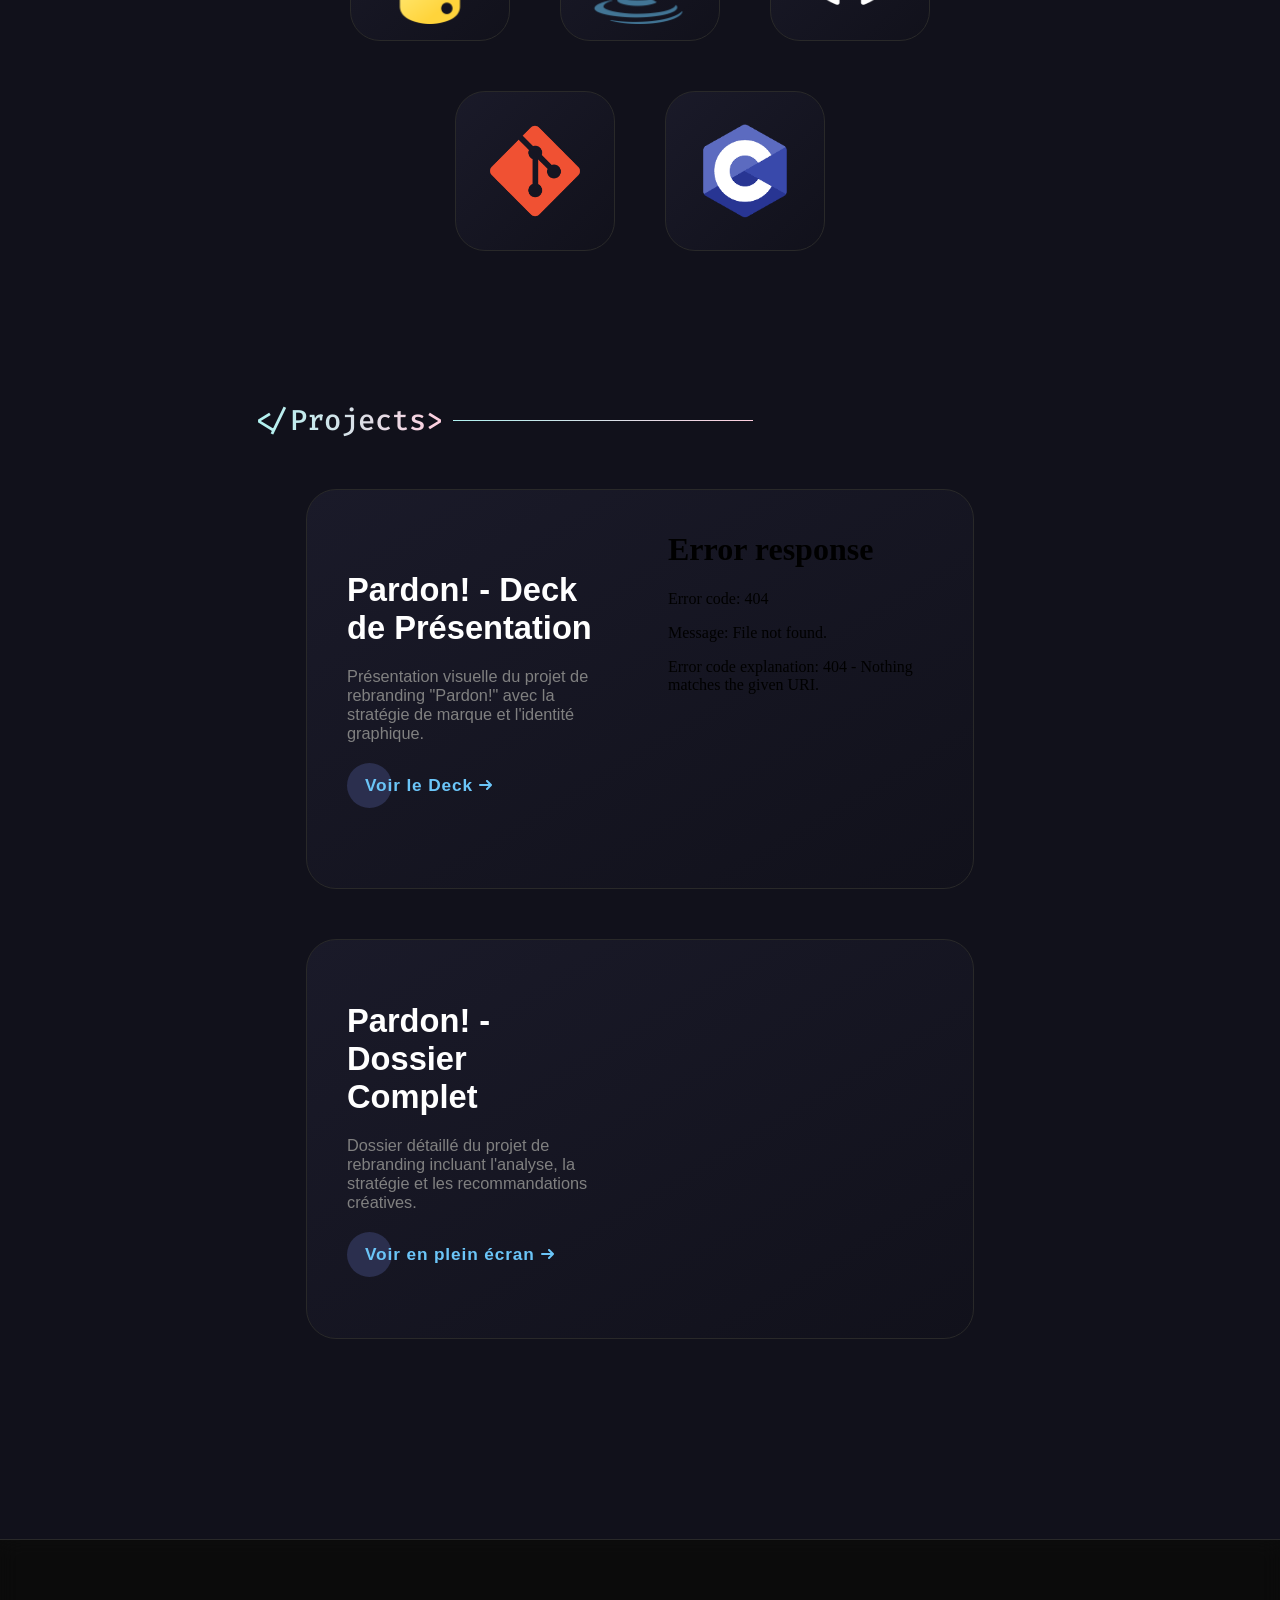
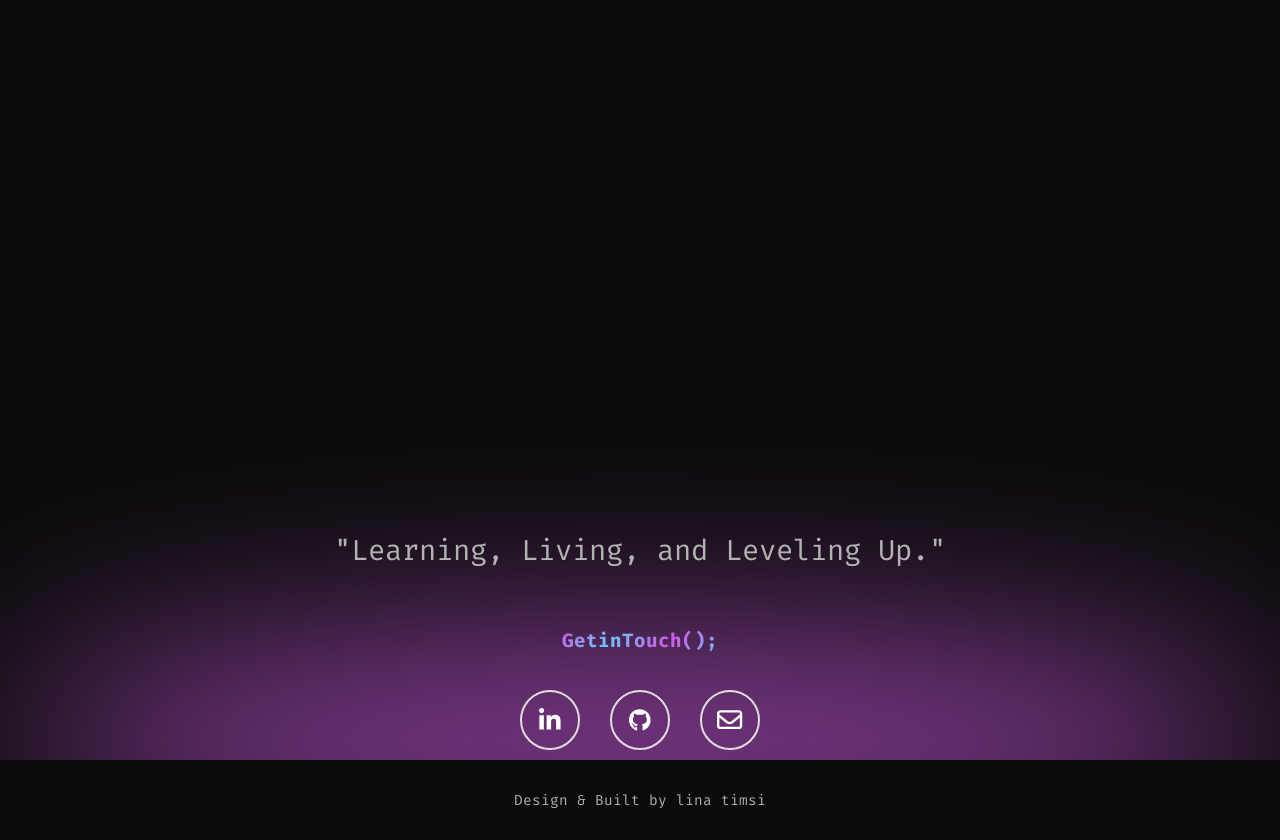
==== commit fd02702d: "add seo" ====
--- a/index.html
+++ b/index.html
@@ -42,7 +42,7 @@
     content="Community Manager & Développeuse Web freelance à Paris. Profil hybride créatif et technique pour vos projets digitaux." />
   <meta name="twitter:image" content="https://lynatimsi.github.io/src/webp/ph%20cv.png" />
   <meta name="twitter:creator" content="@LinaTimsi" />
-
+  <meta name="google-site-verification" content="EM8HQTKqTUtjFhobGI3lx7uXQGDcwN8dR-zlg4agWKQ" />
   <!-- Additional SEO Meta Tags -->
   <meta name="geo.region" content="FR-75" />
   <meta name="geo.placename" content="Paris" />
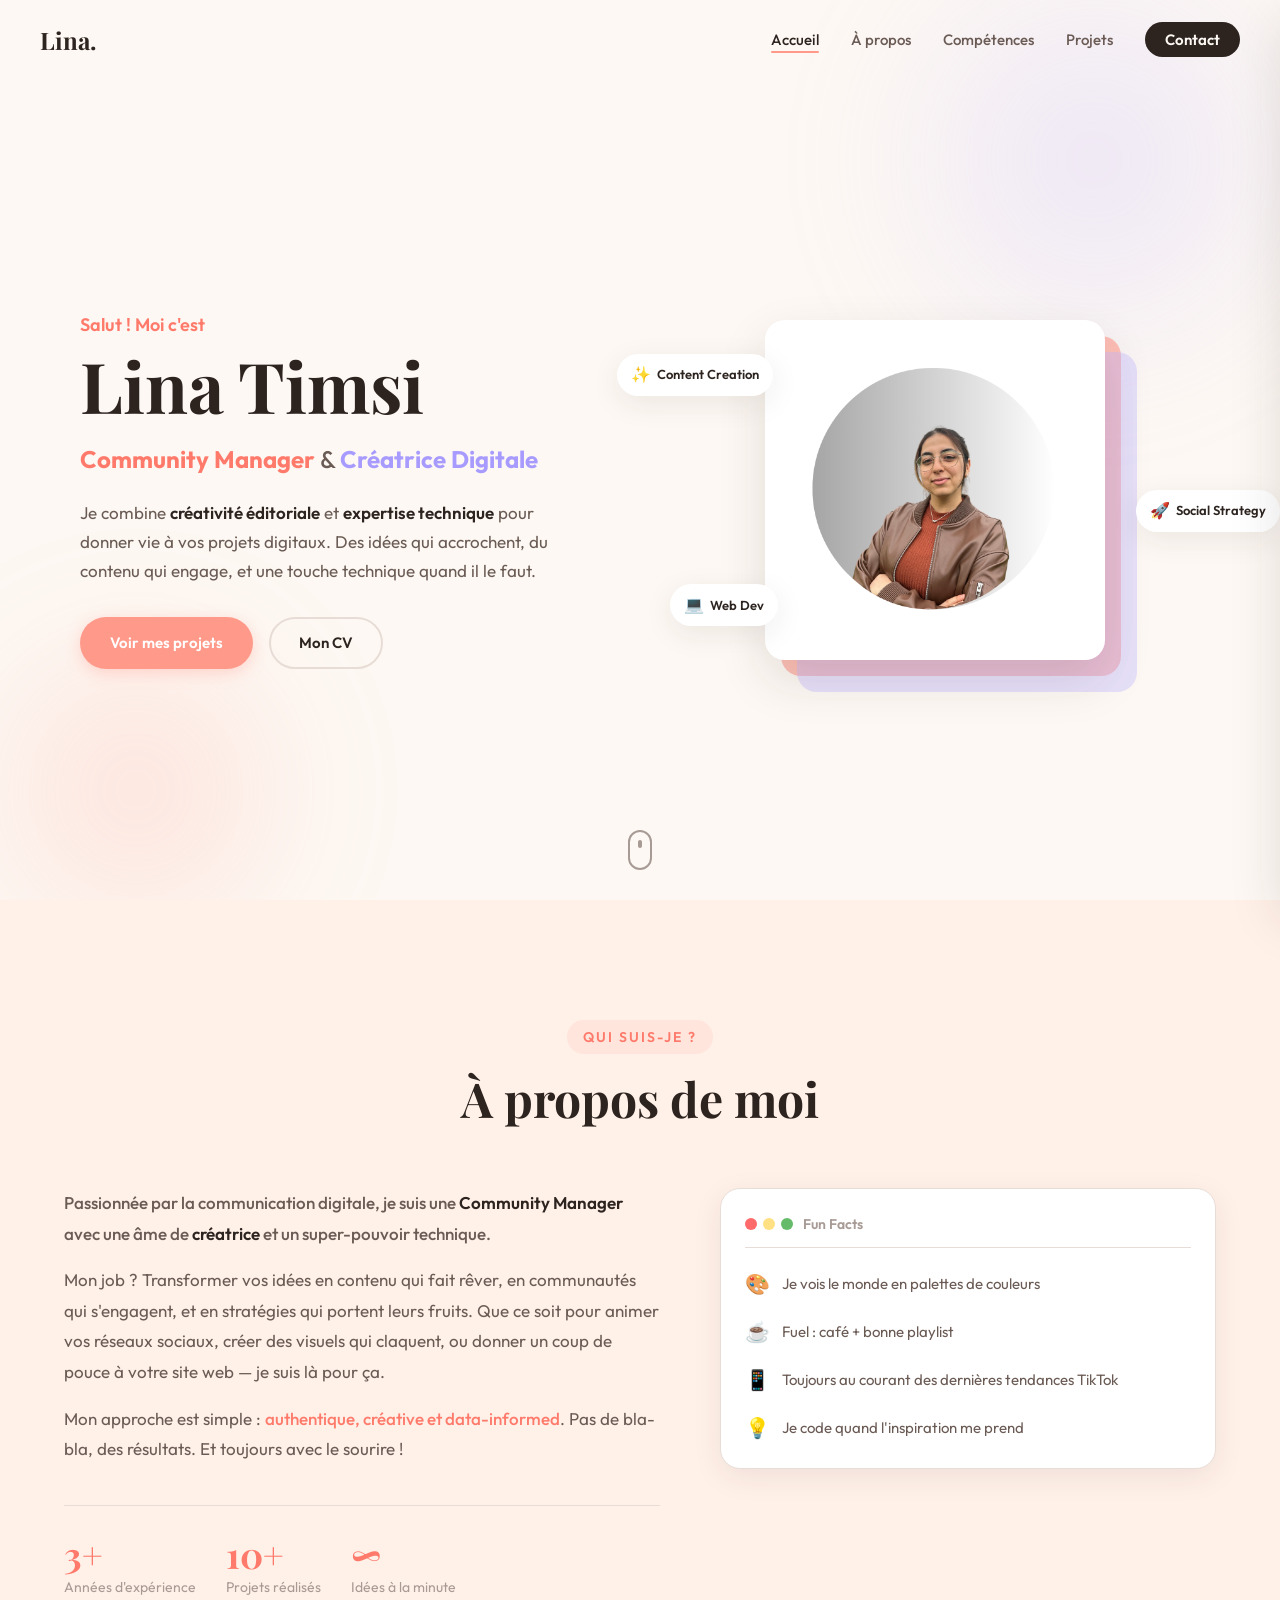
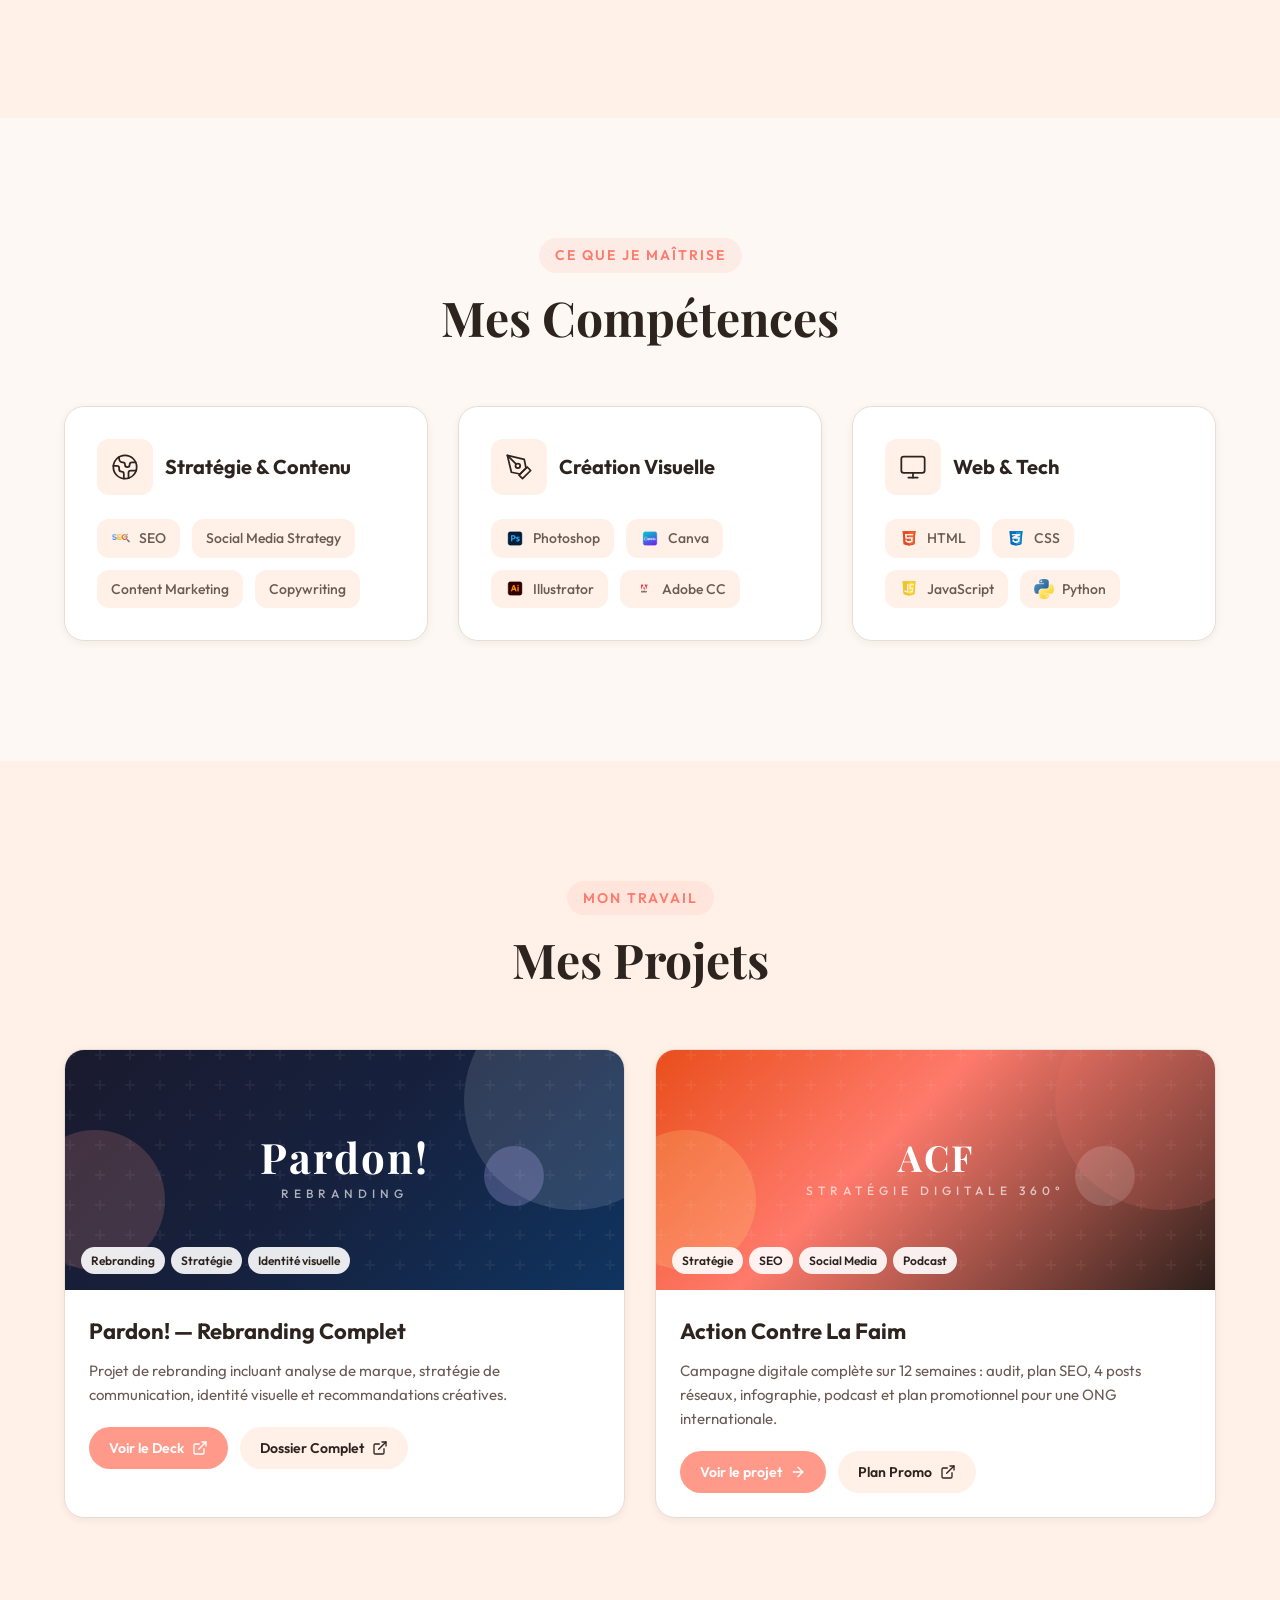
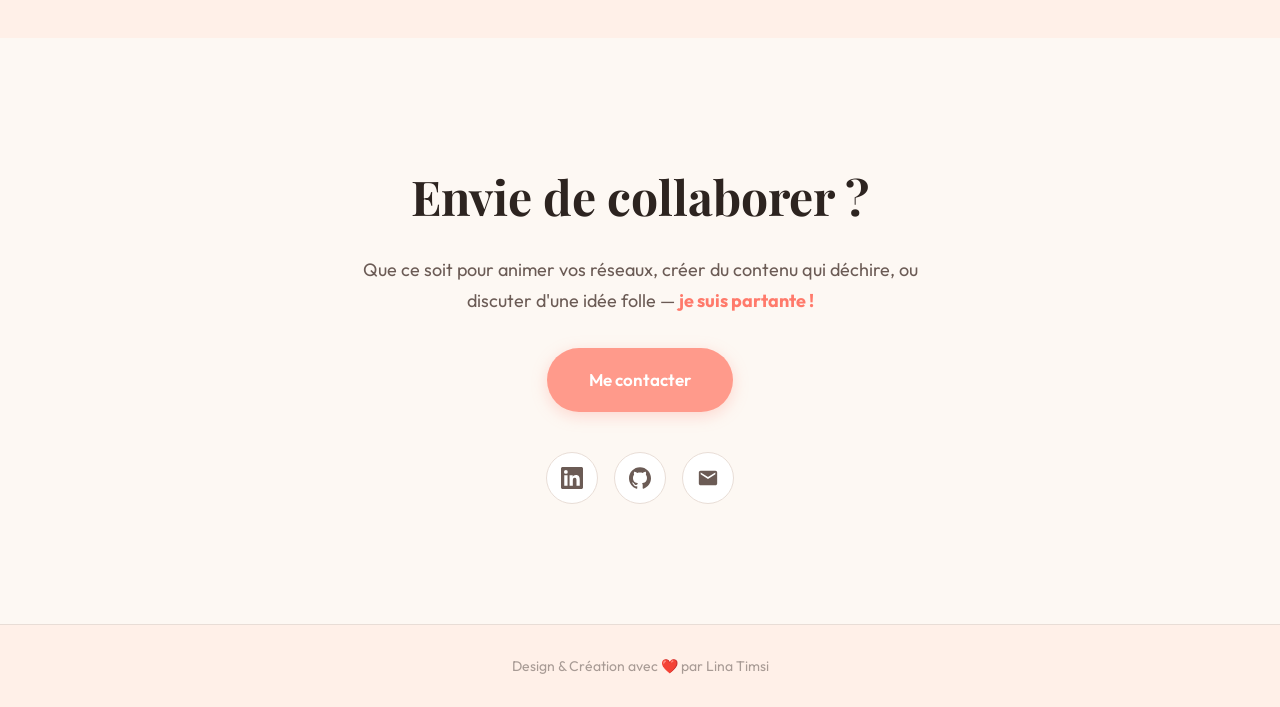
==== commit 232fad8b: "Ajout du projet Action Contre La Faim avec lecteur PDF intégré et previews - Page projet dédiée avec" ====
--- a/index.html
+++ b/index.html
@@ -1,33 +1,29 @@
 <!DOCTYPE html>
 <html lang="fr">
 
-
 <head>
-  <!-- Primary Meta Tags -->
   <meta charset="UTF-8" />
   <meta http-equiv="X-UA-Compatible" content="IE=edge" />
   <meta name="viewport" content="width=device-width, initial-scale=1.0" />
   <meta name="robots" content="index, follow, max-image-preview:large, max-snippet:-1, max-video-preview:-1" />
   <meta name="googlebot" content="index, follow" />
-  <meta name="theme-color" content="#8000ff" />
-
-  <title>Lina Timsi | Community Manager & Développeuse Web à Paris</title>
+  <meta name="theme-color" content="#FF9A8B" />
+
+  <title>Lina Timsi | Community Manager & Créatrice Digitale à Paris</title>
 
   <meta name="description"
-    content="Lina Timsi - Community Manager & Développeuse Web freelance à Paris. Experte en stratégie social media, création de contenu, SEO et développement web. Profil hybride créatif et technique pour vos projets digitaux." />
-
+    content="Lina Timsi - Community Manager & Créatrice Digitale freelance à Paris. Stratégie social media, création de contenu, branding et développement web. Profil hybride créatif et technique pour vos projets digitaux." />
   <meta name="keywords"
-    content="Lina Timsi, Community Manager Paris, Community Manager freelance, Développeuse Web, Social Media Manager, Créatrice de contenu, SEO, Stratégie digitale, Gestion réseaux sociaux, Content Manager, Freelance Paris, Webmaster, Instagram, LinkedIn, Facebook, TikTok, Création visuelle, Photoshop, Canva, Illustrator, HTML CSS JavaScript, Portfolio Community Manager" />
-
+    content="Lina Timsi, Community Manager Paris, Community Manager freelance, Créatrice de contenu, Social Media Manager, SEO, Stratégie digitale, Création visuelle, Canva, Photoshop, Illustrator, HTML CSS, Portfolio Community Manager" />
   <meta name="author" content="Lina Timsi" />
   <link rel="canonical" href="https://lynatimsi.github.io/" />
 
-  <!-- Open Graph / Facebook -->
+  <!-- Open Graph -->
   <meta property="og:type" content="website" />
   <meta property="og:url" content="https://lynatimsi.github.io/" />
-  <meta property="og:title" content="Lina Timsi | Community Manager & Développeuse Web" />
+  <meta property="og:title" content="Lina Timsi | Community Manager & Créatrice Digitale" />
   <meta property="og:description"
-    content="Community Manager & Développeuse Web freelance à Paris. Je combine créativité éditoriale et expertise technique pour donner vie à vos projets digitaux." />
+    content="Community Manager & Créatrice Digitale freelance à Paris. Je combine créativité éditoriale et expertise technique pour donner vie à vos projets digitaux." />
   <meta property="og:image" content="https://lynatimsi.github.io/src/webp/ph%20cv.png" />
   <meta property="og:image:width" content="1200" />
   <meta property="og:image:height" content="630" />
@@ -37,19 +33,19 @@
   <!-- Twitter Card -->
   <meta name="twitter:card" content="summary_large_image" />
   <meta name="twitter:url" content="https://lynatimsi.github.io/" />
-  <meta name="twitter:title" content="Lina Timsi | Community Manager & Développeuse Web" />
+  <meta name="twitter:title" content="Lina Timsi | Community Manager & Créatrice Digitale" />
   <meta name="twitter:description"
-    content="Community Manager & Développeuse Web freelance à Paris. Profil hybride créatif et technique pour vos projets digitaux." />
+    content="Community Manager & Créatrice Digitale freelance à Paris. Profil hybride créatif et technique pour vos projets digitaux." />
   <meta name="twitter:image" content="https://lynatimsi.github.io/src/webp/ph%20cv.png" />
   <meta name="twitter:creator" content="@LinaTimsi" />
   <meta name="google-site-verification" content="EM8HQTKqTUtjFhobGI3lx7uXQGDcwN8dR-zlg4agWKQ" />
-  <!-- Additional SEO Meta Tags -->
+
   <meta name="geo.region" content="FR-75" />
   <meta name="geo.placename" content="Paris" />
   <meta name="geo.position" content="48.8566;2.3522" />
   <meta name="ICBM" content="48.8566, 2.3522" />
 
-  <!-- Structured Data - Person/Professional -->
+  <!-- Structured Data -->
   <script type="application/ld+json">
   {
     "@context": "https://schema.org",
@@ -57,559 +53,428 @@
     "name": "Lina Timsi",
     "url": "https://lynatimsi.github.io/",
     "image": "https://lynatimsi.github.io/src/webp/ph%20cv.png",
-    "jobTitle": ["Community Manager", "Développeuse Web", "Créatrice de Contenu"],
-    "description": "Community Manager & Développeuse Web freelance à Paris. Experte en stratégie social media, création de contenu et développement web.",
-    "address": {
-      "@type": "PostalAddress",
-      "addressLocality": "Paris",
-      "addressCountry": "FR"
-    },
+    "jobTitle": ["Community Manager", "Créatrice de Contenu", "Développeuse Web"],
+    "description": "Community Manager & Créatrice Digitale freelance à Paris. Experte en stratégie social media, création de contenu et développement web.",
+    "address": { "@type": "PostalAddress", "addressLocality": "Paris", "addressCountry": "FR" },
     "email": "linatimsi73@gmail.com",
     "sameAs": [
       "https://www.linkedin.com/in/timsi-lina-042540222/",
       "https://github.com/Lynatimsi"
     ],
     "knowsAbout": [
-      "Community Management",
-      "Social Media Marketing",
-      "Content Creation",
-      "SEO",
-      "Web Development",
-      "Graphic Design",
-      "Photoshop",
-      "Canva",
-      "Adobe Creative Suite",
-      "HTML",
-      "CSS",
-      "JavaScript",
-      "Python"
+      "Community Management", "Social Media Marketing", "Content Creation", "SEO",
+      "Web Development", "Graphic Design", "Photoshop", "Canva", "Adobe Creative Suite",
+      "HTML", "CSS", "JavaScript"
     ]
   }
   </script>
 
-  <!-- Structured Data - WebSite -->
-  <script type="application/ld+json">
-  {
-    "@context": "https://schema.org",
-    "@type": "WebSite",
-    "name": "Lina Timsi Portfolio",
-    "url": "https://lynatimsi.github.io/",
-    "description": "Portfolio de Lina Timsi - Community Manager & Développeuse Web freelance à Paris",
-    "author": {
-      "@type": "Person",
-      "name": "Lina Timsi"
-    },
-    "inLanguage": "fr-FR"
-  }
-  </script>
-
-  <!-- Structured Data - Professional Service -->
-  <script type="application/ld+json">
-  {
-    "@context": "https://schema.org",
-    "@type": "ProfessionalService",
-    "name": "Lina Timsi - Community Manager & Développeuse Web",
-    "description": "Services de Community Management, création de contenu et développement web freelance",
-    "url": "https://lynatimsi.github.io/",
-    "telephone": "",
-    "email": "linatimsi73@gmail.com",
-    "address": {
-      "@type": "PostalAddress",
-      "addressLocality": "Paris",
-      "addressCountry": "FR"
-    },
-    "areaServed": {
-      "@type": "Country",
-      "name": "France"
-    },
-    "serviceType": [
-      "Community Management",
-      "Social Media Management",
-      "Content Creation",
-      "Web Development",
-      "SEO Optimization",
-      "Graphic Design"
-    ]
-  }
-  </script>
-
   <link rel="icon" type="image/png" href="src/webp/ph%20cv.png" />
 
-  <!-- Preconnect for performance -->
   <link rel="preconnect" href="https://fonts.googleapis.com" />
   <link rel="preconnect" href="https://fonts.gstatic.com" crossorigin />
-
-  <!-- aos cdn -->
+  <link href="https://fonts.googleapis.com/css2?family=Outfit:wght@300;400;500;600;700;800&family=Playfair+Display:ital,wght@0,500;0,700;1,500;1,700&display=swap" rel="stylesheet" />
+
   <link rel="stylesheet" href="https://unpkg.com/aos@next/dist/aos.css" />
-  <!-- stylesheet -->
   <link rel="stylesheet" href="style.css" />
-  <!-- google fonts-->
-  <link rel="stylesheet"
-    href="https://fonts.googleapis.com/css2?family=Passions+Conflict&family=Orbitron&family=Fira+Code&family=Six+Caps" />
 </head>
 
-<body class="body">
-  <audio loop="" id="audioPlayer" style="display: none">
-    <source src="src/mp3/preloader.mp3" type="audio/mp3" />
-  </audio>
-  <div id="preloader"></div>
-  <noscript>Allow Javascript</noscript>
+<body>
+  <div id="preloader">
+    <div class="preloader-text">
+      <span>L</span><span>i</span><span>n</span><span>a</span>
+    </div>
+  </div>
 
   <header>
-    <div class="cursor-inner" id="cursor-inner"></div>
-    <div class="cursor-outer" id="cursor-outer"></div>
-
-    <div class="navbar" id="navbar">
-      <div class="hey">Hey!</div>
-
-      <div class="navbar-tabs" id="navbar-tabs">
-        <ul class="navbar-tabs-ul">
-          <li class="home activeThistab" class="navbar-tabs-li" data-aos="fade-down" data-aos-delay="100">
-            <a href="#home" tabindex="0" aria-label="Home menu button">
-              &#60;/Home&#62;
+    <nav class="navbar" id="navbar">
+      <a href="#home" class="logo" aria-label="Accueil">Lina.</a>
+      <ul class="nav-links" id="nav-links">
+        <li><a href="#home" class="active">Accueil</a></li>
+        <li><a href="#about">À propos</a></li>
+        <li><a href="#skills">Compétences</a></li>
+        <li><a href="#projects">Projets</a></li>
+        <li><a href="#contact" class="nav-cta">Contact</a></li>
+      </ul>
+      <button class="hamburger" id="hamburger" aria-label="Menu" onclick="toggleMenu()">
+        <span></span>
+        <span></span>
+        <span></span>
+      </button>
+    </nav>
+  </header>
+
+  <div class="mobile-menu" id="mobile-menu">
+    <ul>
+      <li><a href="#home" onclick="toggleMenu()">Accueil</a></li>
+      <li><a href="#about" onclick="toggleMenu()">À propos</a></li>
+      <li><a href="#skills" onclick="toggleMenu()">Compétences</a></li>
+      <li><a href="#projects" onclick="toggleMenu()">Projets</a></li>
+      <li><a href="#contact" onclick="toggleMenu()">Contact</a></li>
+    </ul>
+  </div>
+
+  <main>
+    <section class="hero" id="home">
+      <div class="hero-content">
+        <div class="hero-text" data-aos="fade-up" data-aos-duration="800">
+          <p class="hero-greeting">Salut ! Moi c'est</p>
+          <h1 class="hero-title">Lina Timsi</h1>
+          <p class="hero-subtitle">
+            <span class="role">Community Manager</span> &
+            <span class="role-alt">Créatrice Digitale</span>
+          </p>
+          <p class="hero-desc">
+            Je combine <strong>créativité éditoriale</strong> et <strong>expertise technique</strong> pour donner vie à vos projets digitaux.
+            Des idées qui accrochent, du contenu qui engage, et une touche technique quand il le faut.
+          </p>
+          <div class="hero-buttons">
+            <a href="#projects" class="btn btn-primary">Voir mes projets</a>
+            <a href="src/pdf/Lina2.pdf" target="_blank" class="btn btn-secondary">Mon CV</a>
+          </div>
+        </div>
+        <div class="hero-visual" data-aos="fade-left" data-aos-duration="1000" data-aos-delay="200">
+          <div class="hero-photo-wrapper">
+            <img src="src/webp/ph%20cv.png" alt="Lina Timsi" class="hero-photo" />
+            <div class="photo-accent photo-accent-1"></div>
+            <div class="photo-accent photo-accent-2"></div>
+          </div>
+          <div class="floating-badge badge-1">
+            <span class="badge-icon">✨</span>
+            <span class="badge-text">Content Creation</span>
+          </div>
+          <div class="floating-badge badge-2">
+            <span class="badge-icon">🚀</span>
+            <span class="badge-text">Social Strategy</span>
+          </div>
+          <div class="floating-badge badge-3">
+            <span class="badge-icon">💻</span>
+            <span class="badge-text">Web Dev</span>
+          </div>
+        </div>
+      </div>
+      <div class="hero-scroll">
+        <a href="#about" aria-label="Scroll down">
+          <span class="mouse"></span>
+        </a>
+      </div>
+    </section>
+
+    <section class="about" id="about">
+      <div class="container">
+        <div class="section-header" data-aos="fade-up">
+          <span class="section-tag">Qui suis-je ?</span>
+          <h2 class="section-title">À propos de moi</h2>
+        </div>
+        <div class="about-grid">
+          <div class="about-text" data-aos="fade-right" data-aos-duration="800">
+            <p class="about-lead">
+              Passionnée par la communication digitale, je suis une <strong>Community Manager</strong> avec une âme de <strong>créatrice</strong> et un super-pouvoir technique.
+            </p>
+            <p>
+              Mon job ? Transformer vos idées en contenu qui fait rêver, en communautés qui s'engagent, et en stratégies qui portent leurs fruits.
+              Que ce soit pour animer vos réseaux sociaux, créer des visuels qui claquent, ou donner un coup de pouce à votre site web — je suis là pour ça.
+            </p>
+            <p>
+              Mon approche est simple : <em>authentique, créative et data-informed</em>. Pas de bla-bla, des résultats. Et toujours avec le sourire !
+            </p>
+            <div class="about-stats">
+              <div class="stat">
+                <span class="stat-number">3+</span>
+                <span class="stat-label">Années d'expérience</span>
+              </div>
+              <div class="stat">
+                <span class="stat-number">10+</span>
+                <span class="stat-label">Projets réalisés</span>
+              </div>
+              <div class="stat">
+                <span class="stat-number">∞</span>
+                <span class="stat-label">Idées à la minute</span>
+              </div>
+            </div>
+          </div>
+          <div class="about-visual" data-aos="fade-left" data-aos-duration="800">
+            <div class="about-card">
+              <div class="card-header">
+                <div class="card-dots">
+                  <span></span><span></span><span></span>
+                </div>
+                <span class="card-title">Fun Facts</span>
+              </div>
+              <ul class="fun-facts">
+                <li>
+                  <span class="fact-emoji">🎨</span>
+                  <span>Je vois le monde en palettes de couleurs</span>
+                </li>
+                <li>
+                  <span class="fact-emoji">☕</span>
+                  <span>Fuel : café + bonne playlist</span>
+                </li>
+                <li>
+                  <span class="fact-emoji">📱</span>
+                  <span> Toujours au courant des dernières tendances TikTok</span>
+                </li>
+                <li>
+                  <span class="fact-emoji">💡</span>
+                  <span>Je code quand l'inspiration me prend</span>
+                </li>
+              </ul>
+            </div>
+          </div>
+        </div>
+      </div>
+    </section>
+
+    <section class="skills" id="skills">
+      <div class="container">
+        <div class="section-header" data-aos="fade-up">
+          <span class="section-tag">Ce que je maîtrise</span>
+          <h2 class="section-title">Mes Compétences</h2>
+        </div>
+
+        <div class="skills-grid">
+          <div class="skill-category" data-aos="fade-up" data-aos-delay="0">
+            <div class="skill-header">
+              <span class="skill-icon">
+                <svg viewBox="0 0 24 24" fill="none" stroke="currentColor" stroke-width="1.5" stroke-linecap="round" stroke-linejoin="round"><path d="M21.54 15H17a2 2 0 0 0-2 2v4.54"/><path d="M7 3.34V5a3 3 0 0 0 3 3v0a2 2 0 0 1 2 2v0c0 1.1.9 2 2 2v0a2 2 0 0 0 2-2v0c0-1.1.9-2 2-2h3.17"/><path d="M11 21.95V18a2 2 0 0 0-2-2v0a2 2 0 0 1-2-2v-1a2 2 0 0 0-2-2H2.05"/><circle cx="12" cy="12" r="10"/></svg>
+              </span>
+              <h3>Stratégie & Contenu</h3>
+            </div>
+            <div class="skill-items">
+              <div class="skill-item">
+                <img src="./src/png/seologo_nobg.png" alt="SEO" />
+                <span>SEO</span>
+              </div>
+              <div class="skill-item">
+                <span class="skill-text">Social Media Strategy</span>
+              </div>
+              <div class="skill-item">
+                <span class="skill-text">Content Marketing</span>
+              </div>
+              <div class="skill-item">
+                <span class="skill-text">Copywriting</span>
+              </div>
+            </div>
+          </div>
+
+          <div class="skill-category" data-aos="fade-up" data-aos-delay="100">
+            <div class="skill-header">
+              <span class="skill-icon">
+                <svg viewBox="0 0 24 24" fill="none" stroke="currentColor" stroke-width="1.5" stroke-linecap="round" stroke-linejoin="round"><path d="M12 19l7-7 3 3-7 7-3-3z"/><path d="M18 13l-1.5-7.5L2 2l3.5 14.5L13 18l5-5z"/><path d="M2 2l7.586 7.586"/><circle cx="11" cy="11" r="2"/></svg>
+              </span>
+              <h3>Création Visuelle</h3>
+            </div>
+            <div class="skill-items">
+              <div class="skill-item">
+                <img src="./src/png/pslogo.png" alt="Photoshop" />
+                <span>Photoshop</span>
+              </div>
+              <div class="skill-item">
+                <img src="./src/png/canvalogo.png" alt="Canva" />
+                <span>Canva</span>
+              </div>
+              <div class="skill-item">
+                <img src="./src/png/ailogo.png" alt="Illustrator" />
+                <span>Illustrator</span>
+              </div>
+              <div class="skill-item">
+                <img src="./src/png/adobelogo_nobg.png" alt="Adobe" />
+                <span>Adobe CC</span>
+              </div>
+            </div>
+          </div>
+
+          <div class="skill-category" data-aos="fade-up" data-aos-delay="200">
+            <div class="skill-header">
+              <span class="skill-icon">
+                <svg viewBox="0 0 24 24" fill="none" stroke="currentColor" stroke-width="1.5" stroke-linecap="round" stroke-linejoin="round"><rect x="2" y="3" width="20" height="14" rx="2" ry="2"/><line x1="8" y1="21" x2="16" y2="21"/><line x1="12" y1="17" x2="12" y2="21"/></svg>
+              </span>
+              <h3>Web & Tech</h3>
+            </div>
+            <div class="skill-items">
+              <div class="skill-item">
+                <img src="./src/png/htmllogo.png" alt="HTML" />
+                <span>HTML</span>
+              </div>
+              <div class="skill-item">
+                <img src="./src/png/csslogo.png" alt="CSS" />
+                <span>CSS</span>
+              </div>
+              <div class="skill-item">
+                <img src="./src/png/jslogo.png" alt="JS" />
+                <span>JavaScript</span>
+              </div>
+              <div class="skill-item">
+                <img src="./src/png/python.png" alt="Python" />
+                <span>Python</span>
+              </div>
+            </div>
+          </div>
+        </div>
+      </div>
+    </section>
+
+    <section class="projects" id="projects">
+      <div class="container">
+        <div class="section-header" data-aos="fade-up">
+          <span class="section-tag">Mon travail</span>
+          <h2 class="section-title">Mes Projets</h2>
+        </div>
+
+        <div class="projects-grid">
+          <div class="project-card" data-aos="fade-up">
+            <div class="project-visual">
+              <div class="project-cover project-cover-pardon">
+                <div class="cover-shapes">
+                  <span class="shape shape-1"></span>
+                  <span class="shape shape-2"></span>
+                  <span class="shape shape-3"></span>
+                </div>
+                <div class="cover-brand">
+                  <span class="cover-name">Pardon!</span>
+                  <span class="cover-sub">Rebranding</span>
+                </div>
+              </div>
+              <div class="project-tags">
+                <span class="tag">Rebranding</span>
+                <span class="tag">Stratégie</span>
+                <span class="tag">Identité visuelle</span>
+              </div>
+            </div>
+            <div class="project-info">
+              <h3>Pardon! — Rebranding Complet</h3>
+              <p>Projet de rebranding incluant analyse de marque, stratégie de communication, identité visuelle et recommandations créatives.</p>
+              <div class="project-links">
+                <a href="./projects/DECK%20Pardon!.pdf" target="_blank" class="project-link">
+                  <span>Voir le Deck</span>
+                  <svg width="16" height="16" viewBox="0 0 24 24" fill="none" stroke="currentColor" stroke-width="2" stroke-linecap="round" stroke-linejoin="round"><path d="M18 13v6a2 2 0 0 1-2 2H5a2 2 0 0 1-2-2V8a2 2 0 0 1 2-2h6"></path><polyline points="15 3 21 3 21 9"></polyline><line x1="10" y1="14" x2="21" y2="3"></line></svg>
+                </a>
+                <a href="https://view.officeapps.live.com/op/view.aspx?src=https://lynatimsi.github.io/projects/Pardon!%20Lina%20TIMSI.docx" target="_blank" class="project-link project-link-alt">
+                  <span>Dossier Complet</span>
+                  <svg width="16" height="16" viewBox="0 0 24 24" fill="none" stroke="currentColor" stroke-width="2" stroke-linecap="round" stroke-linejoin="round"><path d="M18 13v6a2 2 0 0 1-2 2H5a2 2 0 0 1-2-2V8a2 2 0 0 1 2-2h6"></path><polyline points="15 3 21 3 21 9"></polyline><line x1="10" y1="14" x2="21" y2="3"></line></svg>
+                </a>
+              </div>
+            </div>
+          </div>
+
+          <!-- Action Contre La Faim -->
+          <div class="project-card" data-aos="fade-up" data-aos-delay="100">
+            <div class="project-visual">
+              <div class="project-cover project-cover-acf">
+                <div class="cover-shapes">
+                  <span class="shape shape-1" style="background: #ff7a6b; opacity: 0.15;"></span>
+                  <span class="shape shape-2" style="background: #ffe082; opacity: 0.2;"></span>
+                  <span class="shape shape-3" style="background: #ffffff; opacity: 0.15;"></span>
+                </div>
+                <div class="cover-brand">
+                  <span class="cover-name" style="font-size: 3.6rem;">ACF</span>
+                  <span class="cover-sub">Stratégie Digitale 360°</span>
+                </div>
+              </div>
+              <div class="project-tags">
+                <span class="tag">Stratégie</span>
+                <span class="tag">SEO</span>
+                <span class="tag">Social Media</span>
+                <span class="tag">Podcast</span>
+              </div>
+            </div>
+            <div class="project-info">
+              <h3>Action Contre La Faim</h3>
+              <p>Campagne digitale complète sur 12 semaines : audit, plan SEO, 4 posts réseaux, infographie, podcast et plan promotionnel pour une ONG internationale.</p>
+              <div class="project-links">
+                <a href="./projects/action-contre-la-faim/" class="project-link">
+                  <span>Voir le projet</span>
+                  <svg width="16" height="16" viewBox="0 0 24 24" fill="none" stroke="currentColor" stroke-width="2" stroke-linecap="round" stroke-linejoin="round"><path d="M5 12h14"></path><path d="m12 5 7 7-7 7"></path></svg>
+                </a>
+                <a href="./projects/action-contre-la-faim/plan-promo.pdf" target="_blank" class="project-link project-link-alt">
+                  <span>Plan Promo</span>
+                  <svg width="16" height="16" viewBox="0 0 24 24" fill="none" stroke="currentColor" stroke-width="2" stroke-linecap="round" stroke-linejoin="round"><path d="M18 13v6a2 2 0 0 1-2 2H5a2 2 0 0 1-2-2V8a2 2 0 0 1 2-2h6"></path><polyline points="15 3 21 3 21 9"></polyline><line x1="10" y1="14" x2="21" y2="3"></line></svg>
+                </a>
+              </div>
+            </div>
+          </div>
+        </div>
+      </div>
+    </section>
+
+    <section class="contact" id="contact">
+      <div class="container">
+        <div class="contact-content" data-aos="fade-up">
+          <h2 class="contact-title">Envie de collaborer ?</h2>
+          <p class="contact-desc">
+            Que ce soit pour animer vos réseaux, créer du contenu qui déchire, ou discuter d'une idée folle — <strong>je suis partante !</strong>
+          </p>
+          <a href="mailto:linatimsi73@gmail.com" class="btn btn-primary btn-large">Me contacter</a>
+          <div class="contact-socials">
+            <a href="https://www.linkedin.com/in/timsi-lina-042540222/" target="_blank" aria-label="LinkedIn" class="social-link">
+              <svg viewBox="0 0 24 24" fill="currentColor"><path d="M20.447 20.452h-3.554v-5.569c0-1.328-.027-3.037-1.852-3.037-1.853 0-2.136 1.445-2.136 2.939v5.667H9.351V9h3.414v1.561h.046c.477-.9 1.637-1.85 3.37-1.85 3.601 0 4.267 2.37 4.267 5.455v6.286zM5.337 7.433a2.062 2.062 0 0 1-2.063-2.065 2.064 2.064 0 1 1 2.063 2.065zm1.782 13.019H3.555V9h3.564v11.452zM22.225 0H1.771C.792 0 0 .774 0 1.729v20.542C0 23.227.792 24 1.771 24h20.451C23.2 24 24 23.227 24 22.271V1.729C24 .774 23.2 0 22.222 0h.003z"/></svg>
             </a>
-          </li>
-
-          <li class="about" class="navbar-tabs-li" data-aos="fade-down" data-aos-delay="300">
-            <a href="#about" aria-label="about menu button">
-              &#60;/AboutMe&#62;
+            <a href="https://github.com/Lynatimsi" target="_blank" aria-label="GitHub" class="social-link">
+              <svg viewBox="0 0 24 24" fill="currentColor"><path d="M12 .297c-6.63 0-12 5.373-12 12 0 5.303 3.438 9.8 8.205 11.385.6.113.82-.258.82-.577 0-.285-.01-1.04-.015-2.04-3.338.724-4.042-1.61-4.042-1.61C4.422 18.07 3.633 17.7 3.633 17.7c-1.087-.744.084-.729.084-.729 1.205.084 1.838 1.236 1.838 1.236 1.07 1.835 2.809 1.305 3.495.998.108-.776.417-1.305.76-1.605-2.665-.3-5.466-1.332-5.466-5.93 0-1.31.465-2.38 1.235-3.22-.135-.303-.54-1.523.105-3.176 0 0 1.005-.322 3.3 1.23.96-.267 1.98-.399 3-.405 1.02.006 2.04.138 3 .405 2.28-1.552 3.285-1.23 3.285-1.23.645 1.653.24 2.873.12 3.176.765.84 1.23 1.91 1.23 3.22 0 4.61-2.805 5.625-5.475 5.92.42.36.81 1.096.81 2.22 0 1.606-.015 2.896-.015 3.286 0 .315.21.69.825.57C20.565 22.092 24 17.592 24 12.297c0-6.627-5.373-12-12-12"/></svg>
             </a>
-          </li>
-
-          <li class="skills" class="navbar-tabs-li" data-aos="fade-down" data-aos-delay="500">
-            <a href="#skills" aria-label="skills menu button">
-              &#60;/Skills&#62;
+            <a href="mailto:linatimsi73@gmail.com" aria-label="Email" class="social-link">
+              <svg viewBox="0 0 24 24" fill="currentColor"><path d="M20 4H4c-1.1 0-1.99.9-1.99 2L2 18c0 1.1.9 2 2 2h16c1.1 0 2-.9 2-2V6c0-1.1-.9-2-2-2zm0 4l-8 5-8-5V6l8 5 8-5v2z"/></svg>
             </a>
-          </li>
-
-          <li class="projects" class="navbar-tabs-li" data-aos="fade-down" data-aos-delay="700">
-            <a href="#projects" aria-label="projects menu button">
-              &#60;/Projects&#62;
-            </a>
-          </li>
-
-        </ul>
-      </div>
-      <!-- navbar tabs ends -->
-    </div>
-  </header>
-  <!-- header ends here -->
-
-  <main>
-    <!-- hamburger -->
-    <div class="hamburger" id="hamburger" data-aos="fade">
-      <div class="hamburgerbase">
-        <button id="hamburger-button" onclick="hamburgerMenu()" tabindex="0" aria-label="Menu Button">
-          <span class="burger-bar" id="burger-bar1"></span>
-          <span class="burger-bar" id="burger-bar2"></span>
-          <span class="burger-bar" id="burger-bar3"></span>
-        </button>
-      </div>
-    </div>
-    <!-- hamburger -->
-    <div class="mobiletogglemenu" id="mobiletogglemenu">
-      <ul class="mobile-navbar-tabs-ul" id="mobile-ul">
-        <li id="home-mobile-tab" class="mobile-navbar-tabs-li home activeThismobiletab" onclick="hidemenubyli()">
-          <a href="#home" tabindex="0" aria-label="Home menu button">
-            &#60;/Home&#62;
-          </a>
-        </li>
-
-        <li id="aboutme-mobile-tab" class="mobile-navbar-tabs-li about" onclick="hidemenubyli()">
-          <a href="#about" tabindex="0" aria-label="about menu button">
-            &#60;/AboutMe&#62;
-          </a>
-        </li>
-        <li id="skills-mobile-tab" class="mobile-navbar-tabs-li skills" onclick="hidemenubyli()">
-          <a href="#skills" tabindex="0" aria-label="skills menu button">
-            &#60;/Skills&#62;
-          </a>
-        </li>
-        <li id="projects-mobile-tab" class="mobile-navbar-tabs-li projects" onclick="hidemenubyli()">
-          <a href="#projects" tabindex="0" aria-label="projects menu button">
-            &#60;/Projects&#62;
-          </a>
-        </li>
-
-      </ul>
-    </div>
-    <!-- mobile toggle menu ends -->
-
-    <section class="landing-page-container" id="home">
-      <div class="blob"></div>
-
-      <div class="text-content">
-        <article id="hello-friend" data-aos="fade-up" data-aos-delay="0">
-          <p class="jello">I</p>
-          <p class="jello">'</p>
-          <p class="jello">m</p>
-        </article>
-        <article id="name" data-aos="fade-up" data-aos-delay="200">
-          <p class="jello">L</p>
-          <p class="jello">i</p>
-          <p class="jello">n</p>
-          <p class="jello">a</p>
-          &nbsp;
-          <p class="jello">T</p>
-          <p class="jello">i</p>
-          <p class="jello">m</p>
-          <p class="jello">s</p>
-          <p class="jello">i</p>
-        </article>
-
-
-        <p id="info-para" data-aos="fade-up" data-aos-delay="600">
-          Community Manager & Développeuse Web.<br />
-          <br />
-          Je combine créativité éditoriale et expertise technique pour donner vie à vos projets digitaux, du concept au
-          code.
-        </p>
-        <div class="contact-btn-div" data-aos="fade-up" data-aos-delay="800">
-          <div class="setting-container" id="setting-container">
-            <input type="checkbox" id="switchforsetting" onclick="settingtoggle()" />
-
-            <label for="switchforsetting" class="needtobeinvert" id="labelforsetting" tabindex="0"
-              aria-label="settings for sound and appearance"></label>
-
-            <div class="visualmodetogglebuttoncontainer" id="visualmodetogglebuttoncontainer">
-              <input type="checkbox" id="switchforvisualmode" onclick="visualmode()" />
-              <label for="switchforvisualmode" id="labelforvisualmode" tabindex="0"
-                aria-label="switch appearance"></label>
-            </div>
-
-            <div class="soundtogglebuttoncontainer" id="soundtogglebuttoncontainer">
-              <input type="checkbox" id="switchforsound" onclick="playpause()" />
-              <label for="switchforsound" id="labelforsound" tabindex="0" aria-label="switch sound"
-                class="needtobeinvert"></label>
-            </div>
-          </div>
-          <!-- setting div ends -->
-        </div>
-        <!-- contact-btn-div -->
-      </div>
-
+          </div>
+        </div>
+      </div>
     </section>
-    <!-- landing page ends here -->
-    <section class="about-section-container" id="about" data-aos="fade-up">
-      <div class="about-section">
-        <div class="section-heading">
-          <h2 class="section-heading-article" tabindex="0" aria-label="About me heading">
-            &#60;/AboutMe&#62;
-          </h2>
-          <p class="sectionHeadingP"></p>
-        </div>
-
-        <div class="info-dp-section">
-          <div class="about-info">
-            <p tabindex="0">
-              Salut ! Je suis Lina. Community Manager et Créatrice Éditoriale.
-            </p>
-            <br />
-            <p tabindex="0">
-              <strong>Pourquoi choisir un profil hybride ?</strong><br>
-              Ma double compétence est mon atout majeur. En tant que Community Manager, je crée des stratégies
-              engageantes. En tant que Développeuse, je comprends les contraintes techniques.
-              <br><br>
-              Concrètement ? Je peux rédiger vos posts, créer vos visuels, mais aussi intervenir directement sur votre
-              site web ou parler le même langage que vos équipes techniques. Une vision à 360° pour une communication
-              sans friction.
-            </p><br />
-
-            <!-- Resume button -->
-            <button class="resume-btn" id="resume-btn" onclick="openURL()">
-              <div class="sign">
-                <svg viewBox="0 0 640 512">
-                  <path
-                    d="M144 480C64.5 480 0 415.5 0 336c0-62.8 40.2-116.2 96.2-135.9c-.1-2.7-.2-5.4-.2-8.1c0-88.4 71.6-160 160-160c59.3 0 111 32.2 138.7 80.2C409.9 102 428.3 96 448 96c53 0 96 43 96 96c0 12.2-2.3 23.8-6.4 34.6C596 238.4 640 290.1 640 352c0 70.7-57.3 128-128 128H144zm79-167l80 80c9.4 9.4 24.6 9.4 33.9 0l80-80c9.4-9.4 9.4-24.6 0-33.9s-24.6-9.4-33.9 0l-39 39V184c0-13.3-10.7-24-24-24s-24 10.7-24 24V318.1l-39-39c-9.4-9.4-24.6-9.4-33.9 0s-9.4 24.6 0 33.9z" />
-                </svg>
-              </div>
-
-              <div class="text">Resume</div>
-            </button>
-          </div>
-
-          <div class="dp" data-aos="fade-up">
-            <img src="src/webp/ph cv.png" alt="lina timsi" tabindex="0" aria-label="image of Lina" />
-          </div>
-        </div>
-      </div>
-    </section>
-    <!-- about section ends  -->
-
-    <section class="skills-section-container" id="skills">
-      <div class="skills-section">
-        <div class="section-heading" data-aos="fade-up">
-          <h2 class="section-heading-article" tabindex="0" aria-label="skills heading">
-            &#60;/Skills&#62;
-          </h2>
-          <p class="sectionHeadingP"></p>
-        </div>
-
-        <div class="frontend-dev-section">
-          <h3 class="frontend-dev-heading" data-aos="fade-up" tabindex="0"
-            aria-label="Mes compétences en tant que Community Manager">
-            Mes Compétences
-          </h3>
-
-          <!-- Group 1: Stratégie & Contenu -->
-          <div style="width: 100%; text-align: center; margin-bottom: 30px;" data-aos="fade-up">
-            <h4 style="color: var(--color-light-blue); font-size: 2.5rem; margin-bottom: 10px;">Stratégie & Contenu</h4>
-            <p style="color: var(--color-white); font-size: 1.6rem;">Pour engager votre audience et booster votre
-              visibilité.</p>
-          </div>
-          <ul class="tech-stack-wrapper" style="margin-bottom: 50px;">
-            <li class="tech-stack-box" data-aos="fade-up">
-              <img src="./src/png/seologo_nobg.png" alt="SEO skill" class="tech-stack-logo" />
-              <span class="tooltip">SEO</span>
-            </li>
-          </ul>
-
-          <!-- Group 2: Création Visuelle -->
-          <div style="width: 100%; text-align: center; margin-bottom: 30px;" data-aos="fade-up">
-            <h4 style="color: var(--color-light-purple); font-size: 2.5rem; margin-bottom: 10px;">Création Visuelle</h4>
-            <p style="color: var(--color-white); font-size: 1.6rem;">Pour captiver les regards et sublimer votre image
-              de marque.</p>
-          </div>
-          <ul class="tech-stack-wrapper" style="margin-bottom: 50px;">
-            <li class="tech-stack-box" data-aos="fade-up">
-              <img src="./src/png/pslogo.png" alt="Photoshop skill" class="tech-stack-logo" />
-              <span class="tooltip">PHOTOSHOP</span>
-            </li>
-            <li class="tech-stack-box" data-aos="fade-up">
-              <img src="./src/png/canvalogo.png" alt="Canva skill" class="tech-stack-logo" />
-              <span class="tooltip">CANVA</span>
-            </li>
-            <li class="tech-stack-box" data-aos="fade-up">
-              <img src="./src/png/adobelogo_nobg.png" alt="Adobe Creative Cloud skill" class="tech-stack-logo" />
-              <span class="tooltip">ADOBE</span>
-            </li>
-            <li class="tech-stack-box" data-aos="fade-up">
-              <img src="./src/png/ailogo.png" alt="Illustrator skill" class="tech-stack-logo" />
-              <span class="tooltip">ILLUSTRATOR</span>
-            </li>
-          </ul>
-
-          <!-- Group 3: Développement Web -->
-          <div style="width: 100%; text-align: center; margin-bottom: 30px;" data-aos="fade-up">
-            <h4 style="color: var(--color-light-blue); font-size: 2.5rem; margin-bottom: 10px;">Développement Web</h4>
-            <p style="color: var(--color-white); font-size: 1.6rem;">Pour concrétiser vos projets techniques sans
-              intermédiaire.</p>
-          </div>
-          <ul class="tech-stack-wrapper">
-            <li class="tech-stack-box" data-aos="fade-up">
-              <img src="./src/png/htmllogo.png" alt="Html skill" class="tech-stack-logo" />
-              <span class="tooltip">HTML</span>
-            </li>
-            <li class="tech-stack-box" data-aos="fade-up">
-              <img src="./src/png/csslogo.png" alt="css skill" class="tech-stack-logo" />
-              <span class="tooltip">CSS</span>
-            </li>
-            <li class="tech-stack-box" data-aos="fade-up">
-              <img src="./src/png/jslogo.png" alt="js skill" class="tech-stack-logo" />
-              <span class="tooltip">JS</span>
-            </li>
-            <li class="tech-stack-box" data-aos="fade-up">
-              <img src="./src/png/python.png" alt="python skill" class="tech-stack-logo" />
-              <span class="tooltip">PYTHON</span>
-            </li>
-            <li class="tech-stack-box" data-aos="fade-up">
-              <img src="./src/png/java.png" alt="java skill" class="tech-stack-logo" />
-              <span class="tooltip">JAVA</span>
-            </li>
-            <li class="tech-stack-box" data-aos="fade-up">
-              <img src="./src/png/githublogo.png" alt="github skill" class="tech-stack-logo needtobeinvert" />
-              <span class="tooltip">GITHUB</span>
-            </li>
-            <li class="tech-stack-box" data-aos="fade-up">
-              <img src="./src/png/gitlogo.png" alt="git skill" class="tech-stack-logo" />
-              <span class="tooltip">GIT</span>
-            </li>
-            <li class="tech-stack-box" data-aos="fade-up">
-              <img src="./src/png/clogo.png" alt="c language skill" class="tech-stack-logo" />
-              <span class="tooltip">C</span>
-            </li>
-          </ul>
-        </div>
-      </div>
-    </section>
-    <!-- skills section ends -->
-
-    <section class="projects-section-container" id="projects">
-      <div class="projects-section-div">
-        <div class="projects-heading" data-aos="fade-up">
-          <h2 class="projects-heading-article" tabindex="0" aria-label="Projects heading">
-            &#60;/Projects&#62;
-          </h2>
-          <p class="projectsHeadingP"></p>
-        </div>
-
-        <div class="project-boxes-div">
-          <!-- Rebranding Project - Deck PDF -->
-          <div class="project-box-wrapper" data-aos="fade-up">
-            <div class="project-box">
-              <div class="info-div">
-                <h3 class="ProjectHeading">Pardon! - Deck de Présentation</h3>
-                <p class="ProjectDescription">
-                  Présentation visuelle du projet de rebranding "Pardon!" avec la stratégie de marque et l'identité
-                  graphique.
-                </p>
-                <div class="project-buttons">
-                  <a href="./projects/DECK%20Pardon!.pdf" target="_blank" class="cta">
-                    <span>Voir le Deck</span>
-                    <svg width="15px" height="10px" viewBox="0 0 13 10">
-                      <path d="M1,5 L11,5"></path>
-                      <polyline points="8 1 12 5 8 9"></polyline>
-                    </svg>
-                  </a>
-                </div>
-              </div>
-              <div class="image-div"
-                style="padding: 20px; display: flex; align-items: center; justify-content: center;">
-                <iframe src="./projects/DECK%20Pardon!.pdf#toolbar=0"
-                  style="width: 100%; height: 100%; border: none; border-radius: 15px;"
-                  title="Pardon! Rebranding Deck"></iframe>
-              </div>
-            </div>
-          </div>
-
-          <!-- Rebranding Project - Dossier Word -->
-          <div class="project-box-wrapper" data-aos="fade-up">
-            <div class="project-box">
-              <div class="info-div">
-                <h3 class="ProjectHeading">Pardon! - Dossier Complet</h3>
-                <p class="ProjectDescription">
-                  Dossier détaillé du projet de rebranding incluant l'analyse, la stratégie et les recommandations
-                  créatives.
-                </p>
-                <div class="project-buttons">
-                  <a href="https://view.officeapps.live.com/op/view.aspx?src=https://lynatimsi.github.io/projects/Pardon!%20Lina%20TIMSI.docx"
-                    target="_blank" class="cta">
-                    <span>Voir en plein écran</span>
-                    <svg width="15px" height="10px" viewBox="0 0 13 10">
-                      <path d="M1,5 L11,5"></path>
-                      <polyline points="8 1 12 5 8 9"></polyline>
-                    </svg>
-                  </a>
-                </div>
-              </div>
-              <div class="image-div"
-                style="padding: 20px; display: flex; align-items: center; justify-content: center;">
-                <iframe
-                  src="https://view.officeapps.live.com/op/embed.aspx?src=https://lynatimsi.github.io/projects/Pardon!%20Lina%20TIMSI.docx"
-                  style="width: 100%; height: 100%; border: none; border-radius: 15px;"
-                  title="Pardon! Dossier Complet"></iframe>
-              </div>
-            </div>
-          </div>
-        </div>
-      </div>
-    </section>
-    <!-- projects section ends -->
-
   </main>
-  <!-- main ends here -->
-
-  <footer id="footer">
-    <button class="fas" id="backtotopbutton" onclick="scrolltoTopfunction()">
-      <article aria-label="Back to top">&#8592;BACK TO TOP</article>
-    </button>
-    <div class="footer-background">
-      <div class="footer-blob"></div>
-    </div>
-    <div class="footer-foreground">
-      <div class="footercontainer">
-        <div class="two-words">
-          <article tabindex="0" aria-label="Learning, Living, and Leveling Up, my quote">
-            "Learning, Living, and Leveling Up."
-          </article>
-        </div>
-        <div class="social-media-container">
-          <div class="getintouch-heading">
-            <article>GetinTouch();</article>
-          </div>
-          <div class="logos">
-
-
-            <a href="https://www.linkedin.com/in/timsi-lina-042540222/" target="_blank" aria-label="My Linkdin"><svg
-                class="SocialHandle" viewBox="0 0 448 512">
-                <path
-                  d="M100.28 448H7.4V148.9h92.88zM53.79 108.1C24.09 108.1 0 83.5 0 53.8a53.79 53.79 0 0 1 107.58 0c0 29.7-24.1 54.3-53.79 54.3zM447.9 448h-92.68V302.4c0-34.7-.7-79.2-48.29-79.2-48.29 0-55.69 37.7-55.69 76.7V448h-92.78V148.9h89.08v40.8h1.3c12.4-23.5 42.69-48.3 87.88-48.3 94 0 111.28 61.9 111.28 142.3V448z" />
-              </svg></a>
-
-            <a href="https://github.com/Lynatimsi" target="_blank" aria-label="My github"><svg viewBox="0 0 496 512"
-                class="SocialHandle">
-                <path
-                  d="M165.9 397.4c0 2-2.3 3.6-5.2 3.6-3.3.3-5.6-1.3-5.6-3.6 0-2 2.3-3.6 5.2-3.6 3-.3 5.6 1.3 5.6 3.6zm-31.1-4.5c-.7 2 1.3 4.3 4.3 4.9 2.6 1 5.6 0 6.2-2s-1.3-4.3-4.3-5.2c-2.6-.7-5.5.3-6.2 2.3zm44.2-1.7c-2.9.7-4.9 2.6-4.6 4.9.3 2 2.9 3.3 5.9 2.6 2.9-.7 4.9-2.6 4.6-4.6-.3-1.9-3-3.2-5.9-2.9zM244.8 8C106.1 8 0 113.3 0 252c0 110.9 69.8 205.8 169.5 239.2 12.8 2.3 17.3-5.6 17.3-12.1 0-6.2-.3-40.4-.3-61.4 0 0-70 15-84.7-29.8 0 0-11.4-29.1-27.8-36.6 0 0-22.9-15.7 1.6-15.4 0 0 24.9 2 38.6 25.8 21.9 38.6 58.6 27.5 72.9 20.9 2.3-16 8.8-27.1 16-33.7-55.9-6.2-112.3-14.3-112.3-110.5 0-27.5 7.6-41.3 23.6-58.9-2.6-6.5-11.1-33.3 2.6-67.9 20.9-6.5 69 27 69 27 20-5.6 41.5-8.5 62.8-8.5s42.8 2.9 62.8 8.5c0 0 48.1-33.6 69-27 13.7 34.7 5.2 61.4 2.6 67.9 16 17.7 25.8 31.5 25.8 58.9 0 96.5-58.9 104.2-114.8 110.5 9.2 7.9 17 22.9 17 46.4 0 33.7-.3 75.4-.3 83.6 0 6.5 4.6 14.4 17.3 12.1C428.2 457.8 496 362.9 496 252 496 113.3 383.5 8 244.8 8zM97.2 352.9c-1.3 1-1 3.3.7 5.2 1.6 1.6 3.9 2.3 5.2 1 1.3-1 1-3.3-.7-5.2-1.6-1.6-3.9-2.3-5.2-1zm-10.8-8.1c-.7 1.3.3 2.9 2.3 3.9 1.6 1 3.6.7 4.3-.7.7-1.3-.3-2.9-2.3-3.9-2-.6-3.6-.3-4.3.7zm32.4 35.6c-1.6 1.3-1 4.3 1.3 6.2 2.3 2.3 5.2 2.6 6.5 1 1.3-1.3.7-4.3-1.3-6.2-2.2-2.3-5.2-2.6-6.5-1zm-11.4-14.7c-1.6 1-1.6 3.6 0 5.9 1.6 2.3 4.3 3.3 5.6 2.3 1.6-1.3 1.6-3.9 0-6.2-1.4-2.3-4-3.3-5.6-2z" />
-              </svg></a>
-
-            <a href="linatimsi73@gmail.com" target="_blank" aria-label="My G mail"><svg id="GmailLogo"
-                viewBox="0 0 512 512">
-                <path
-                  d="M64 112c-8.8 0-16 7.2-16 16v22.1L220.5 291.7c20.7 17 50.4 17 71.1 0L464 150.1V128c0-8.8-7.2-16-16-16H64zM48 212.2V384c0 8.8 7.2 16 16 16H448c8.8 0 16-7.2 16-16V212.2L322 328.8c-38.4 31.5-93.7 31.5-132 0L48 212.2zM0 128C0 92.7 28.7 64 64 64H448c35.3 0 64 28.7 64 64V384c0 35.3-28.7 64-64 64H64c-35.3 0-64-28.7-64-64V128z" />
-              </svg></a>
-          </div>
-        </div>
-
-        <div class="footer-bottom">
-          <article>
-            Design & Built by lina timsi
-          </article>
-        </div>
-      </div>
+
+  <footer>
+    <div class="container">
+      <p>Design & Création avec <span class="heart">❤️</span> par Lina Timsi</p>
     </div>
   </footer>
-  <!-- footer ends here -->
-
-  <script src="main.js"></script>
 
   <script src="https://unpkg.com/aos@next/dist/aos.js"></script>
   <script>
-    AOS.init();
-  </script>
-
-  <script>
-    function openURL() {
-      var url = "src/pdf/Lina2.pdf";
-
-      window.open(url, "_blank");
+    AOS.init({ once: true, offset: 80, duration: 700 });
+
+    // Preloader
+    window.addEventListener('load', () => {
+      const preloader = document.getElementById('preloader');
+      preloader.style.opacity = '0';
+      setTimeout(() => { preloader.style.display = 'none'; }, 600);
+    });
+
+    // Mobile menu
+    function toggleMenu() {
+      const menu = document.getElementById('mobile-menu');
+      const hamburger = document.getElementById('hamburger');
+      menu.classList.toggle('active');
+      hamburger.classList.toggle('active');
+      document.body.classList.toggle('menu-open');
     }
-  </script>
-
-  <script>
-    const cursorInner = document.getElementById("cursor-inner");
-    const cursorOuter = document.getElementById("cursor-outer");
-    const links = document.querySelectorAll("a,label,button");
-
-    document.addEventListener("mousemove", function (e) {
-      const posX = e.clientX;
-      const posY = e.clientY;
-
-      cursorInner.style.left = `${posX}px`;
-      cursorInner.style.top = `${posY}px`;
-
-      // cursorOuter.style.left = `${posX}px`;
-      // cursorOuter.style.top = `${posY}px`;
-
-      cursorOuter.animate(
-        {
-          left: `${posX}px`,
-          top: `${posY}px`,
-        },
-        { duration: 500, fill: "forwards" }
-      );
-
-      links.forEach((link) => {
-        link.addEventListener("mouseenter", () => {
-          cursorInner.classList.add("hover");
-          cursorOuter.classList.add("hover");
-        });
-        link.addEventListener("mouseleave", () => {
-          cursorInner.classList.remove("hover");
-          cursorOuter.classList.remove("hover");
-        });
+
+    // Navbar scroll effect
+    const navbar = document.getElementById('navbar');
+    window.addEventListener('scroll', () => {
+      if (window.scrollY > 50) {
+        navbar.classList.add('scrolled');
+      } else {
+        navbar.classList.remove('scrolled');
+      }
+    });
+
+    // Active nav link on scroll
+    const sections = document.querySelectorAll('section[id]');
+    const navLinks = document.querySelectorAll('.nav-links a');
+    window.addEventListener('scroll', () => {
+      let current = '';
+      sections.forEach(section => {
+        const sectionTop = section.offsetTop;
+        if (scrollY >= sectionTop - 200) {
+          current = section.getAttribute('id');
+        }
+      });
+      navLinks.forEach(link => {
+        link.classList.remove('active');
+        if (link.getAttribute('href') === '#' + current) {
+          link.classList.add('active');
+        }
       });
     });
   </script>
 </body>
-
-</html>+</html>
--- a/style.css
+++ b/style.css
@@ -1 +1,1277 @@
-#labelforsetting,#labelforvisualmode,#switchforvisualmode:checked+#labelforvisualmode{background-repeat:no-repeat;background-position:center}#labelforsetting,#labelforsound{height:40px;background-size:60%}#preloader,.invertapplied,.invertsettinglabel{filter:invert(1)}#preloader,noscript{width:100%;height:100%}body,noscript{background-color:var(--color-dark-mode)}.main,body{overflow-x:hidden}#backtotopbutton article,:root{font-family:Whitney,-apple-system,BlinkMacSystemFont,Segoe UI,Roboto,Helvetica,Arial,sans-serif}.eye,.image-div,.logo,.navbar,.project-box,.resume-btn,footer{overflow:hidden}.cta,.github-redirect,.navbar-tabs-ul a{text-decoration:none}#GmailLogo,.sign svg path{fill:white}*{box-sizing:border-box;margin:0;padding:0;-webkit-user-select:none;-moz-user-select:none;-ms-user-select:none;user-select:none;-webkit-tap-highlight-color:transparent}::selection{background-color:transparent}::-moz-selection{background:0 0}html{font-size:62.5%;scroll-behavior:smooth;text-rendering:optimizeLegibility;-webkit-font-smoothing:antialiased}:root{cursor:default;--color-white:#fff;--color-black:#000;--color-dark-mode:#11111b;--color-light-mode:#ece7e1;--color-ddd-color:#ddd;--color-gray:#c4c4c4;--color-purple:#8000ff;--color-light-purple:#cf59e6;--color-light-blue:#6bc5f8;--color-navbarBorder-dark:#e2e2e207;--color-shadowDark:rgba(0, 0, 0, 0.137);--static-heading-gradient-blue:#b0f3f1;--static-heading-gradient-pink:#ffcfdf;--tech-stack-box-first-color:#1a1a29;--tech-stack-box-second-color:rgba(27, 27, 40, 0);--tech-stack-box-border-color:#292929}#hello-friend,.footer-bottom article,.getintouch-heading article,.language-speak article,.navbar-tabs-ul li,.two-words article{font-family:fira code}::-webkit-scrollbar{width:5px}::-webkit-scrollbar-track{background:#0a0a10}::-webkit-scrollbar-thumb{background-color:#8000ff}.cursor-inner{width:8px;height:8px;background-color:var(--color-light-blue)}.cursor-outer{width:35px;height:35px;border:2px solid #fff}.cursor-inner,.cursor-outer{position:fixed;top:0;left:0;transform:translate(-50%,-50%);border-radius:50%;z-index:9999;pointer-events:none}.setting-container,.settingactivate{transform-origin:left;transition-duration:.5s}.cursor-inner.hover{width:25px;height:25px;transition:.2s;mix-blend-mode:difference}.cursor-outer.hover{width:50px;height:50px;transition:.2s}.activeThistab:before,.navbar-tabs-ul li:hover:before{background-color:var(--color-white);height:10px;width:10px;left:-20px}.light-mode{--color-dark-mode:#ece7e1;--color-black:#fff;--color-white:#000;--color-ddd-color:rgb(31, 31, 31);--color-navbarBorder-dark:#d1d6eb;--static-heading-gradient-blue:#0f7878;--static-heading-gradient-pink:#f09bb9;--color-shadowDark:#e2ddd7;--tech-stack-box-first-color:#e7e2db;--tech-stack-box-second-color:#ece7e100;--tech-stack-box-border-color:#dad5cf}.setting-container{width:60px;height:50px;margin-left:50px;display:flex;align-items:center;gap:30px;padding:20px 0}#labelforsetting{width:40px;display:flex;align-items:center;justify-content:center;padding:0 20px;background-image:url(src/svg/settings-svgrepo-com.svg);transition-duration:.5s;cursor:pointer}.soundtogglebuttoncontainer,.visualmodetogglebuttoncontainer{align-items:center;width:fit-content;transition-duration:.3s}.settingactivate{width:200px}.visualmodetogglebuttoncontainer{height:fit-content;display:flex;justify-content:center;transform:translate(-50px) scale(0)}.visualmodeshow{transition-duration:.3s;transform:translate(0) scale(1)}#switchforsetting,#switchforsound,#switchforvisualmode,.hamburger,.mobiletogglemenu{display:none}#switchforsetting:checked+#labelforsetting{transform:rotate(180deg);transition-duration:.5s}#labelforvisualmode{position:relative;width:40px;height:40px;background-image:url(src/png/crescent-moon\ \(1\).png);background-size:50%;transition-duration:.5s;cursor:pointer}#switchforvisualmode:checked+#labelforvisualmode{transform:rotate(360deg);transition-duration:.5s;background-image:url(src/png/sun.png);background-size:60%}.soundtogglebuttoncontainer{height:fit-content;display:flex;justify-content:center;transform:translate(-130px) scale(0)}#labelforsound,#preloader{display:flex;align-items:center;background-repeat:no-repeat;background-position:center}.soundmodeshow{transition-delay:.1s;transition-duration:.5s;display:inline-block;transform:translate(0) scale(1)}.logo,.logo:hover{transition-duration:1s}#labelforsound{position:relative;justify-content:center;width:40px;background-image:url(src/svg/Mute_Icon.svg);cursor:pointer;transition-duration:.5s}#switchforsound:checked+#labelforsound{transition-duration:.5s;background-image:url(src/svg/Speaker_Icon.svg);background-size:50%;background-repeat:no-repeat;background-position:center}header{width:100%;height:115px;display:flex;align-items:flex-end;justify-content:center}#preloader{background-color:#fff;position:fixed;z-index:99999;justify-content:center;overflow-y:hidden;background-image:url(src/svg/Pulse-0.4s-200px.svg);background-size:10%}.navbar,noscript{display:flex;align-items:center;position:fixed}#name,.getintouch-heading article{background:-webkit-linear-gradient(135deg,var(--color-light-blue),var(--color-light-purple),var(--color-light-blue),var(--color-light-purple));-webkit-text-fill-color:transparent}noscript{justify-content:center;font-size:4rem;color:#fff;z-index:999999}.fakenavbar{height:0;width:0%;background-color:transparent}.navbar{background-image:linear-gradient(to bottom right,var(--tech-stack-box-first-color),var(--tech-stack-box-second-color));backdrop-filter:blur(10px);height:80px;width:80%;padding:0 20px;justify-content:space-between;z-index:999;border:1px solid var(--color-navbarBorder-dark);border-radius:50px}.navbar-tabs,.navbar-tabs-ul{height:100%;align-items:center}.logo,.navbar-tabs-ul li{position:relative;display:flex}.navbar-tabs{display:flex;width:80%}.navbar-tabs-ul{width:100%;display:flex;list-style:none;justify-content:flex-end;gap:80px;color:var(--color-white)}.navbar-tabs-ul li{width:fit-content;height:30px;text-align:center;align-items:center;justify-content:center;font-size:1.5rem}.navbar-tabs-ul li:hover:before{content:"";position:absolute;border-radius:5px;z-index:-1}.navbar-tabs-ul a{color:var(--color-white);font-weight:100}.logo{width:10%;height:100%;flex-direction:column;align-items:center;justify-content:space-between;-webkit-user-select:none;-moz-user-select:none;-ms-user-select:none;user-select:none}.face,.logo-top{width:100%;align-items:center;display:flex}.hey{color:#fff;position:absolute;font-size:2.5rem;font-weight:300;background-color:#20222e;padding:5px 10px;border-radius:20px;left:120px;bottom:80px;opacity:0}#hello-friend,#work,.about-info p,.activeThistab,.language-speak article{color:var(--color-white)}.blob,.eye,.pupil{border-radius:50%}.popup{animation:3s linear pop-up}@keyframes pop-up{from{bottom:-50px;left:50px;opacity:1}to{opacity:0}}.logo-top{height:100%;justify-content:center;transform-origin:bottom;position:relative}.activeThistab:before,.face{content:"";position:absolute}.logo-top img{height:100%;z-index:2}.face{height:74%;bottom:0;justify-content:center;gap:5px;z-index:1;padding-left:1px}.eye{width:8px;height:8px;display:flex;align-items:center;justify-content:center;background-color:#fff}.left-eye{box-shadow:-1px -2px 2px rgba(0,0,0,.589) inset}.right-eye{box-shadow:1px 3px 2px rgba(0,0,0,.589) inset}.pupil{width:3.5px;height:3.5px;background:#241010}.logo:hover{transform:translateY(200px)}.activeThistab:before{border-radius:50%;z-index:-1}.dp::after,.dp::before{height:300px;z-index:-2;content:""}.main{width:100%;height:fit-content;position:relative}.blob{position:absolute;right:-15%;top:0;background-color:var(--color-light-purple);width:600px;height:100vh;filter:blur(300px);opacity:.3;animation:1s linear infinite alternate-reverse breath}@keyframes breath{from{opacity:.3}to{opacity:.5}}.landing-page-container{width:100%;height:calc(100vh - 115px);display:flex;flex-direction:row;align-items:center;justify-content:center}.text-content{display:flex;flex-direction:column;width:60%;height:100%;align-items:flex-start;justify-content:center}#hello-friend{font-size:3.5rem;font-weight:600;width:fit-content;display:flex;align-items:flex-end}#name,#work{font-size:8rem;width:fit-content}#name,#work,.letsTalkBtn-text{display:flex;font-weight:700}@-webkit-keyframes vibrate-1{0%,100%{-webkit-transform:translate(0);transform:translate(0)}20%{-webkit-transform:translate(-2px,2px);transform:translate(-2px,2px)}40%{-webkit-transform:translate(-2px,-2px);transform:translate(-2px,-2px)}60%{-webkit-transform:translate(2px,2px);transform:translate(2px,2px)}80%{-webkit-transform:translate(2px,-2px);transform:translate(2px,-2px)}}@keyframes vibrate-1{0%,100%{-webkit-transform:translate(0);transform:translate(0)}20%{-webkit-transform:translate(-2px,2px);transform:translate(-2px,2px)}40%{-webkit-transform:translate(-2px,-2px);transform:translate(-2px,-2px)}60%{-webkit-transform:translate(2px,2px);transform:translate(2px,2px)}80%{-webkit-transform:translate(2px,-2px);transform:translate(2px,-2px)}}#name{align-items:flex-start;background:linear-gradient(-45deg,var(--color-light-blue),var(--color-light-purple),var(--color-light-blue),var(--color-light-purple));background-clip:text;-webkit-background-clip:text;background-size:400% 400%;-webkit-animation:3s infinite gradient;animation:3s infinite gradient}@keyframes gradient{0%,100%{background-position:0 50%}50%{background-position:100% 50%}}#work{align-items:flex-start;flex-wrap:wrap}#info-para,.about-info p{font-weight:400;font-size:2rem}#work div{display:flex;margin:0 12px 0 0}.jello:hover{background-clip:text;-webkit-background-clip:text;-webkit-text-fill-color:transparent;background-color:#03e6ff;-webkit-animation:.9s both jello-vertical;animation:.9s both jello-vertical}#backtotopbutton,.dp::after,.dp::before,.letsTalkBtn{background-color:transparent}@-webkit-keyframes jello-vertical{0%,100%{-webkit-transform:scale3d(1,1,1);transform:scale3d(1,1,1)}30%{-webkit-transform:scale3d(.75,1.25,1);transform:scale3d(.75,1.25,1)}40%{-webkit-transform:scale3d(1.25,.75,1);transform:scale3d(1.25,.75,1)}50%{-webkit-transform:scale3d(.85,1.15,1);transform:scale3d(.85,1.15,1)}65%{-webkit-transform:scale3d(1.05,.95,1);transform:scale3d(1.05,.95,1)}75%{-webkit-transform:scale3d(.95,1.05,1);transform:scale3d(.95,1.05,1)}}@keyframes jello-vertical{0%,100%{-webkit-transform:scale3d(1,1,1);transform:scale3d(1,1,1)}30%{-webkit-transform:scale3d(.75,1.25,1);transform:scale3d(.75,1.25,1)}40%{-webkit-transform:scale3d(1.25,.75,1);transform:scale3d(1.25,.75,1)}50%{-webkit-transform:scale3d(.85,1.15,1);transform:scale3d(.85,1.15,1)}65%{-webkit-transform:scale3d(1.05,.95,1);transform:scale3d(1.05,.95,1)}75%{-webkit-transform:scale3d(.95,1.05,1);transform:scale3d(.95,1.05,1)}}#info-para{width:75%;padding-top:30px;color:var(--color-ddd-color);line-height:20px}.contact-btn-div{width:100%;padding-top:50px;height:fit-content;display:flex;align-items:center;justify-content:flex-start}.letsTalkBtn{position:relative;border:none;width:180px;height:40px;border-radius:0;cursor:pointer;transition:.3s}.letsTalkBtn-text{width:100%;height:100%;background-color:rgba(230,230,230,.466);border:none;border-radius:7px;backdrop-filter:blur(5px);color:#000;align-items:center;justify-content:center;letter-spacing:.8px}.cta:hover span,.text,.tooltip{color:#fff}.resume-btn,.sign{align-items:center;transition-duration:.3s;display:flex}.letsTalkBtn-BG{position:absolute;width:100%;height:100%;background-image:linear-gradient(150deg,#71cbff,#8000ff);z-index:-1;left:6px;top:6px;border-radius:7px;pointer-events:none;transition:.3s}.letsTalkBtn:hover{transform:translateY(-2px) translateX(-2px)}.letsTalkBtn:hover .letsTalkBtn-BG{transform:translateY(2px) translateX(2px)}.letsTalkBtn:active{transform:translateY(7px) translateX(7px)}.letsTalkBtn:active .letsTalkBtn-BG{transform:translateY(-7px) translateX(-7px)}.resume-btn{margin-top:25px;justify-content:flex-start;width:45px;height:45px;border:none;border-radius:50%;cursor:pointer;box-shadow:2px 2px 10px rgba(0,0,0,.199);background:linear-gradient(82.3deg,#965de9 10.8%,#6358ee 94.3%);position:relative}.projects-heading-article,.projectsHeadingP,.section-heading-article,.sectionHeadingP,.skills-heading-article,.skillsHeadingP{background-image:-webkit-gradient(linear,left top,right top,var(--static-heading-gradient-blue),var(--static-heading-gradient-pink));background-image:-webkit-linear-gradient(left,var(--static-heading-gradient-blue),var(--static-heading-gradient-pink))}.dp::after,.dp::before,.text{position:absolute}.sign{width:100%;justify-content:center}.sign svg{width:17px}.text{right:0;width:0%;opacity:0;font-size:1em;font-weight:600;transition-duration:.3s}.resume-btn:hover{width:130px;border-radius:40px;transition-duration:.3s}.resume-btn:hover .sign{width:30%;transition-duration:.3s;padding-left:20px}.resume-btn:hover .text{opacity:1;width:70%;transition-duration:.3s;padding-right:10px}.dp,.dp::after,.dp::before,.dp:hover::after,.dp:hover::before{transition-duration:.5s}.resume-btn:active{transform:translate(2px ,2px)}.about-section-container{width:100%;height:fit-content;display:flex;align-items:center;justify-content:center;flex-direction:column;padding-top:200px}.about-section,.projects-section-div,.skills-section{width:60%;display:flex;flex-direction:column;align-items:center;justify-content:center}.projects-heading,.section-heading,.skills-heading{width:100%;display:flex;align-items:center;gap:10px}.dp img,.dp::after,.dp::before{width:300px}.projects-heading-article,.section-heading-article,.skills-heading-article{font-size:3rem;font-family:fira code;font-weight:500;background-image:linear-gradient(90deg,var(--static-heading-gradient-blue),var(--static-heading-gradient-pink));background-clip:text;-webkit-background-clip:text;-webkit-text-fill-color:transparent}.projectsHeadingP,.sectionHeadingP,.skillsHeadingP{width:300px;height:1px;background-image:linear-gradient(90deg,var(--static-heading-gradient-blue),var(--static-heading-gradient-pink))}.info-dp-section{width:100%;display:flex;margin-top:30px}.about-info{width:60%;display:flex;flex-direction:column}.about-info p{line-height:25px}.dp{width:40%;display:flex;align-items:flex-start;justify-content:center;position:relative}.dp::before{box-shadow:2px 2px 0 inset #8000ff,-2px -2px 0 inset transparent}.dp::after{box-shadow:2px 2px 0 inset transparent,-2px -2px 0 inset #8000ff}.dp:hover::after{transform:translate(20px,20px)}.dp:hover::before{transform:translate(-20px,-20px)}.skills-section-container{padding-top:150px;width:100%;display:flex;align-items:center;justify-content:center}.language-speak,.tech-stack-wrapper{width:100%;display:flex;align-items:center}.language-speak{height:50px;justify-content:center}.language-speak article{font-size:2rem;font-weight:600}.frontend-dev-section{width:100%;margin-top:50px}.frontend-dev-heading{width:100%;text-align:center;display:flex;justify-content:center;align-items:center;font-size:3rem;font-weight:900;height:100px;letter-spacing:5px;background-image:-webkit-gradient(linear,left top,right top,var(--static-heading-gradient-blue),var(--static-heading-gradient-pink));background-image:-webkit-linear-gradient(left,var(--static-heading-gradient-blue),var(--static-heading-gradient-pink));background-image:linear-gradient(90deg,var(--static-heading-gradient-blue),var(--static-heading-gradient-pink));background-clip:text;-webkit-background-clip:text;-webkit-text-fill-color:transparent}.project-box,.tech-stack-box{background-image:linear-gradient(to bottom right,var(--tech-stack-box-first-color),var(--tech-stack-box-second-color))}.tech-stack-wrapper{justify-content:center;flex-wrap:wrap;gap:50px;margin-top:50px}.tech-stack-box,.tooltip{align-items:center;display:flex}.tech-stack-box{width:160px;height:160px;justify-content:center;border-radius:30px;border:1px solid var(--tech-stack-box-border-color);position:relative}.tech-stack-box img{width:80%}.tech-stack-box:hover .tooltip{opacity:1;transition-duration:.3s}.tooltip{position:absolute;top:-20px;opacity:0;background:linear-gradient(to bottom right,var(--tech-stack-box-first-color),var(--tech-stack-box-second-color));border:1px solid var(--tech-stack-box-border-color);padding:5px 10px;border-radius:5px;justify-content:center;transition-duration:.2s;pointer-events:none;letter-spacing:.5px;font-size:1.6rem;backdrop-filter:blur(5px);font-weight:500}.cta,.cta span,.cta svg,.project-box,footer{position:relative}.projects-section-container{padding:150px 0;display:flex;align-items:center;justify-content:center;width:100%}.project-boxes-div{width:100%;height:fit-content;display:flex;flex-direction:column;justify-content:center;align-items:center;gap:50px;padding:50px}.cta:hover:before,.project-box-wrapper{width:100%}.project-box{width:100%;height:400px;display:flex;flex-direction:row;justify-content:space-between;transition-duration:.3s;border-radius:30px;border:1px solid var(--tech-stack-box-border-color)}.info-div{width:50%;height:100%;display:flex;flex-direction:column;align-items:flex-start;justify-content:center;gap:20px;padding:0 40px}.faviconforProject{width:30px;border-radius:50%}.faviconforProjectAquaregia{width:20px}.image-div{width:50%;height:100%;padding-top:70px;padding-left:10px}.image-div img{height:100%;border-top-left-radius:30px}.ProjectHeading{color:var(--color-white);font-size:3.4rem;font-weight:700}.ProjectDescription{color:gray;font-size:1.7rem;font-weight:400}.project-buttons{width:100%;display:flex;align-items:center;justify-content:flex-start;gap:20px}.github-redirect{width:50px}.github-redirect img{width:45px;height:auto;transition:.3s;filter:brightness(2)}.github-redirect:hover img{filter:brightness(4)}.cta{padding:12px 18px;transition:.2s;border:none;background:0 0;cursor:pointer;display:flex;align-items:center;justify-content:flex-start}.cta::before{content:"";position:absolute;left:0;display:block;border-radius:50px;background:#2b2f4e;width:45px;height:45px;transition:.3s}.cta span{font-size:1.8rem;font-weight:600;letter-spacing:.05em;color:var(--color-light-blue)}.cta svg{top:0;margin-left:10px;fill:none;stroke-linecap:round;stroke-linejoin:round;stroke:var(--color-light-blue);stroke-width:2;transform:translateX(-5px);transition:.3s}.cta:hover svg{stroke:white;transform:translateX(0)}.cta:active{transform:scale(.95)}#backtotopbutton{position:fixed;right:10px;bottom:0;flex-direction:column;align-items:center;justify-content:center;border:none;width:3rem;height:15rem;z-index:101;text-align:center;transition:.4s;display:none}#backtotopbutton article{font-size:1.5rem;color:var(--color-white);font-weight:400;writing-mode:vertical-rl;mix-blend-mode:difference}#backtotopbutton:hover{transform:translate(0,-20px);text-decoration:line-through var(--color-white)}footer{width:100%;height:fit-content;border-top:1px solid var(--tech-stack-box-border-color)}.footer-background{width:100%;height:100vh;background-color:#0b0b0b;display:flex;align-items:flex-end;justify-content:center;z-index:1}.footer-blob{width:100%;height:200px;background-color:var(--color-light-purple);border-radius:50%;filter:blur(100px);opacity:.7}.footer-foreground{position:absolute;top:0;width:100%;height:100vh;display:flex;align-items:flex-end;justify-content:center;backdrop-filter:blur(10px)}.footercontainer{width:100%;display:flex;flex-direction:column;align-items:center;justify-content:flex-end}.two-words{color:#b3b3b3;width:100%;display:flex;align-items:center;justify-content:center;height:100px}.getintouch-heading,.logos{height:80px;width:100%;display:flex}.two-words article{font-size:3rem}.social-media-container{display:flex;flex-direction:column;align-items:center;justify-content:center;width:100%}.social-media-container a{width:60px;height:60px;display:flex;align-items:center;justify-content:center;text-decoration:none;padding:10px;border-radius:50%;border:2px solid #e2dede;position:relative;box-shadow:0 0 0 #8000ff inset;transition-duration:.3s}.getintouch-heading{align-items:center;justify-content:center}.getintouch-heading article{font-size:2rem;background:linear-gradient(-45deg,var(--color-light-blue),var(--color-light-purple),var(--color-light-blue),var(--color-light-purple));background-clip:text;-webkit-background-clip:text;font-weight:700}.fa-copyright,.footer-bottom article{font-size:1.5rem;color:#b0b0b0}.logos{gap:30px;justify-content:center;align-items:center}.SocialHandle{fill:white;width:60%}#GmailLogo{height:70%}.social-media-container a:hover{box-shadow:0 0 50px 100px #8000ff inset;transition-duration:1s;border:none}.social-media-container a::before{position:absolute;content:"";width:100%;height:100%;left:0;border-radius:50%;transform:scale(0);background-color:transparent;transition-duration:.3s;z-index:-1}.social-media-container a:hover::before{transform:scale(1);transition-duration:.3s}.footer-avatar-container{width:220px;margin-top:20px;position:relative;display:flex;align-items:flex-end;justify-content:center}.footer-avatar-img{width:100%;z-index:2}.footer-avatar-face{position:absolute;width:100%;height:97%;z-index:1;display:flex;align-items:center;justify-content:center;gap:18px;padding-left:5px}.footer-avatar-eye{width:50px;height:50px;background-color:#dfd2d2;border-radius:50%;display:flex;align-items:center;justify-content:center}.footer-pupil{width:20px;height:20px;background-color:#000;border-radius:50%;border:5px solid #413333;filter:blur(.6px)}.footer-right-eye{box-shadow:15px 15px 5px rgba(0,0,0,.233) inset,10px 10px 5px rgba(41,33,33,.644) inset;position:relative}.footer-left-eye{box-shadow:-10px -15px 5px rgba(0,0,0,.349) inset;position:relative}.footer-avatar-eye::before{position:absolute;content:"";width:2px;height:5px;border-radius:50%;background-color:rgba(214,214,214,.726);z-index:2;filter:blur(.2px);left:15px;transform:rotate(45deg)}.footer-bottom{background-color:#0b0b0b;width:100%;display:flex;align-items:center;justify-content:center;height:80px;z-index:3}.tonechange{color:#000}@media screen and (max-width:1920px){html{font-size:60%}}@media screen and (max-width:1400px){html{font-size:60%}}@media screen and (max-width:1200px){html{font-size:60%}.projects-section-div,.skills-section,.text-content{width:80%}.about-section{width:80%;display:flex;flex-direction:column;align-items:center;justify-content:center}.logo:hover{transform:translateY(200px);transition-duration:1s}}@media screen and (max-width:1150px){html{font-size:60%}}@media screen and (max-width:998px){#hamburger-button,.hamburger{background-color:transparent}.mobile-navbar-tabs-ul a,.mobiletogglemenu{text-decoration:none}.activeThismobiletab,.mobile-navbar-tabs-ul a{color:var(--color-white)}html{font-size:55%}.blob,.cursor-inner,.cursor-outer,.navbar-tabs-ul{display:none}.stopscrolling{overflow:hidden}.hamburger{position:fixed;top:0;width:100vw;height:115px;display:flex;align-items:flex-end;justify-content:center;z-index:9998}.activeThismobiletab:before,.burger-bar,.hamburger-animation1,.hamburger-animation2,.hamburger-animation3{background-color:var(--color-white)}.hamburgerbase{width:80%;height:80px;display:flex;align-items:center;justify-content:flex-end;padding:20px}#hamburger-button{font-size:3rem;font-weight:800;width:4.5rem;height:3.5rem;border:none;display:flex;flex-direction:column;align-items:center;justify-content:space-between}#burger-bar1,#burger-bar2,#burger-bar3{height:3px;border-radius:0;transition-duration:.3s}#burger-bar1,#burger-bar3{width:60%}#burger-bar2{width:100%}.hamburger-animation1{transform:rotate(45deg) scaleX(1.7);transition-duration:.3s;transform-origin:left}.hamburger-animation2{transform:scaleX(0)}.hamburger-animation3{transform:rotateZ(-45deg) scaleX(1.7);transform-origin:left;transition-duration:.3s}.mobiletogglemenu{background-color:transparent;z-index:9990;height:100%;width:100%;position:fixed;top:0;right:0;list-style:none;font-size:2rem;cursor:pointer;display:flex;transform:translate(1000px);transition-duration:1s}.show-toggle-menu{transform:translate(0);transition-duration:.6s}.mobile-navbar-tabs-ul{background-color:var(--color-dark-mode);width:100%;height:100%;display:flex;flex-direction:column;justify-content:center;align-items:center;gap:70px;box-shadow:0 0 30px rgba(0,0,0,.176)}.mobile-navbar-tabs-li{text-align:center;display:flex;align-items:center;justify-content:center;font-size:1.8rem;font-weight:600;position:relative;cursor:pointer;font-family:fira code;height:30px;width:fit-content}.about-info,.dp,.info-dp-section{width:100%;display:flex}.info-dp-section{flex-direction:column;margin-top:30px;gap:30px}.about-info{flex-direction:column}.dp{align-items:center;justify-content:center}.activeThismobiletab:before{content:"";position:absolute;height:10px;width:10px;left:-20px;border-radius:50%}.projects-section-div{width:80%}.project-box{flex-direction:column;height:800px}.image-div,.info-div{width:100%;height:50%}.image-div{padding:0 0 0 80px}}@media screen and (max-width:768px){html{font-size:50%}.text-content{padding-left:0;width:80%}#hello-friend{height:100px;font-size:3.5rem}#name,#work{font-size:5.5rem}#info-para,.language-name{width:100%}.contact-btn-div{height:140px;display:flex;flex-direction:column-reverse;align-items:flex-start;justify-content:flex-start;gap:20px}.setting-container{margin-left:0}.dp::after,.dp::before{display:none}.logo{width:18%}.logo:hover{transform:translateY(200px);transition-duration:1s}.projects-section-div{width:80%}.project-boxes-div{padding:40px 0}}@media screen and (max-width:500px){html{font-size:45%}.hamburgerbase,.navbar{height:70px}#hamburger{margin-right:20px;height:115px;align-items:flex-end}#hello-friend,.two-words article{font-size:2.5rem}.hey{left:70px}.logo:hover{transform:translateY(200px);transition-duration:1s}.landing-page-container{height:85vh}.text-content{justify-content:flex-start}.project-box{height:550px}.info-div{height:60%}.image-div{height:40%;padding-left:50px}.image-div img{border-top-left-radius:10px}.tech-stack-wrapper{display:grid;grid-template-columns:1fr 1fr;gap:20px}.tech-stack-box{width:100%;height:calc(76vw/2)}}@media screen and (max-width:430px){html{font-size:45%}.about-section,.projects-section-div,.skills-section{width:80%}.info-div{padding:0 30px}.two-words article{font-size:2.2rem}}@media screen and (max-width:375px){html{font-size:42%}.dp img{width:200px}.two-words{height:50px}.two-words article{font-size:2rem}.footer-bottom article{font-size:1.3rem}.logos{gap:20px}}@media screen and (max-width:300px){html{font-size:42%}.language-name article{text-align:center}.two-words{align-items:flex-end;height:50px}.two-words article{font-size:1.5rem}.footer-bottom article{font-size:1rem}.social-media-container a{width:50px;height:50px}.logos{gap:20px}}+/* =============================
+   Lina Timsi — Portfolio 2026
+   Creative Community Manager
+   Palette: Warm Cream + Peach + Lavender
+   ============================= */
+
+/* CSS Variables */
+:root {
+  --bg-primary: #FDF8F3;
+  --bg-secondary: #FFF0E8;
+  --bg-card: #FFFFFF;
+  --text-primary: #2D2420;
+  --text-secondary: #6B5B55;
+  --text-muted: #A89B95;
+  --accent-peach: #FF9A8B;
+  --accent-peach-dark: #FF7A6B;
+  --accent-lavender: #C2B8FF;
+  --accent-lavender-dark: #A89BFF;
+  --accent-blush: #FFB7B2;
+  --accent-yellow: #FFE082;
+  --border: #E8DDD6;
+  --shadow-sm: 0 2px 8px rgba(45, 36, 32, 0.06);
+  --shadow-md: 0 8px 30px rgba(45, 36, 32, 0.08);
+  --shadow-lg: 0 20px 50px rgba(45, 36, 32, 0.12);
+  --radius: 20px;
+  --radius-sm: 12px;
+  --transition: all 0.3s cubic-bezier(0.4, 0, 0.2, 1);
+}
+
+/* Reset & Base */
+*, *::before, *::after {
+  box-sizing: border-box;
+  margin: 0;
+  padding: 0;
+}
+
+html {
+  scroll-behavior: smooth;
+  font-size: 62.5%;
+  -webkit-font-smoothing: antialiased;
+  -moz-osx-font-smoothing: grayscale;
+}
+
+body {
+  font-family: 'Outfit', sans-serif;
+  font-size: 1.6rem;
+  line-height: 1.6;
+  color: var(--text-primary);
+  background-color: var(--bg-primary);
+  overflow-x: hidden;
+}
+
+::selection {
+  background-color: var(--accent-peach);
+  color: white;
+}
+
+img {
+  max-width: 100%;
+  display: block;
+}
+
+a {
+  text-decoration: none;
+  color: inherit;
+}
+
+ul {
+  list-style: none;
+}
+
+/* Container */
+.container {
+  max-width: 1200px;
+  margin: 0 auto;
+  padding: 0 2.4rem;
+}
+
+/* =============================
+   Preloader
+   ============================= */
+#preloader { display: none !important;
+  position: fixed;
+  inset: 0;
+  background: var(--bg-primary);
+  z-index: 99999;
+  display: flex;
+  align-items: center;
+  justify-content: center;
+  transition: opacity 0.6s ease;
+}
+
+.preloader-text {
+  font-family: 'Playfair Display', serif;
+  font-size: 4rem;
+  font-weight: 700;
+  color: var(--text-primary);
+  display: flex;
+  gap: 0.2rem;
+}
+
+.preloader-text span {
+  display: inline-block;
+  animation: preloaderBounce 0.6s ease infinite alternate;
+}
+
+.preloader-text span:nth-child(2) { animation-delay: 0.1s; }
+.preloader-text span:nth-child(3) { animation-delay: 0.2s; }
+.preloader-text span:nth-child(4) { animation-delay: 0.3s; }
+
+@keyframes preloaderBounce {
+  from { transform: translateY(0); }
+  to { transform: translateY(-12px); }
+}
+
+/* =============================
+   Navigation
+   ============================= */
+.navbar {
+  position: fixed;
+  top: 0;
+  left: 0;
+  right: 0;
+  height: 80px;
+  display: flex;
+  align-items: center;
+  justify-content: space-between;
+  padding: 0 4rem;
+  z-index: 999;
+  transition: var(--transition);
+}
+
+.navbar.scrolled {
+  background: rgba(253, 248, 243, 0.85);
+  backdrop-filter: blur(20px);
+  -webkit-backdrop-filter: blur(20px);
+  box-shadow: var(--shadow-sm);
+  height: 70px;
+}
+
+.logo {
+  font-family: 'Playfair Display', serif;
+  font-size: 2.4rem;
+  font-weight: 700;
+  color: var(--text-primary);
+  transition: var(--transition);
+}
+
+.logo:hover {
+  color: var(--accent-peach);
+}
+
+.nav-links {
+  display: flex;
+  align-items: center;
+  gap: 3.2rem;
+}
+
+.nav-links a {
+  font-size: 1.5rem;
+  font-weight: 500;
+  color: var(--text-secondary);
+  position: relative;
+  padding: 0.4rem 0;
+  transition: var(--transition);
+}
+
+.nav-links a::after {
+  content: '';
+  position: absolute;
+  bottom: 0;
+  left: 0;
+  width: 0;
+  height: 2px;
+  background: var(--accent-peach);
+  border-radius: 2px;
+  transition: var(--transition);
+}
+
+.nav-links a:hover,
+.nav-links a.active {
+  color: var(--text-primary);
+}
+
+.nav-links a:hover::after,
+.nav-links a.active::after {
+  width: 100%;
+}
+
+.nav-cta {
+  background: var(--text-primary);
+  color: var(--bg-primary) !important;
+  padding: 0.8rem 2rem !important;
+  border-radius: 50px;
+  font-weight: 600 !important;
+}
+
+.nav-cta::after {
+  display: none !important;
+}
+
+.nav-cta:hover {
+  background: var(--accent-peach);
+  color: white !important;
+  transform: translateY(-2px);
+}
+
+/* Hamburger */
+.hamburger {
+  display: none;
+  flex-direction: column;
+  justify-content: center;
+  align-items: center;
+  width: 40px;
+  height: 40px;
+  background: none;
+  border: none;
+  cursor: pointer;
+  gap: 6px;
+  z-index: 1001;
+}
+
+.hamburger span {
+  display: block;
+  width: 24px;
+  height: 2px;
+  background: var(--text-primary);
+  border-radius: 2px;
+  transition: var(--transition);
+}
+
+.hamburger.active span:nth-child(1) {
+  transform: rotate(45deg) translate(5px, 5px);
+}
+
+.hamburger.active span:nth-child(2) {
+  opacity: 0;
+}
+
+.hamburger.active span:nth-child(3) {
+  transform: rotate(-45deg) translate(6px, -6px);
+}
+
+/* Mobile Menu */
+.mobile-menu {
+  position: fixed;
+  top: 0;
+  right: 0;
+  width: 100%;
+  max-width: 380px;
+  height: 100vh;
+  background: var(--bg-card);
+  z-index: 1000;
+  padding: 10rem 4rem 4rem;
+  transform: translateX(100%);
+  transition: transform 0.4s cubic-bezier(0.4, 0, 0.2, 1);
+  box-shadow: var(--shadow-lg);
+}
+
+.mobile-menu.active {
+  transform: translateX(0);
+}
+
+.mobile-menu ul {
+  display: flex;
+  flex-direction: column;
+  gap: 2.4rem;
+}
+
+.mobile-menu a {
+  font-size: 2.4rem;
+  font-weight: 600;
+  color: var(--text-primary);
+  display: block;
+  padding: 0.8rem 0;
+  border-bottom: 1px solid var(--border);
+  transition: var(--transition);
+}
+
+.mobile-menu a:hover {
+  color: var(--accent-peach);
+  padding-left: 1rem;
+}
+
+body.menu-open {
+  overflow: hidden;
+}
+
+/* =============================
+   Hero Section
+   ============================= */
+.hero {
+  min-height: 100vh;
+  display: flex;
+  align-items: center;
+  justify-content: center;
+  padding-top: 80px;
+  position: relative;
+  overflow: hidden;
+}
+
+.hero::before {
+  content: '';
+  position: absolute;
+  top: -10%;
+  right: -5%;
+  width: 500px;
+  height: 500px;
+  background: radial-gradient(circle, var(--accent-lavender) 0%, transparent 70%);
+  opacity: 0.3;
+  border-radius: 50%;
+  filter: blur(60px);
+  animation: float 8s ease-in-out infinite;
+}
+
+.hero::after {
+  content: '';
+  position: absolute;
+  bottom: -10%;
+  left: -5%;
+  width: 400px;
+  height: 400px;
+  background: radial-gradient(circle, var(--accent-peach) 0%, transparent 70%);
+  opacity: 0.25;
+  border-radius: 50%;
+  filter: blur(60px);
+  animation: float 10s ease-in-out infinite reverse;
+}
+
+@keyframes float {
+  0%, 100% { transform: translate(0, 0); }
+  50% { transform: translate(-20px, 20px); }
+}
+
+.hero-content {
+  display: grid;
+  grid-template-columns: 1fr 1fr;
+  gap: 6rem;
+  align-items: center;
+  max-width: 1200px;
+  width: 100%;
+  padding: 0 4rem;
+  position: relative;
+  z-index: 1;
+}
+
+.hero-greeting {
+  font-size: 1.8rem;
+  color: var(--accent-peach-dark);
+  font-weight: 600;
+  margin-bottom: 0.8rem;
+}
+
+.hero-title {
+  font-family: 'Playfair Display', serif;
+  font-size: 7rem;
+  font-weight: 700;
+  line-height: 1.1;
+  color: var(--text-primary);
+  margin-bottom: 1.6rem;
+}
+
+.hero-subtitle {
+  font-size: 2.4rem;
+  font-weight: 500;
+  color: var(--text-secondary);
+  margin-bottom: 2rem;
+}
+
+.role {
+  color: var(--accent-peach-dark);
+  font-weight: 700;
+}
+
+.role-alt {
+  color: var(--accent-lavender-dark);
+  font-weight: 700;
+}
+
+.hero-desc {
+  font-size: 1.7rem;
+  color: var(--text-secondary);
+  line-height: 1.7;
+  max-width: 480px;
+  margin-bottom: 3.2rem;
+}
+
+.hero-desc strong {
+  color: var(--text-primary);
+  font-weight: 600;
+}
+
+.hero-buttons {
+  display: flex;
+  gap: 1.6rem;
+  flex-wrap: wrap;
+}
+
+/* Buttons */
+.btn {
+  display: inline-flex;
+  align-items: center;
+  justify-content: center;
+  padding: 1.2rem 2.8rem;
+  border-radius: 50px;
+  font-size: 1.5rem;
+  font-weight: 600;
+  transition: var(--transition);
+  cursor: pointer;
+  border: 2px solid transparent;
+}
+
+.btn-primary {
+  background: var(--accent-peach);
+  color: white;
+  box-shadow: 0 4px 15px rgba(255, 154, 139, 0.35);
+}
+
+.btn-primary:hover {
+  background: var(--accent-peach-dark);
+  transform: translateY(-3px);
+  box-shadow: 0 8px 25px rgba(255, 154, 139, 0.45);
+}
+
+.btn-secondary {
+  background: transparent;
+  color: var(--text-primary);
+  border-color: var(--border);
+}
+
+.btn-secondary:hover {
+  border-color: var(--accent-peach);
+  color: var(--accent-peach-dark);
+  transform: translateY(-3px);
+}
+
+.btn-large {
+  padding: 1.6rem 4rem;
+  font-size: 1.7rem;
+}
+
+/* Hero Visual */
+.hero-visual {
+  position: relative;
+  display: flex;
+  justify-content: center;
+  align-items: center;
+}
+
+.hero-photo-wrapper {
+  position: relative;
+  width: 340px;
+  height: 340px;
+}
+
+.hero-photo {
+  width: 100%;
+  height: 100%;
+  object-fit: cover;
+  border-radius: var(--radius);
+  position: relative;
+  z-index: 2;
+  box-shadow: var(--shadow-lg);
+}
+
+.photo-accent {
+  position: absolute;
+  border-radius: var(--radius);
+  z-index: 1;
+  transition: var(--transition);
+}
+
+.photo-accent-1 {
+  width: 100%;
+  height: 100%;
+  background: var(--accent-peach);
+  top: 16px;
+  left: 16px;
+  opacity: 0.6;
+}
+
+.photo-accent-2 {
+  width: 100%;
+  height: 100%;
+  background: var(--accent-lavender);
+  top: 32px;
+  left: 32px;
+  opacity: 0.4;
+}
+
+.hero-photo-wrapper:hover .photo-accent-1 {
+  top: 20px;
+  left: 20px;
+}
+
+.hero-photo-wrapper:hover .photo-accent-2 {
+  top: 36px;
+  left: 36px;
+}
+
+/* Floating Badges */
+.floating-badge {
+  position: absolute;
+  display: flex;
+  align-items: center;
+  gap: 0.6rem;
+  background: var(--bg-card);
+  padding: 0.8rem 1.4rem;
+  border-radius: 50px;
+  box-shadow: var(--shadow-md);
+  font-size: 1.3rem;
+  font-weight: 600;
+  color: var(--text-primary);
+  z-index: 3;
+  animation: badgeFloat 4s ease-in-out infinite;
+}
+
+.badge-icon {
+  font-size: 1.6rem;
+}
+
+.badge-1 {
+  top: 10%;
+  left: -10%;
+  animation-delay: 0s;
+}
+
+.badge-2 {
+  top: 50%;
+  right: -15%;
+  animation-delay: 1.5s;
+}
+
+.badge-3 {
+  bottom: 10%;
+  left: 0%;
+  animation-delay: 0.8s;
+}
+
+@keyframes badgeFloat {
+  0%, 100% { transform: translateY(0); }
+  50% { transform: translateY(-10px); }
+}
+
+/* Scroll Indicator */
+.hero-scroll {
+  position: absolute;
+  bottom: 3rem;
+  left: 50%;
+  transform: translateX(-50%);
+  z-index: 1;
+}
+
+.mouse {
+  display: block;
+  width: 24px;
+  height: 40px;
+  border: 2px solid var(--text-muted);
+  border-radius: 12px;
+  position: relative;
+}
+
+.mouse::before {
+  content: '';
+  position: absolute;
+  top: 8px;
+  left: 50%;
+  transform: translateX(-50%);
+  width: 4px;
+  height: 8px;
+  background: var(--text-muted);
+  border-radius: 2px;
+  animation: mouseScroll 1.5s ease-in-out infinite;
+}
+
+@keyframes mouseScroll {
+  0% { top: 8px; opacity: 1; }
+  100% { top: 20px; opacity: 0; }
+}
+
+/* =============================
+   Section Headers
+   ============================= */
+.section-header {
+  text-align: center;
+  margin-bottom: 6rem;
+}
+
+.section-tag {
+  display: inline-block;
+  font-size: 1.4rem;
+  font-weight: 600;
+  text-transform: uppercase;
+  letter-spacing: 2px;
+  color: var(--accent-peach-dark);
+  background: rgba(255, 154, 139, 0.12);
+  padding: 0.6rem 1.6rem;
+  border-radius: 50px;
+  margin-bottom: 1.6rem;
+}
+
+.section-title {
+  font-family: 'Playfair Display', serif;
+  font-size: 4.8rem;
+  font-weight: 700;
+  color: var(--text-primary);
+  line-height: 1.2;
+}
+
+/* =============================
+   About Section
+   ============================= */
+.about {
+  padding: 12rem 0;
+  background: var(--bg-secondary);
+  position: relative;
+}
+
+.about-grid {
+  display: grid;
+  grid-template-columns: 1.2fr 1fr;
+  gap: 6rem;
+  align-items: start;
+}
+
+.about-lead {
+  font-size: 2.2rem;
+  font-weight: 500;
+  color: var(--text-primary);
+  line-height: 1.5;
+  margin-bottom: 2rem;
+}
+
+.about-text p {
+  font-size: 1.7rem;
+  color: var(--text-secondary);
+  line-height: 1.8;
+  margin-bottom: 1.6rem;
+}
+
+.about-text strong {
+  color: var(--text-primary);
+  font-weight: 600;
+}
+
+.about-text em {
+  color: var(--accent-peach-dark);
+  font-style: normal;
+  font-weight: 500;
+}
+
+/* About Stats */
+.about-stats {
+  display: flex;
+  gap: 3rem;
+  margin-top: 4rem;
+  padding-top: 3rem;
+  border-top: 1px solid var(--border);
+}
+
+.stat {
+  display: flex;
+  flex-direction: column;
+}
+
+.stat-number {
+  font-family: 'Playfair Display', serif;
+  font-size: 3.6rem;
+  font-weight: 700;
+  color: var(--accent-peach-dark);
+  line-height: 1;
+}
+
+.stat-label {
+  font-size: 1.4rem;
+  color: var(--text-muted);
+  margin-top: 0.4rem;
+}
+
+/* Fun Facts Card */
+.about-card {
+  background: var(--bg-card);
+  border-radius: var(--radius);
+  padding: 2.4rem;
+  box-shadow: var(--shadow-md);
+  border: 1px solid var(--border);
+}
+
+.card-header {
+  display: flex;
+  align-items: center;
+  gap: 1rem;
+  margin-bottom: 2rem;
+  padding-bottom: 1.2rem;
+  border-bottom: 1px solid var(--border);
+}
+
+.card-dots {
+  display: flex;
+  gap: 0.6rem;
+}
+
+.card-dots span {
+  width: 12px;
+  height: 12px;
+  border-radius: 50%;
+}
+
+.card-dots span:nth-child(1) { background: #FF6B6B; }
+.card-dots span:nth-child(2) { background: #FFE082; }
+.card-dots span:nth-child(3) { background: #66BB6A; }
+
+.card-title {
+  font-size: 1.4rem;
+  font-weight: 600;
+  color: var(--text-muted);
+}
+
+.fun-facts {
+  display: flex;
+  flex-direction: column;
+  gap: 1.6rem;
+}
+
+.fun-facts li {
+  display: flex;
+  align-items: center;
+  gap: 1.2rem;
+  font-size: 1.5rem;
+  color: var(--text-secondary);
+}
+
+.fact-emoji {
+  font-size: 2rem;
+  flex-shrink: 0;
+}
+
+/* =============================
+   Skills Section
+   ============================= */
+.skills {
+  padding: 12rem 0;
+  background: var(--bg-primary);
+}
+
+.skills-grid {
+  display: grid;
+  grid-template-columns: repeat(3, 1fr);
+  gap: 3rem;
+}
+
+.skill-category {
+  background: var(--bg-card);
+  border-radius: var(--radius);
+  padding: 3.2rem;
+  box-shadow: var(--shadow-sm);
+  border: 1px solid var(--border);
+  transition: var(--transition);
+}
+
+.skill-category:hover {
+  transform: translateY(-6px);
+  box-shadow: var(--shadow-md);
+}
+
+.skill-header {
+  display: flex;
+  align-items: center;
+  gap: 1.2rem;
+  margin-bottom: 2.4rem;
+}
+
+.skill-icon {
+  font-size: 2.8rem;
+  width: 56px;
+  height: 56px;
+  display: flex;
+  align-items: center;
+  justify-content: center;
+  background: var(--bg-secondary);
+  border-radius: var(--radius-sm);
+}
+
+.skill-icon svg {
+  width: 28px;
+  height: 28px;
+  color: var(--text-primary);
+}
+
+.skill-header h3 {
+  font-size: 2rem;
+  font-weight: 700;
+  color: var(--text-primary);
+}
+
+.skill-items {
+  display: flex;
+  flex-wrap: wrap;
+  gap: 1.2rem;
+}
+
+.skill-item {
+  display: inline-flex;
+  align-items: center;
+  gap: 0.8rem;
+  padding: 0.8rem 1.4rem;
+  background: var(--bg-secondary);
+  border-radius: var(--radius-sm);
+  font-size: 1.4rem;
+  font-weight: 500;
+  color: var(--text-secondary);
+  transition: var(--transition);
+}
+
+.skill-item:hover {
+  background: var(--accent-peach);
+  color: white;
+  transform: scale(1.05);
+}
+
+.skill-item img {
+  width: 20px;
+  height: 20px;
+  object-fit: contain;
+}
+
+.skill-text {
+  font-size: 1.4rem;
+  font-weight: 500;
+}
+
+/* =============================
+   Projects Section
+   ============================= */
+.projects {
+  padding: 12rem 0;
+  background: var(--bg-secondary);
+}
+
+.projects-grid {
+  display: grid;
+  grid-template-columns: repeat(auto-fit, minmax(380px, 1fr));
+  gap: 3rem;
+}
+
+.project-card {
+  background: var(--bg-card);
+  border-radius: var(--radius);
+  overflow: hidden;
+  box-shadow: var(--shadow-sm);
+  border: 1px solid var(--border);
+  transition: var(--transition);
+}
+
+.project-card:hover {
+  transform: translateY(-8px);
+  box-shadow: var(--shadow-lg);
+}
+
+.project-visual {
+  position: relative;
+}
+
+.project-cover {
+  height: 240px;
+  display: flex;
+  flex-direction: column;
+  align-items: center;
+  justify-content: center;
+  gap: 1rem;
+  position: relative;
+  overflow: hidden;
+}
+
+.project-cover::before {
+  content: '';
+  position: absolute;
+  inset: 0;
+  background: url("data:image/svg+xml,%3Csvg width='60' height='60' viewBox='0 0 60 60' xmlns='http://www.w3.org/2000/svg'%3E%3Cg fill='none' fill-rule='evenodd'%3E%3Cg fill='%23ffffff' fill-opacity='0.1'%3E%3Cpath d='M36 34v-4h-2v4h-4v2h4v4h2v-4h4v-2h-4zm0-30V0h-2v4h-4v2h4v4h2V6h4V4h-4zM6 34v-4H4v4H0v2h4v4h2v-4h4v-2H6zM6 4V0H4v4H0v2h4v4h2V6h4V4H6z'/%3E%3C/g%3E%3C/g%3E%3C/svg%3E");
+  opacity: 0.5;
+}
+
+.project-cover-text {
+  font-family: 'Playfair Display', serif;
+  font-size: 3.2rem;
+  font-weight: 700;
+  color: white;
+  position: relative;
+  z-index: 1;
+  text-shadow: 0 2px 10px rgba(0,0,0,0.15);
+}
+
+.project-cover-small {
+  font-size: 2.2rem;
+}
+
+.project-cover-icon {
+  font-size: 3rem;
+  position: relative;
+  z-index: 1;
+}
+
+/* Pardon! Project Cover */
+.project-cover-pardon {
+  background: linear-gradient(135deg, #1a1a2e 0%, #16213e 50%, #0f3460 100%);
+}
+
+.cover-shapes {
+  position: absolute;
+  inset: 0;
+  pointer-events: none;
+}
+
+.shape {
+  position: absolute;
+  border-radius: 50%;
+  opacity: 0.12;
+  background: white;
+}
+
+.shape-1 {
+  width: 220px;
+  height: 220px;
+  top: -60px;
+  right: -60px;
+}
+
+.shape-2 {
+  width: 140px;
+  height: 140px;
+  bottom: 20px;
+  left: -40px;
+  background: var(--accent-peach);
+  opacity: 0.18;
+}
+
+.shape-3 {
+  width: 60px;
+  height: 60px;
+  top: 40%;
+  right: 80px;
+  background: var(--accent-lavender);
+  opacity: 0.25;
+}
+
+.cover-brand {
+  position: relative;
+  z-index: 1;
+  text-align: center;
+  display: flex;
+  flex-direction: column;
+  align-items: center;
+  gap: 0.6rem;
+}
+
+.cover-name {
+  font-family: 'Playfair Display', serif;
+  font-size: 4.2rem;
+  font-weight: 700;
+  color: white;
+  letter-spacing: 2px;
+  line-height: 1;
+}
+
+.cover-sub {
+  font-size: 1.2rem;
+  text-transform: uppercase;
+  letter-spacing: 5px;
+  color: rgba(255, 255, 255, 0.65);
+  font-weight: 500;
+}
+
+/* ACF Project Cover */
+.project-cover-acf {
+  background: linear-gradient(135deg, #e94e1b 0%, #ff7a6b 40%, #2d1f1b 100%);
+}
+
+/* Coming Soon Cover */
+.project-cover-coming {
+  background: linear-gradient(135deg, #d4c4f5 0%, #fbc2eb 100%);
+}
+
+.project-cover-coming .project-cover-text {
+  color: var(--text-primary);
+  text-shadow: none;
+}
+
+.project-tags {
+  position: absolute;
+  bottom: 1.6rem;
+  left: 1.6rem;
+  display: flex;
+  flex-wrap: wrap;
+  gap: 0.6rem;
+  z-index: 1;
+}
+
+.tag {
+  background: rgba(255, 255, 255, 0.9);
+  color: var(--text-primary);
+  padding: 0.4rem 1rem;
+  border-radius: 50px;
+  font-size: 1.2rem;
+  font-weight: 600;
+}
+
+.project-info {
+  padding: 2.4rem;
+}
+
+.project-info h3 {
+  font-size: 2.2rem;
+  font-weight: 700;
+  color: var(--text-primary);
+  margin-bottom: 1rem;
+}
+
+.project-info p {
+  font-size: 1.5rem;
+  color: var(--text-secondary);
+  line-height: 1.6;
+  margin-bottom: 2rem;
+}
+
+.project-links {
+  display: flex;
+  gap: 1.2rem;
+  flex-wrap: wrap;
+}
+
+.project-link {
+  display: inline-flex;
+  align-items: center;
+  gap: 0.8rem;
+  padding: 1rem 2rem;
+  background: var(--accent-peach);
+  color: white;
+  border-radius: 50px;
+  font-size: 1.4rem;
+  font-weight: 600;
+  transition: var(--transition);
+}
+
+.project-link:hover {
+  background: var(--accent-peach-dark);
+  transform: translateY(-2px);
+}
+
+.project-link-alt {
+  background: var(--bg-secondary);
+  color: var(--text-primary);
+}
+
+.project-link-alt:hover {
+  background: var(--accent-lavender);
+  color: white;
+}
+
+.project-link svg {
+  flex-shrink: 0;
+}
+
+.project-card-coming {
+  opacity: 0.7;
+}
+
+.project-card-coming:hover {
+  transform: translateY(-4px);
+}
+
+/* =============================
+   Contact Section
+   ============================= */
+.contact {
+  padding: 12rem 0;
+  background: var(--bg-primary);
+  text-align: center;
+}
+
+.contact-content {
+  max-width: 600px;
+  margin: 0 auto;
+}
+
+.contact-title {
+  font-family: 'Playfair Display', serif;
+  font-size: 4.8rem;
+  font-weight: 700;
+  color: var(--text-primary);
+  margin-bottom: 2rem;
+}
+
+.contact-desc {
+  font-size: 1.8rem;
+  color: var(--text-secondary);
+  line-height: 1.7;
+  margin-bottom: 3.2rem;
+}
+
+.contact-desc strong {
+  color: var(--accent-peach-dark);
+}
+
+.contact-socials {
+  display: flex;
+  justify-content: center;
+  gap: 1.6rem;
+  margin-top: 4rem;
+}
+
+.social-link {
+  width: 52px;
+  height: 52px;
+  display: flex;
+  align-items: center;
+  justify-content: center;
+  background: var(--bg-card);
+  border: 1px solid var(--border);
+  border-radius: 50%;
+  color: var(--text-secondary);
+  transition: var(--transition);
+}
+
+.social-link svg {
+  width: 22px;
+  height: 22px;
+}
+
+.social-link:hover {
+  background: var(--accent-peach);
+  border-color: var(--accent-peach);
+  color: white;
+  transform: translateY(-4px);
+  box-shadow: 0 8px 20px rgba(255, 154, 139, 0.3);
+}
+
+/* =============================
+   Footer
+   ============================= */
+footer {
+  padding: 3rem 0;
+  background: var(--bg-secondary);
+  text-align: center;
+  border-top: 1px solid var(--border);
+}
+
+footer p {
+  font-size: 1.4rem;
+  color: var(--text-muted);
+}
+
+.heart {
+  color: var(--accent-peach);
+  display: inline-block;
+  animation: heartBeat 1.5s ease-in-out infinite;
+}
+
+@keyframes heartBeat {
+  0%, 100% { transform: scale(1); }
+  15% { transform: scale(1.2); }
+  30% { transform: scale(1); }
+  45% { transform: scale(1.15); }
+}
+
+/* =============================
+   Responsive
+   ============================= */
+@media (max-width: 1024px) {
+  .hero-content {
+    grid-template-columns: 1fr;
+    text-align: center;
+    gap: 4rem;
+  }
+
+  .hero-desc {
+    margin-left: auto;
+    margin-right: auto;
+  }
+
+  .hero-buttons {
+    justify-content: center;
+  }
+
+  .hero-visual {
+    order: -1;
+  }
+
+  .hero-photo-wrapper {
+    width: 280px;
+    height: 280px;
+  }
+
+  .floating-badge {
+    display: none;
+  }
+
+  .about-grid {
+    grid-template-columns: 1fr;
+    gap: 4rem;
+  }
+
+  .skills-grid {
+    grid-template-columns: 1fr;
+  }
+
+  .projects-grid {
+    grid-template-columns: 1fr;
+  }
+}
+
+@media (max-width: 768px) {
+  html {
+    font-size: 58%;
+  }
+
+  .navbar {
+    padding: 0 2rem;
+  }
+
+  .nav-links {
+    display: none;
+  }
+
+  .hamburger {
+    display: flex;
+  }
+
+  .hero-title {
+    font-size: 5rem;
+  }
+
+  .section-title {
+    font-size: 3.6rem;
+  }
+
+  .contact-title {
+    font-size: 3.6rem;
+  }
+
+  .hero-content {
+    padding: 0 2rem;
+  }
+
+  .about-stats {
+    flex-wrap: wrap;
+    gap: 2rem;
+  }
+}
+
+@media (max-width: 480px) {
+  .hero-title {
+    font-size: 4rem;
+  }
+
+  .hero-subtitle {
+    font-size: 2rem;
+  }
+
+  .btn {
+    padding: 1rem 2rem;
+    font-size: 1.4rem;
+  }
+
+  .section-title {
+    font-size: 3rem;
+  }
+
+  .hero-photo-wrapper {
+    width: 240px;
+    height: 240px;
+  }
+
+  .about-stats {
+    flex-direction: column;
+    gap: 2rem;
+  }
+}
